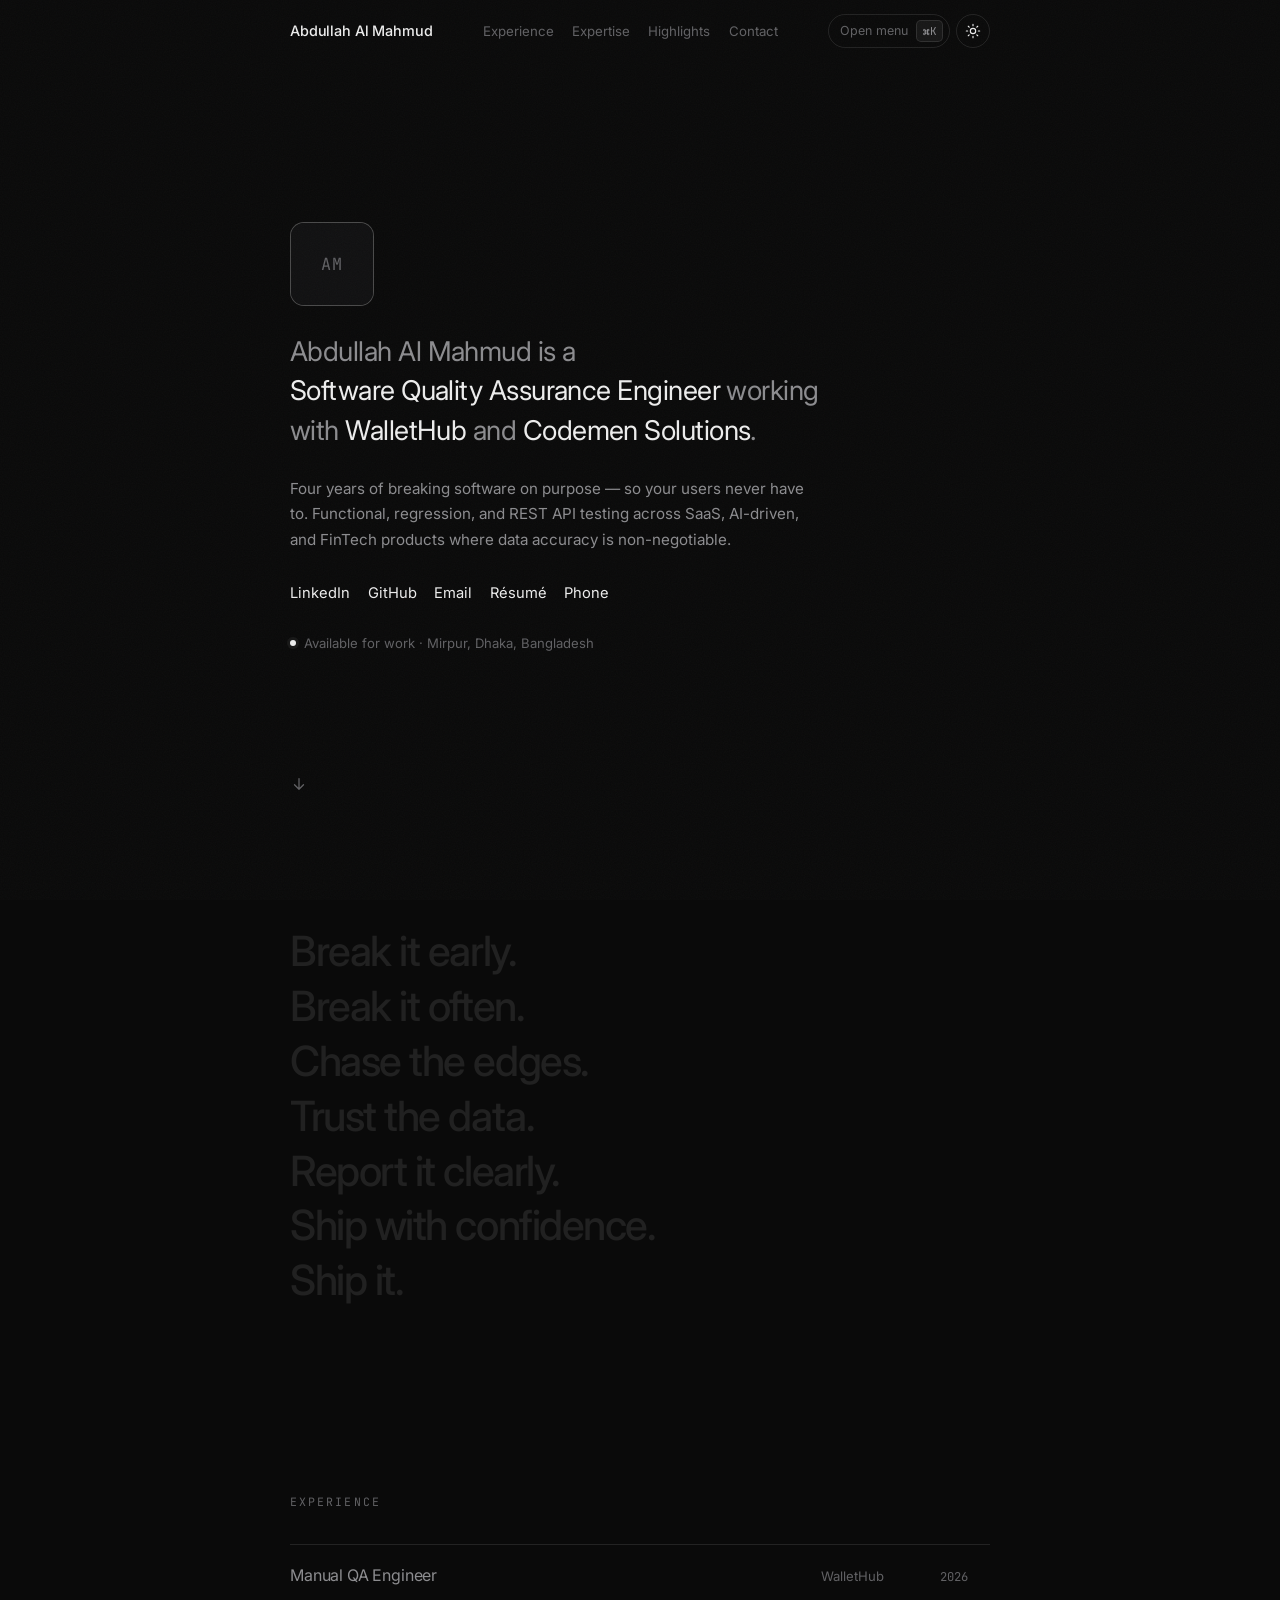
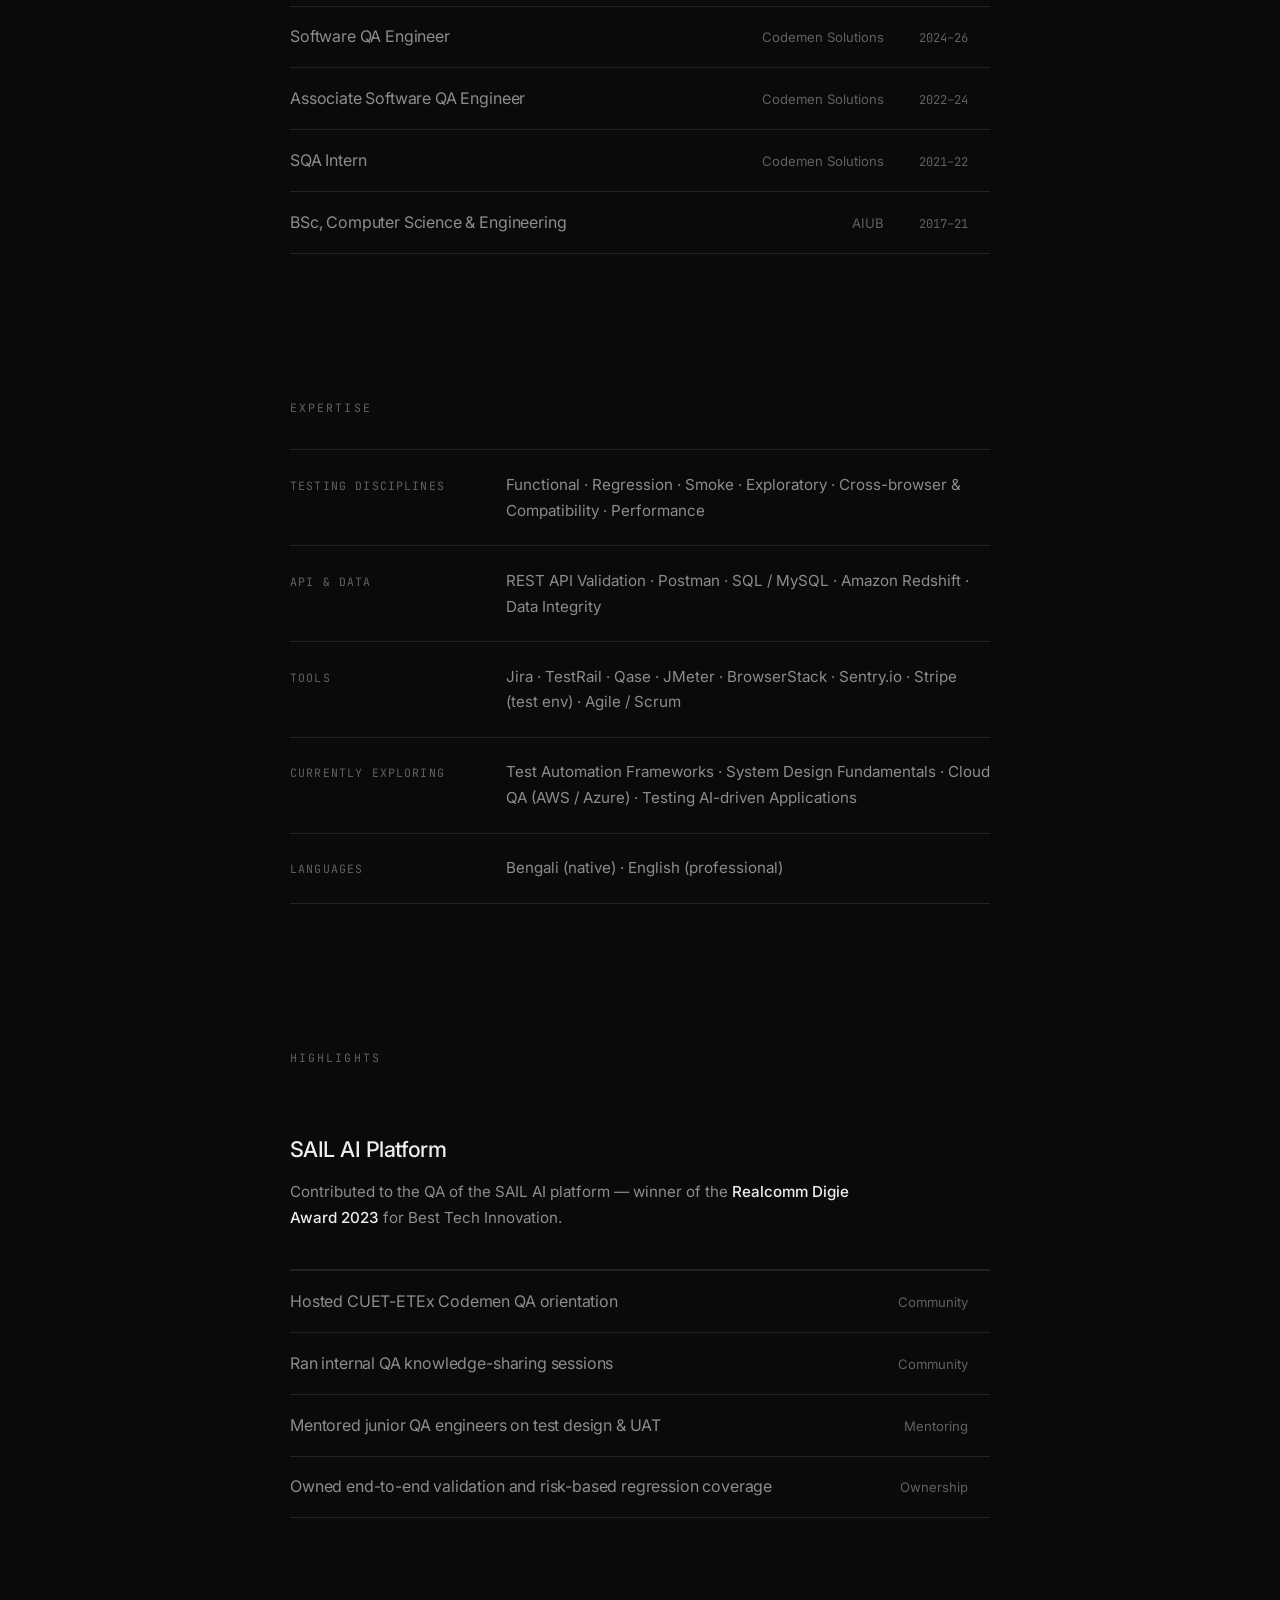
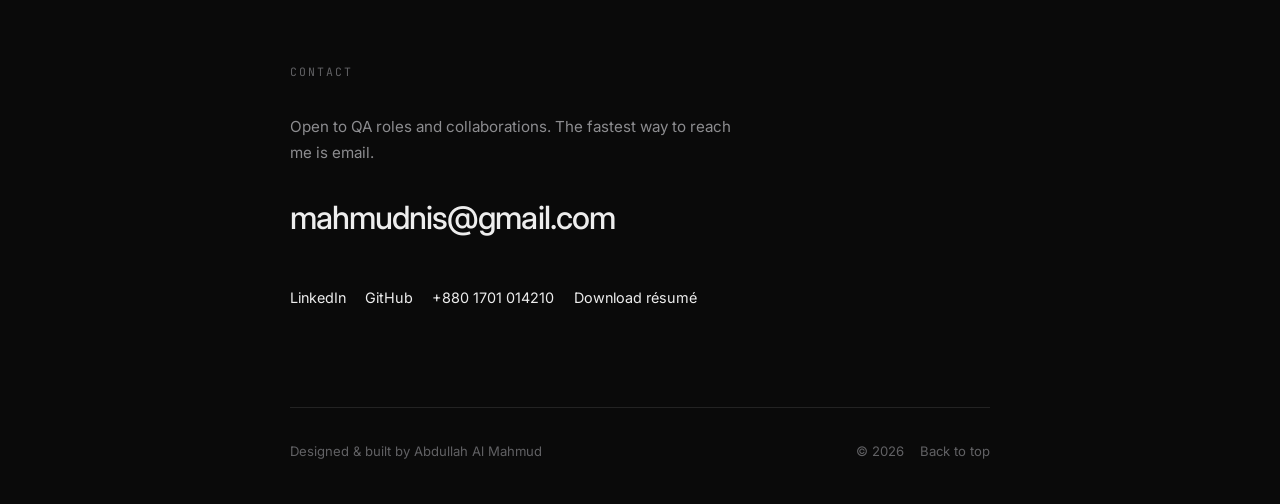
==== index.html @ 19533851 "Fix two bugs found by local testing - Photo onerror removed the img before reading parentNode, throw" ====
<!DOCTYPE html>
<html lang="en" data-theme="dark">
<head>
  <script>document.documentElement.classList.add("js");</script>
  <meta charset="UTF-8" />
  <meta name="viewport" content="width=device-width, initial-scale=1.0" />
  <meta name="description" content="Abdullah Al Mahmud is a Software Quality Assurance Engineer with 4+ years of experience across SaaS, AI, and FinTech platforms." />
  <title>Abdullah Al Mahmud — Software Quality Assurance Engineer</title>
  <link rel="canonical" href="https://mahmud9248.github.io/portfolio/" />
  <meta name="theme-color" content="#0a0a0a" />
  <meta name="author" content="Abdullah Al Mahmud" />

  <!-- Open Graph -->
  <meta property="og:type" content="website" />
  <meta property="og:site_name" content="Abdullah Al Mahmud" />
  <meta property="og:title" content="Abdullah Al Mahmud — Software Quality Assurance Engineer" />
  <meta property="og:description" content="4+ years ensuring product quality across SaaS, AI-driven, and FinTech platforms. Functional, regression, and REST API testing." />
  <meta property="og:url" content="https://mahmud9248.github.io/portfolio/" />
  <meta property="og:image" content="https://mahmud9248.github.io/portfolio/assets/og-image.png" />
  <meta property="og:image:type" content="image/png" />
  <meta property="og:image:width" content="1200" />
  <meta property="og:image:height" content="630" />
  <meta property="og:image:alt" content="Abdullah Al Mahmud — Software Quality Assurance Engineer" />
  <meta property="og:locale" content="en_US" />

  <!-- Twitter / X -->
  <meta name="twitter:card" content="summary_large_image" />
  <meta name="twitter:title" content="Abdullah Al Mahmud — Software Quality Assurance Engineer" />
  <meta name="twitter:description" content="4+ years ensuring product quality across SaaS, AI-driven, and FinTech platforms." />
  <meta name="twitter:image" content="https://mahmud9248.github.io/portfolio/assets/og-image.png" />
  <link rel="preconnect" href="https://fonts.googleapis.com" />
  <link rel="preconnect" href="https://fonts.gstatic.com" crossorigin />
  <link href="https://fonts.googleapis.com/css2?family=Inter:wght@400;500;600&family=JetBrains+Mono:wght@400;500&display=swap" rel="stylesheet" />
  <link rel="stylesheet" href="css/style.css" />
  <link rel="icon" href="data:image/svg+xml,<svg xmlns='http://www.w3.org/2000/svg' viewBox='0 0 100 100'><rect width='100' height='100' rx='22' fill='%230a0a0a'/><text x='50' y='70' font-size='54' font-family='sans-serif' font-weight='600' fill='%23ededed' text-anchor='middle'>A</text></svg>" />
</head>
<body>
  <div class="grain" aria-hidden="true"></div>
  <a class="skip-link" href="#main">Skip to content</a>

  <header class="topbar">
    <div class="topbar-inner">
      <a class="brand" href="#top">Abdullah Al Mahmud</a>

      <nav class="topnav" aria-label="Primary">
        <a href="#experience">Experience</a>
        <a href="#expertise">Expertise</a>
        <a href="#highlights">Highlights</a>
        <a href="#contact">Contact</a>
      </nav>

      <div class="topbar-actions">
        <button class="kbd-btn" id="cmdk-open" type="button" aria-label="Open command menu">
          <span class="kbd-hint">Open menu</span>
          <kbd>⌘K</kbd>
        </button>
        <button class="icon-btn" id="theme-toggle" type="button" aria-label="Toggle theme" title="Toggle theme">
          <svg class="icon-sun" viewBox="0 0 24 24" width="16" height="16" aria-hidden="true"><circle cx="12" cy="12" r="4"/><path d="M12 2v2M12 20v2M4.9 4.9l1.4 1.4M17.7 17.7l1.4 1.4M2 12h2M20 12h2M4.9 19.1l1.4-1.4M17.7 6.3l1.4-1.4"/></svg>
          <svg class="icon-moon" viewBox="0 0 24 24" width="16" height="16" aria-hidden="true"><path d="M21 12.8A9 9 0 1 1 11.2 3a7 7 0 0 0 9.8 9.8z"/></svg>
        </button>
      </div>
    </div>
  </header>

  <main id="main">
    <!-- ================= INTRO ================= -->
    <section class="intro" id="top">
      <div class="avatar" data-reveal>
        <img src="assets/portrait.jpg" alt="Portrait of Abdullah Al Mahmud"
             onerror="this.parentNode.classList.add('is-fallback'); this.remove();" />
        <span class="avatar-fallback" aria-hidden="true">AM</span>
      </div>

      <p class="intro-line" data-reveal-words>
        <span class="word">Abdullah</span> <span class="word">Al</span> <span class="word">Mahmud</span>
        <span class="word">is</span> <span class="word">a</span>
        <a class="hl" href="#experience">Software Quality Assurance Engineer</a>
        <span class="word">working</span> <span class="word">with</span>
        <a class="hl" href="#experience">WalletHub</a>
        <span class="word">and</span>
        <a class="hl" href="#experience">Codemen Solutions</a>.
      </p>

      <p class="intro-sub" data-reveal>
        Four years of breaking software on purpose — so your users never have to.
        Functional, regression, and REST API testing across SaaS, AI-driven, and
        FinTech products where data accuracy is non-negotiable.
      </p>

      <ul class="link-row" data-reveal>
        <li><a class="hl" href="https://www.linkedin.com/in/aamahmuds/" target="_blank" rel="noopener">LinkedIn</a></li>
        <li><a class="hl" href="https://github.com/Mahmud9248" target="_blank" rel="noopener">GitHub</a></li>
        <li><a class="hl" href="mailto:mahmudnis@gmail.com">Email</a></li>
        <li><a class="hl" href="assets/resume.pdf" download>Résumé</a></li>
        <li><a class="hl" href="tel:+8801701014210">Phone</a></li>
      </ul>

      <p class="availability" data-reveal>
        <span class="status-dot" aria-hidden="true"></span>
        Available for work · Mirpur, Dhaka, Bangladesh
      </p>

      <a class="scroll-cue" href="#manifesto" aria-label="Scroll down">
        <svg viewBox="0 0 24 24" width="18" height="18" aria-hidden="true"><path d="M12 5v14M6 13l6 6 6-6"/></svg>
      </a>
    </section>

    <!-- ================= EPIGRAPH ================= -->
    <section class="epigraph" id="manifesto" aria-label="Working principles">
      <p class="line" data-focus>Break it early.</p>
      <p class="line" data-focus>Break it often.</p>
      <p class="line" data-focus>Chase the edges.</p>
      <p class="line" data-focus>Trust the data.</p>
      <p class="line" data-focus>Report it clearly.</p>
      <p class="line" data-focus>Ship with confidence.</p>
      <p class="line" data-focus>Ship it.</p>
    </section>

    <!-- ================= EXPERIENCE ================= -->
    <section class="block" id="experience">
      <h2 class="eyebrow" data-reveal>Experience</h2>

      <ul class="rows" id="exp-rows">
        <li class="row-item" data-reveal>
          <button class="row" type="button" aria-expanded="false"
                  data-preview="WalletHub — Manual QA Engineer">
            <span class="row-label">Manual QA Engineer</span>
            <span class="row-meta">
              <span class="row-org">WalletHub</span>
              <span class="row-year">2026</span>
            </span>
          </button>
          <div class="row-detail" hidden>
            <p class="row-note">A product of Evolution Finance, Inc. · Jan 2026 – Sep 2026</p>
            <ul class="bullet-list">
              <li>Executed functional, regression, smoke, and exploratory testing across cross-platform web and mobile apps.</li>
              <li>Validated complex financial workflows, calculations, and data-driven features for accuracy and reliability.</li>
              <li>Performed REST API validation with Postman — authentication, response behaviour, and data integrity.</li>
              <li>Tested subscription and billing flows integrated with Stripe: upgrades, cancellations, and billing scenarios.</li>
              <li>Validated releases in Blue-Green deployments through smoke and regression testing before rollout.</li>
              <li>Investigated application errors and backend exceptions using monitoring tools to support debugging.</li>
              <li>Identified, documented, and managed defects in Jira alongside cross-functional teams.</li>
            </ul>
          </div>
        </li>

        <li class="row-item" data-reveal>
          <button class="row" type="button" aria-expanded="false"
                  data-preview="Codemen Solutions — Software QA Engineer">
            <span class="row-label">Software QA Engineer</span>
            <span class="row-meta">
              <span class="row-org">Codemen Solutions</span>
              <span class="row-year">2024–26</span>
            </span>
          </button>
          <div class="row-detail" hidden>
            <p class="row-note">Affiliated with Premise HQ SaaS Inc. · Apr 2024 – Jan 2026</p>
            <ul class="bullet-list">
              <li>Designed and executed test plans and test cases for SaaS &amp; AI-powered applications.</li>
              <li>Led API testing and debugging with Postman — authentication, authorization, and data integrity.</li>
              <li>Conducted performance testing with JMeter to evaluate scalability and response behaviour.</li>
              <li>Collaborated with developers and product managers to triage, prioritise, and resolve defects.</li>
              <li>Delivered client-facing demos and contributed QA insights for product improvements.</li>
            </ul>
          </div>
        </li>

        <li class="row-item" data-reveal>
          <button class="row" type="button" aria-expanded="false"
                  data-preview="Codemen Solutions — Associate QA">
            <span class="row-label">Associate Software QA Engineer</span>
            <span class="row-meta">
              <span class="row-org">Codemen Solutions</span>
              <span class="row-year">2022–24</span>
            </span>
          </button>
          <div class="row-detail" hidden>
            <p class="row-note">Dhaka, Bangladesh · Apr 2022 – Mar 2024</p>
            <ul class="bullet-list">
              <li>Built and maintained regression suites for SaaS &amp; AI-powered products.</li>
              <li>Mentored junior QA engineers on test design, edge-case thinking, and UAT practices.</li>
            </ul>
          </div>
        </li>

        <li class="row-item" data-reveal>
          <button class="row" type="button" aria-expanded="false"
                  data-preview="Codemen Solutions — SQA Intern">
            <span class="row-label">SQA Intern</span>
            <span class="row-meta">
              <span class="row-org">Codemen Solutions</span>
              <span class="row-year">2021–22</span>
            </span>
          </button>
          <div class="row-detail" hidden>
            <p class="row-note">Dhaka, Bangladesh · Dec 2021 – Mar 2022</p>
            <ul class="bullet-list">
              <li>Learned and applied manual testing fundamentals across live product teams.</li>
            </ul>
          </div>
        </li>

        <li class="row-item" data-reveal>
          <button class="row" type="button" aria-expanded="false"
                  data-preview="AIUB — BSc Computer Science">
            <span class="row-label">BSc, Computer Science &amp; Engineering</span>
            <span class="row-meta">
              <span class="row-org">AIUB</span>
              <span class="row-year">2017–21</span>
            </span>
          </button>
          <div class="row-detail" hidden>
            <p class="row-note">American International University-Bangladesh · CGPA 3.16 / 4.00</p>
          </div>
        </li>
      </ul>
    </section>

    <!-- ================= EXPERTISE ================= -->
    <section class="block" id="expertise">
      <h2 class="eyebrow" data-reveal>Expertise</h2>

      <dl class="spec-list">
        <div class="spec" data-reveal>
          <dt>Testing Disciplines</dt>
          <dd>Functional · Regression · Smoke · Exploratory · Cross-browser &amp; Compatibility · Performance</dd>
        </div>
        <div class="spec" data-reveal>
          <dt>API &amp; Data</dt>
          <dd>REST API Validation · Postman · SQL / MySQL · Amazon Redshift · Data Integrity</dd>
        </div>
        <div class="spec" data-reveal>
          <dt>Tools</dt>
          <dd>Jira · TestRail · Qase · JMeter · BrowserStack · Sentry.io · Stripe (test env) · Agile / Scrum</dd>
        </div>
        <div class="spec" data-reveal>
          <dt>Currently Exploring</dt>
          <dd>Test Automation Frameworks · System Design Fundamentals · Cloud QA (AWS / Azure) · Testing AI-driven Applications</dd>
        </div>
        <div class="spec" data-reveal>
          <dt>Languages</dt>
          <dd>Bengali (native) · English (professional)</dd>
        </div>
      </dl>
    </section>

    <!-- ================= HIGHLIGHTS ================= -->
    <section class="block" id="highlights">
      <h2 class="eyebrow" data-reveal>Highlights</h2>

      <div class="highlight" data-reveal>
        <h3>SAIL AI Platform</h3>
        <p>
          Contributed to the QA of the SAIL AI platform — winner of the
          <strong>Realcomm Digie Award 2023</strong> for Best Tech Innovation.
        </p>
      </div>

      <ul class="rows rows-plain">
        <li class="row-item" data-reveal>
          <div class="row row-static" data-preview="CUET-ETEx × Codemen QA orientation">
            <span class="row-label">Hosted CUET-ETEx Codemen QA orientation</span>
            <span class="row-meta"><span class="row-org">Community</span></span>
          </div>
        </li>
        <li class="row-item" data-reveal>
          <div class="row row-static" data-preview="QA knowledge-sharing sessions">
            <span class="row-label">Ran internal QA knowledge-sharing sessions</span>
            <span class="row-meta"><span class="row-org">Community</span></span>
          </div>
        </li>
        <li class="row-item" data-reveal>
          <div class="row row-static" data-preview="Mentoring junior QA engineers">
            <span class="row-label">Mentored junior QA engineers on test design &amp; UAT</span>
            <span class="row-meta"><span class="row-org">Mentoring</span></span>
          </div>
        </li>
        <li class="row-item" data-reveal>
          <div class="row row-static" data-preview="Release stability &amp; risk-based coverage">
            <span class="row-label">Owned end-to-end validation and risk-based regression coverage</span>
            <span class="row-meta"><span class="row-org">Ownership</span></span>
          </div>
        </li>
      </ul>
    </section>

    <!-- ================= CONTACT ================= -->
    <section class="block block-contact" id="contact">
      <h2 class="eyebrow" data-reveal>Contact</h2>

      <p class="contact-lede" data-reveal>
        Open to QA roles and collaborations. The fastest way to reach me is email.
      </p>

      <a class="contact-mail hl" href="mailto:mahmudnis@gmail.com" data-reveal>mahmudnis@gmail.com</a>

      <ul class="link-row link-row-contact" data-reveal>
        <li><a class="hl" href="https://www.linkedin.com/in/aamahmuds/" target="_blank" rel="noopener">LinkedIn</a></li>
        <li><a class="hl" href="https://github.com/Mahmud9248" target="_blank" rel="noopener">GitHub</a></li>
        <li><a class="hl" href="tel:+8801701014210">+880 1701 014210</a></li>
        <li><a class="hl" href="assets/resume.pdf" download>Download résumé</a></li>
      </ul>
    </section>
  </main>

  <footer class="footer">
    <p>Designed &amp; built by Abdullah Al Mahmud</p>
    <p class="footer-right">
      <span>© <span id="year"></span></span>
      <a class="hl" href="#top">Back to top</a>
    </p>
  </footer>

  <!-- Cursor-following preview -->
  <div class="cursor-preview" id="cursor-preview" aria-hidden="true"><span></span></div>

  <!-- Command menu -->
  <div class="cmdk" id="cmdk" hidden>
    <div class="cmdk-backdrop" data-cmdk-close></div>
    <div class="cmdk-panel" role="dialog" aria-modal="true" aria-label="Command menu">
      <div class="cmdk-input-wrap">
        <svg viewBox="0 0 24 24" width="16" height="16" aria-hidden="true"><circle cx="11" cy="11" r="7"/><path d="m20 20-3.5-3.5"/></svg>
        <input id="cmdk-input" type="text" placeholder="Type a command or search…" autocomplete="off" spellcheck="false" />
        <kbd>Esc</kbd>
      </div>
      <ul class="cmdk-list" id="cmdk-list" role="listbox" aria-label="Commands"></ul>
      <div class="cmdk-footer">
        <span><kbd>↑</kbd><kbd>↓</kbd> navigate</span>
        <span><kbd>↵</kbd> select</span>
      </div>
    </div>
  </div>

  <script src="js/main.js"></script>
</body>
</html>
---- css/style.css ----
/* =========================================================
   Abdullah Al Mahmud — Portfolio
   Interaction language inspired by rauno.me:
   small restrained type, hairline rules, highlight-fill links,
   cursor-following previews, smooth theme motion.
   Greyscale, dark-first.
   ========================================================= */

/* ---------- Tokens ---------- */
:root {
  --ease: cubic-bezier(0.22, 1, 0.36, 1);
  --ease-out: cubic-bezier(0.16, 1, 0.3, 1);
  --maxw: 700px;
  --radius: 9px;

  --font: "Inter", system-ui, -apple-system, "Segoe UI", Roboto, sans-serif;
  --mono: "JetBrains Mono", ui-monospace, SFMono-Regular, Consolas, monospace;
}

html[data-theme="dark"] {
  --bg: #0a0a0a;
  --elev: #111112;
  --text: #ededed;
  --muted: #8c8c8f;
  --dim: #616164;
  --line: rgba(255, 255, 255, 0.10);
  --line-strong: rgba(255, 255, 255, 0.22);
  --hover: rgba(255, 255, 255, 0.055);
  --on-fill: #0a0a0a;
  color-scheme: dark;
}

html[data-theme="light"] {
  --bg: #fafafa;
  --elev: #ffffff;
  --text: #111112;
  --muted: #5f5f63;
  --dim: #96969a;
  --line: rgba(0, 0, 0, 0.10);
  --line-strong: rgba(0, 0, 0, 0.24);
  --hover: rgba(0, 0, 0, 0.04);
  --on-fill: #ffffff;
  color-scheme: light;
}

/* ---------- Reset ---------- */
*, *::before, *::after { box-sizing: border-box; }
* { margin: 0; }

html { scroll-behavior: smooth; -webkit-text-size-adjust: 100%; }

body {
  font-family: var(--font);
  font-size: 1rem;
  line-height: 1.7;
  background: var(--bg);
  color: var(--text);
  -webkit-font-smoothing: antialiased;
  overflow-x: hidden;
  transition: background-color 0.45s var(--ease), color 0.45s var(--ease);
}

img, svg { display: block; max-width: 100%; }
a { color: inherit; text-decoration: none; }
button { font: inherit; color: inherit; background: none; border: 0; }
ul, ol, dl, dd { list-style: none; padding: 0; }

svg { fill: none; stroke: currentColor; stroke-width: 1.7; stroke-linecap: round; stroke-linejoin: round; }

::selection { background: var(--text); color: var(--bg); }
:focus-visible { outline: 2px solid var(--text); outline-offset: 3px; border-radius: 5px; }

/* ---------- Grain ---------- */
.grain {
  position: fixed; inset: 0; z-index: 10000; pointer-events: none;
  opacity: 0.032;
  background-image: url("data:image/svg+xml,%3Csvg xmlns='http://www.w3.org/2000/svg' width='140' height='140'%3E%3Cfilter id='n'%3E%3CfeTurbulence type='fractalNoise' baseFrequency='0.85' numOctaves='3' stitchTiles='stitch'/%3E%3C/filter%3E%3Crect width='140' height='140' filter='url(%23n)'/%3E%3C/svg%3E");
}
html[data-theme="light"] .grain { opacity: 0.05; }

.skip-link {
  position: absolute; left: 1rem; top: -100px; z-index: 10001;
  background: var(--text); color: var(--bg);
  padding: 0.5rem 0.9rem; border-radius: 0 var(--radius) var(--radius) 0;
  transition: top 0.2s var(--ease);
}
.skip-link:focus { top: 0; }

/* ---------- Highlight-fill link ---------- */
.hl {
  position: relative;
  display: inline-block;
  padding: 0.1em 0.3em;
  margin: -0.1em -0.3em;
  border-radius: 6px;
  isolation: isolate;
  cursor: pointer;
  transition: color 0.3s var(--ease);
}
.hl::before {
  content: "";
  position: absolute; inset: 0;
  border-radius: inherit;
  background: var(--text);
  transform: scaleX(0);
  transform-origin: left center;
  transition: transform 0.4s var(--ease);
  z-index: -1;
}
.hl:hover, .hl:focus-visible { color: var(--on-fill); }
.hl:hover::before, .hl:focus-visible::before { transform: scaleX(1); }

/* ---------- Top bar ---------- */
.topbar {
  position: fixed; inset: 0 0 auto 0; z-index: 100;
  transition: background-color 0.3s ease, border-color 0.3s ease;
  border-bottom: 1px solid transparent;
}
.topbar.scrolled {
  background: color-mix(in srgb, var(--bg) 78%, transparent);
  backdrop-filter: blur(14px);
  border-bottom-color: var(--line);
}
.topbar-inner {
  width: min(100% - 3rem, var(--maxw)); margin-inline: auto;
  min-height: 62px; display: flex; align-items: center; justify-content: space-between; gap: 1rem;
}
.brand { font-size: 0.9rem; font-weight: 500; letter-spacing: -0.01em; }

.topnav { display: flex; gap: 1.15rem; }
.topnav a {
  font-size: 0.83rem; color: var(--dim);
  transition: color 0.25s ease;
}
.topnav a:hover { color: var(--text); }

.topbar-actions { display: flex; align-items: center; gap: 0.4rem; }

.kbd-btn {
  display: inline-flex; align-items: center; gap: 0.5rem;
  padding: 0.3rem 0.35rem 0.3rem 0.7rem;
  border: 1px solid var(--line); border-radius: 999px;
  font-size: 0.78rem; color: var(--dim); cursor: pointer;
  transition: border-color 0.25s ease, color 0.25s ease, background-color 0.25s ease;
}
.kbd-btn:hover { border-color: var(--line-strong); color: var(--text); background: var(--hover); }
.kbd-btn kbd, .cmdk kbd {
  font-family: var(--mono); font-size: 0.68rem; color: var(--muted);
  background: var(--hover); border: 1px solid var(--line);
  border-radius: 5px; padding: 0.1rem 0.34rem; line-height: 1.5;
}

.icon-btn {
  display: grid; place-items: center;
  width: 34px; height: 34px; border-radius: 999px;
  border: 1px solid var(--line); cursor: pointer;
  transition: border-color 0.25s ease, background-color 0.25s ease, transform 0.2s var(--ease);
}
.icon-btn:hover { border-color: var(--line-strong); background: var(--hover); }
.icon-btn:active { transform: scale(0.93); }
/* Show the theme you'd switch TO */
html[data-theme="dark"] .icon-sun { display: block; }
html[data-theme="dark"] .icon-moon { display: none; }
html[data-theme="light"] .icon-sun { display: none; }
html[data-theme="light"] .icon-moon { display: block; }

/* ---------- Layout ---------- */
main, .footer { width: min(100% - 3rem, var(--maxw)); margin-inline: auto; }

.intro {
  min-height: 92svh;
  display: flex; flex-direction: column; justify-content: center;
  gap: 1.6rem; position: relative;
  padding: 9rem 0 6rem;
}

.block { padding: 4.5rem 0; }
.block:first-of-type { padding-top: 5.5rem; }

.eyebrow {
  font-family: var(--mono);
  font-size: 0.72rem; font-weight: 400;
  letter-spacing: 0.18em; text-transform: uppercase;
  color: var(--dim); margin-bottom: 2rem;
}

/* ---------- Intro ---------- */
.avatar {
  position: relative;
  width: 84px; height: 84px;
  border-radius: 14px; overflow: hidden;
  border: 1px solid var(--line-strong);
  background: var(--hover);
  flex: none;
}
.avatar img {
  width: 100%; height: 100%; object-fit: cover;
  filter: grayscale(1) contrast(1.05);
  transition: filter 0.5s var(--ease), transform 0.6s var(--ease);
}
.avatar:hover img { filter: grayscale(0.55) contrast(1.06); transform: scale(1.06); }
.avatar-fallback {
  position: absolute; inset: 0; display: none; place-items: center;
  font-family: var(--mono); font-size: 1.05rem; letter-spacing: 0.05em;
  color: var(--dim); background: var(--elev);
}
.avatar.is-fallback .avatar-fallback { display: grid; }

.intro-line {
  font-size: clamp(1.25rem, 3.4vw, 1.7rem);
  font-weight: 400;
  line-height: 1.45;
  letter-spacing: -0.02em;
  color: var(--muted);
  max-width: 34ch;
}
.intro-line .hl { color: var(--text); }

.intro-line .word, .intro-line .hl {
  display: inline-block;
}
html.js .intro-line .word, html.js .intro-line .hl {
  opacity: 0; transform: translateY(10px);
  transition: opacity 0.72s var(--ease-out), transform 0.72s var(--ease-out),
              color 0.3s var(--ease);
}
html.js .intro-line.in .word, html.js .intro-line.in .hl { opacity: 1; transform: none; }
.intro-line .hl:hover, .intro-line .hl:focus-visible { color: var(--on-fill); }

.intro-sub {
  max-width: 52ch; color: var(--muted); font-size: 0.95rem;
}

.link-row { display: flex; flex-wrap: wrap; gap: 0.35rem 1.1rem; align-items: center; }
.link-row a { font-size: 0.92rem; }

.availability {
  display: inline-flex; align-items: center; gap: 0.5rem;
  font-size: 0.82rem; color: var(--dim);
}
.status-dot {
  width: 6px; height: 6px; border-radius: 50%; background: var(--text);
  box-shadow: 0 0 0 3px var(--hover);
  animation: pulse 2.4s ease-in-out infinite;
}
@keyframes pulse { 0%,100%{opacity:1} 50%{opacity:0.28} }

.scroll-cue {
  position: absolute; left: 0; bottom: 2.2rem;
  color: var(--dim); display: inline-flex;
  animation: bob 2.4s var(--ease) infinite;
  transition: color 0.25s ease;
}
.scroll-cue:hover { color: var(--text); }
@keyframes bob { 0%,100%{transform:translateY(0)} 50%{transform:translateY(5px)} }

/* ---------- Epigraph ---------- */
.epigraph { padding: 6rem 0 7rem; }
.epigraph .line {
  font-size: clamp(1.6rem, 5vw, 2.6rem);
  font-weight: 500;
  letter-spacing: -0.035em;
  line-height: 1.32;
  opacity: var(--focus, 0.12);
  transition: opacity 0.45s var(--ease-out);
  will-change: opacity;
}

/* ---------- Rows (experience list) ---------- */
.rows { border-top: 1px solid var(--line); }
.row-item { border-bottom: 1px solid var(--line); }

.row {
  display: flex; align-items: baseline; justify-content: space-between;
  gap: 1.5rem; width: 100%; text-align: left;
  padding: 1.05rem 0.7rem; margin: 0 -0.7rem;
  border-radius: var(--radius);
  cursor: pointer;
  transition: background-color 0.3s var(--ease), padding-left 0.35s var(--ease);
}
.row:hover, .row-static:hover { background: var(--hover); }

.row-label {
  font-size: 1rem; letter-spacing: -0.01em;
  color: var(--muted);
  transition: color 0.3s ease, transform 0.4s var(--ease);
}
.row:hover .row-label { color: var(--text); transform: translateX(4px); }

.row-meta { display: flex; align-items: baseline; gap: 1rem; flex-shrink: 0; }
.row-org { font-size: 0.82rem; color: var(--dim); }
.row-year {
  font-family: var(--mono); font-size: 0.76rem; color: var(--dim);
  min-width: 4.2rem; text-align: right;
}

.row-static { padding: 1.05rem 0.7rem; margin: 0 -0.7rem; border-radius: var(--radius); transition: background-color 0.3s var(--ease); }
.row-static .row-label { color: var(--muted); }
.row-static:hover .row-label { color: var(--text); transform: translateX(4px); }

.row-detail {
  overflow: hidden;
  animation: expand 0.4s var(--ease-out) both;
}
@keyframes expand { from { opacity: 0; transform: translateY(-6px); } to { opacity: 1; transform: none; } }

.row-note {
  font-family: var(--mono); font-size: 0.74rem; letter-spacing: 0.04em;
  color: var(--dim); padding: 0 0.7rem 0.9rem;
}

.bullet-list { padding: 0 0.7rem 1.6rem; display: grid; gap: 0.45rem; }
.bullet-list li {
  position: relative; padding-left: 1.15rem;
  font-size: 0.9rem; color: var(--muted); max-width: 62ch;
}
.bullet-list li::before {
  content: ""; position: absolute; left: 0; top: 0.72em;
  width: 4px; height: 4px; border-radius: 50%; background: var(--dim);
}

/* ---------- Spec list (expertise) ---------- */
.spec-list { display: grid; gap: 0; border-top: 1px solid var(--line); }
.spec {
  display: grid; grid-template-columns: 12rem 1fr; gap: 1.5rem;
  padding: 1.35rem 0; border-bottom: 1px solid var(--line);
}
.spec dt {
  font-family: var(--mono); font-size: 0.72rem; letter-spacing: 0.1em;
  text-transform: uppercase; color: var(--dim); padding-top: 0.25rem;
}
.spec dd { font-size: 0.95rem; color: var(--muted); }

/* ---------- Highlights ---------- */
.highlight {
  padding: 2rem 0 2.4rem;
  border-bottom: 1px solid var(--line);
}
.highlight h3 {
  font-size: 1.35rem; font-weight: 500; letter-spacing: -0.025em;
  margin-bottom: 0.7rem;
}
.highlight p { color: var(--muted); max-width: 56ch; font-size: 0.95rem; }
.highlight strong { color: var(--text); font-weight: 500; }

/* ---------- Contact ---------- */
.block-contact { padding-bottom: 6rem; }
.contact-lede { color: var(--muted); max-width: 46ch; margin-bottom: 1.6rem; font-size: 0.95rem; }
.contact-mail {
  display: inline-block;
  font-size: clamp(1.3rem, 4vw, 2rem);
  font-weight: 500; letter-spacing: -0.03em;
  margin-bottom: 2.2rem;
}
.link-row-contact { gap: 0.35rem 1.2rem; }
.link-row-contact a { font-size: 0.9rem; }

/* ---------- Footer ---------- */
.footer {
  display: flex; flex-wrap: wrap; gap: 0.7rem;
  align-items: center; justify-content: space-between;
  padding: 2rem 0 2.6rem;
  border-top: 1px solid var(--line);
  font-size: 0.82rem; color: var(--dim);
}
.footer-right { display: inline-flex; align-items: center; gap: 1rem; }

/* ---------- Cursor preview ---------- */
.cursor-preview {
  position: fixed; top: 0; left: 0; z-index: 200;
  padding: 0.45rem 0.75rem;
  background: var(--elev);
  border: 1px solid var(--line-strong);
  border-radius: 8px;
  font-family: var(--mono); font-size: 0.72rem; color: var(--text);
  white-space: nowrap; pointer-events: none;
  opacity: 0; scale: 0.94;
  box-shadow: 0 18px 40px -18px rgba(0, 0, 0, 0.7);
  transition: opacity 0.22s var(--ease), scale 0.22s var(--ease);
  will-change: transform;
}
.cursor-preview.on { opacity: 1; scale: 1; }

/* ---------- Command menu ---------- */
.cmdk { position: fixed; inset: 0; z-index: 500; display: grid; place-items: start center; }
.cmdk[hidden] { display: none; }
.cmdk-backdrop {
  position: absolute; inset: 0;
  background: color-mix(in srgb, var(--bg) 62%, transparent);
  backdrop-filter: blur(6px);
  animation: fade 0.24s var(--ease) both;
}
@keyframes fade { from { opacity: 0 } to { opacity: 1 } }

.cmdk-panel {
  position: relative;
  width: min(100% - 2rem, 520px);
  margin-top: min(18vh, 150px);
  background: var(--elev);
  border: 1px solid var(--line-strong);
  border-radius: 14px;
  box-shadow: 0 40px 90px -30px rgba(0, 0, 0, 0.8);
  overflow: hidden;
  animation: pop 0.28s var(--ease-out) both;
}
@keyframes pop { from { opacity: 0; transform: translateY(-8px) scale(0.985) } to { opacity: 1; transform: none } }

.cmdk-input-wrap {
  display: flex; align-items: center; gap: 0.65rem;
  padding: 0.95rem 1rem;
  border-bottom: 1px solid var(--line);
  color: var(--dim);
}
.cmdk-input-wrap input {
  flex: 1; border: 0; background: none; outline: none;
  font-family: var(--font); font-size: 0.95rem; color: var(--text);
}
.cmdk-input-wrap input::placeholder { color: var(--dim); }

.cmdk-list { max-height: min(52vh, 360px); overflow-y: auto; padding: 0.4rem; }
.cmdk-item {
  display: flex; align-items: center; justify-content: space-between; gap: 1rem;
  width: 100%; text-align: left; padding: 0.7rem 0.8rem;
  border-radius: 8px; cursor: pointer; font-size: 0.92rem; color: var(--muted);
}
.cmdk-item[aria-selected="true"] { background: var(--hover); color: var(--text); }
.cmdk-item .cmdk-group {
  font-family: var(--mono); font-size: 0.68rem; color: var(--dim);
  text-transform: uppercase; letter-spacing: 0.1em;
}
.cmdk-empty { padding: 1.4rem 0.8rem; color: var(--dim); font-size: 0.9rem; text-align: center; }

.cmdk-footer {
  display: flex; gap: 1.2rem; align-items: center;
  padding: 0.6rem 1rem; border-top: 1px solid var(--line);
  font-size: 0.72rem; color: var(--dim);
}
.cmdk-footer kbd { margin-right: 0.15rem; }

/* ---------- Reveal on scroll ---------- */
/* Gated behind html.js so content is never hidden when JS is unavailable */
html.js [data-reveal] {
  opacity: 0; transform: translateY(14px);
  transition: opacity 0.7s var(--ease-out), transform 0.7s var(--ease-out);
}
html.js [data-reveal].in { opacity: 1; transform: none; }

@media (prefers-reduced-motion: reduce) {
  html { scroll-behavior: auto; }
  [data-reveal], .intro-line .word, .intro-line .hl {
    opacity: 1 !important; transform: none !important; transition: none !important;
  }
  .epigraph .line { opacity: 1; transition: none; }
  .status-dot, .scroll-cue { animation: none; }
  .row:hover .row-label, .row-static:hover .row-label { transform: none; }
}

/* ---------- Responsive ---------- */
@media (max-width: 720px) {
  .topnav { display: none; }
  .kbd-hint { display: none; }
  .kbd-btn { padding: 0.3rem; border: 0; }
  .intro { min-height: 86svh; }
  .spec { grid-template-columns: 1fr; gap: 0.4rem; }
  .spec dt { padding-top: 0; }
}

@media (max-width: 520px) {
  main, .footer, .topbar-inner { width: min(100% - 2rem, var(--maxw)); }
  .row { flex-direction: column; align-items: flex-start; gap: 0.3rem; }
  .row-meta { gap: 0.7rem; }
  .row-year { min-width: 0; text-align: left; }
  .cursor-preview { display: none; }
  .footer { flex-direction: column; align-items: flex-start; }
}
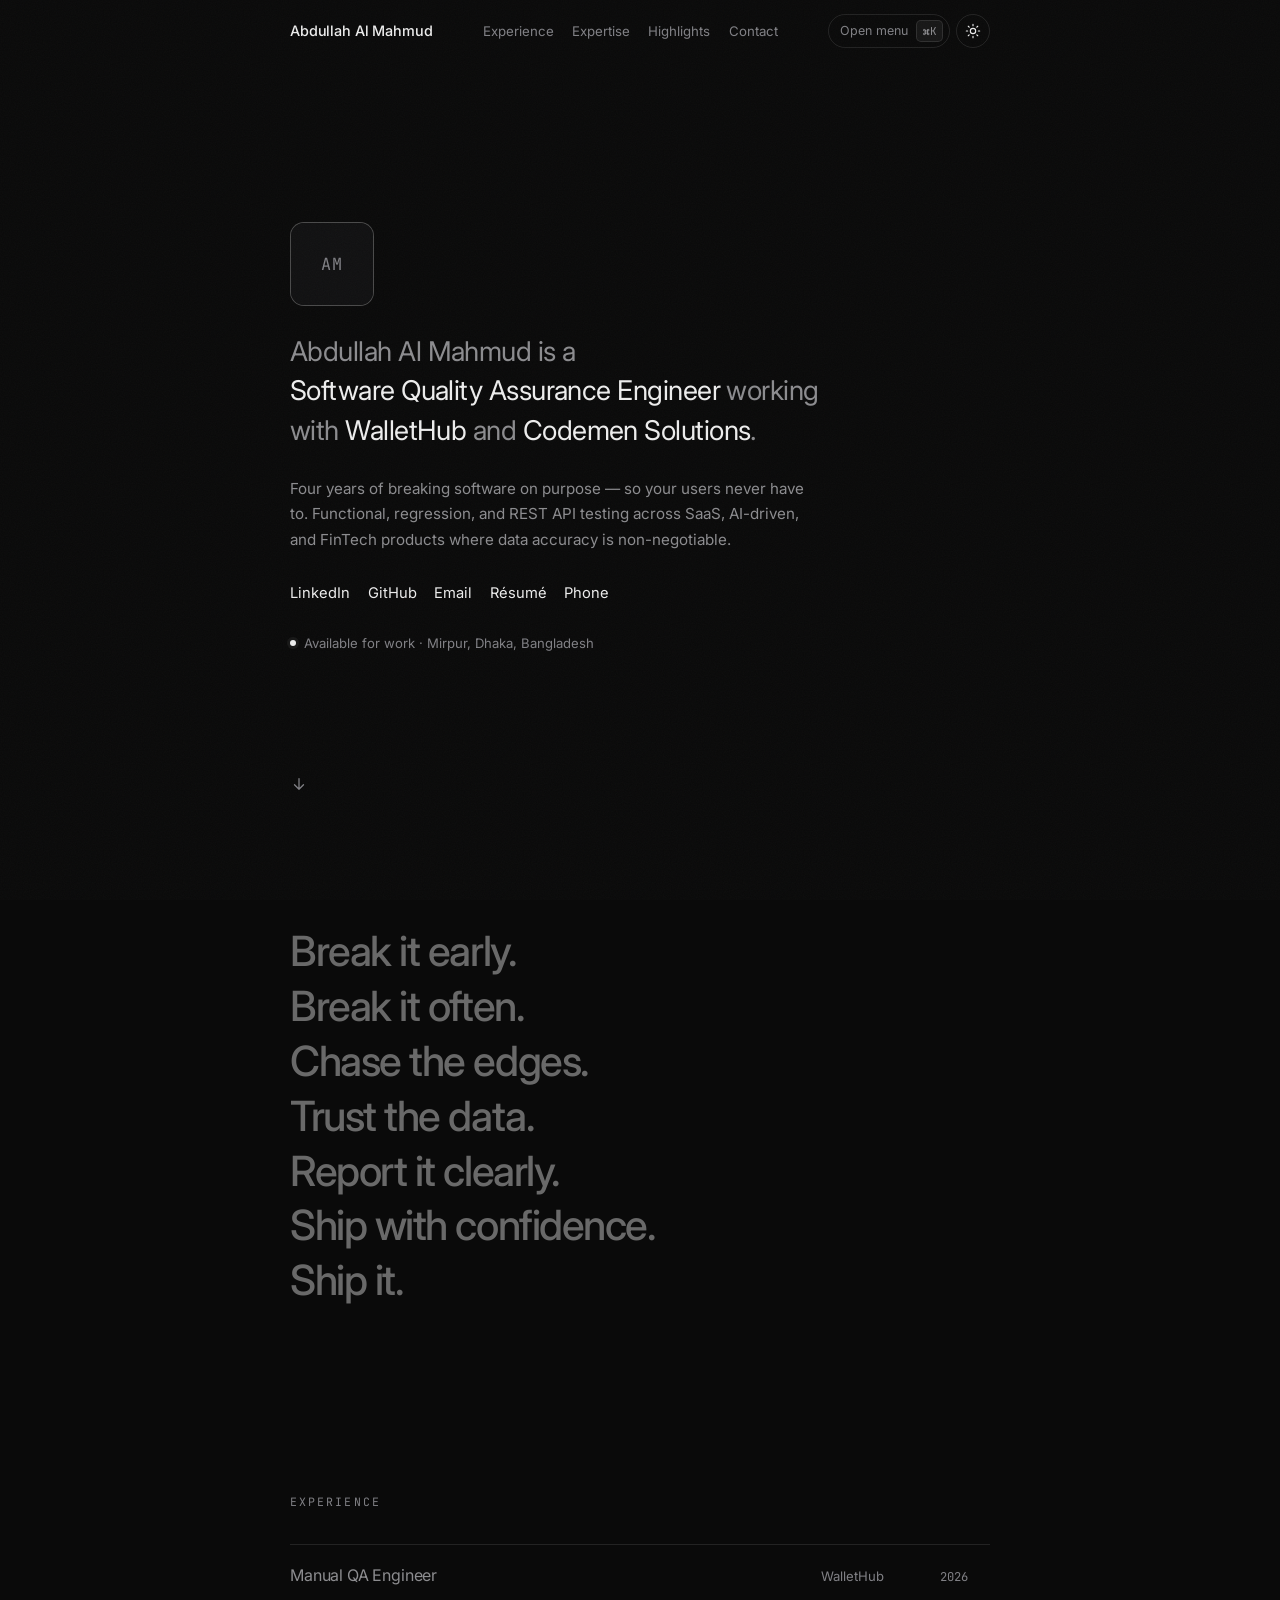
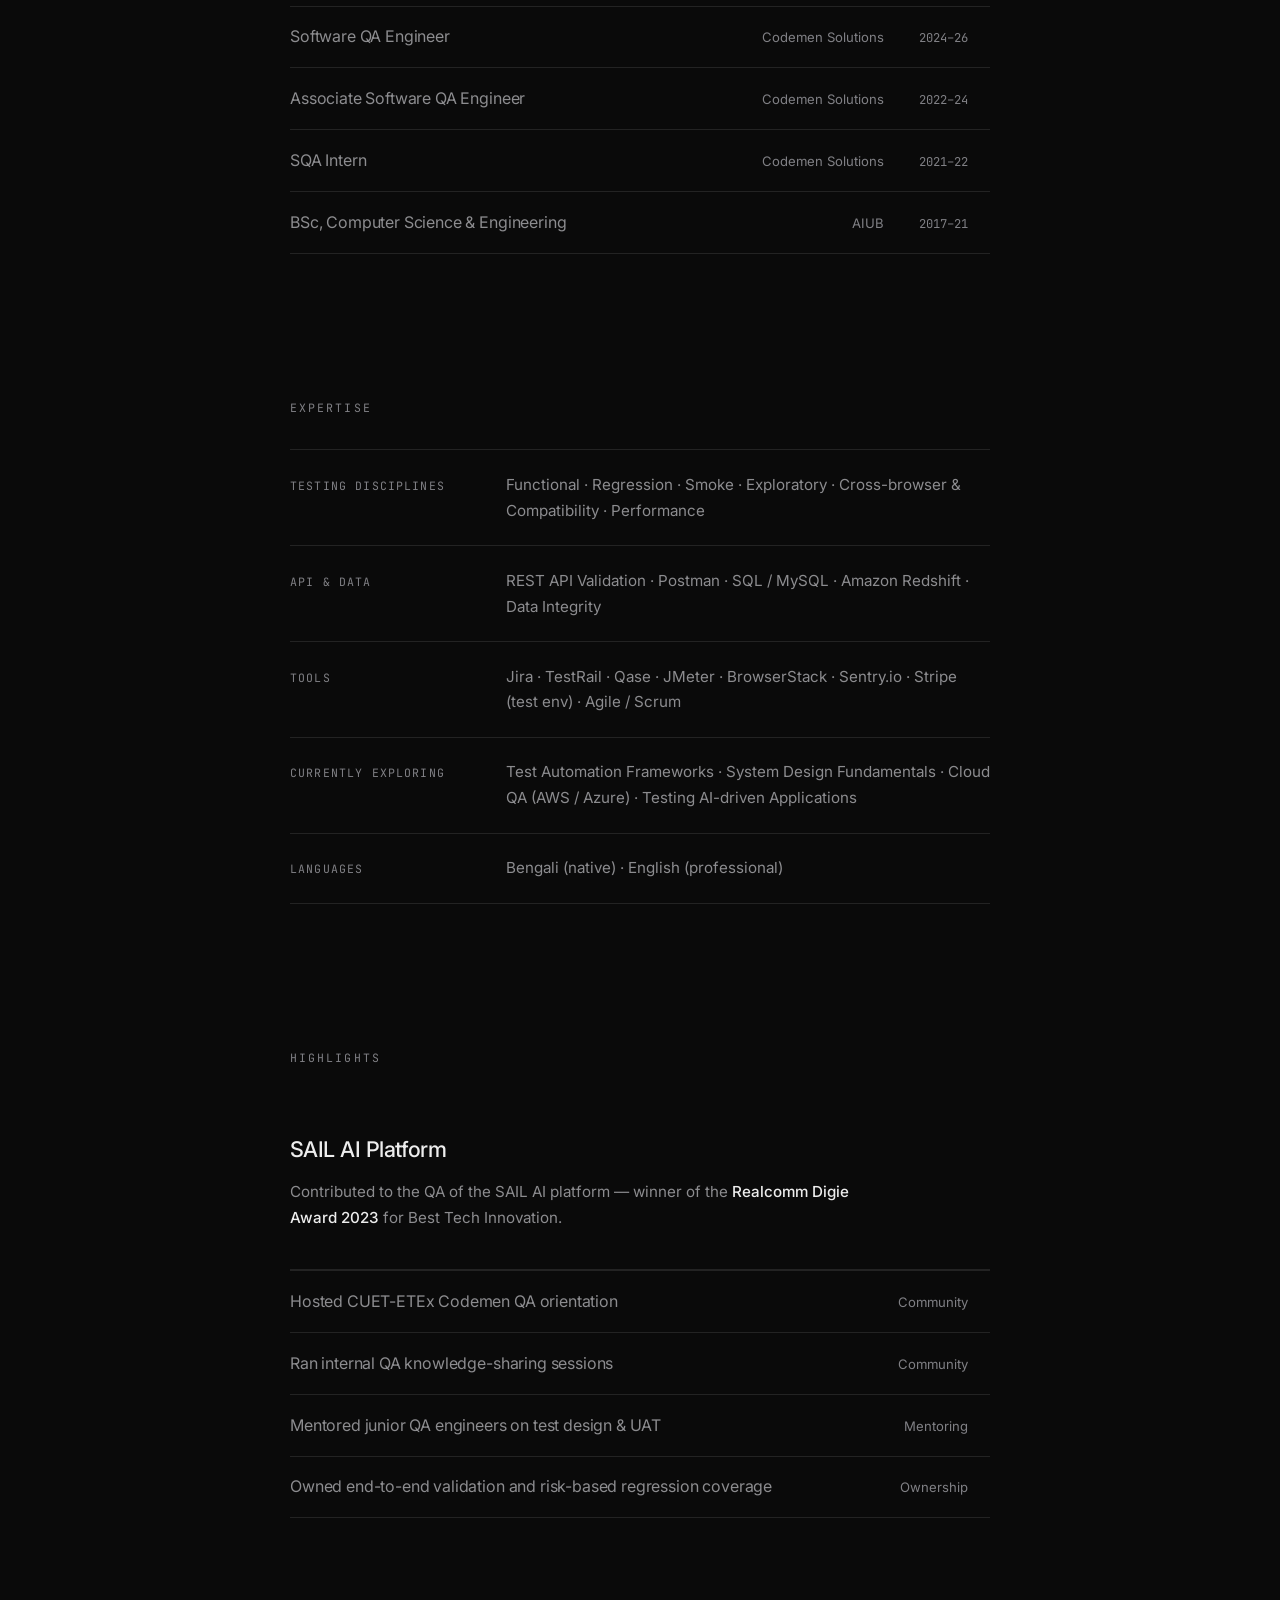
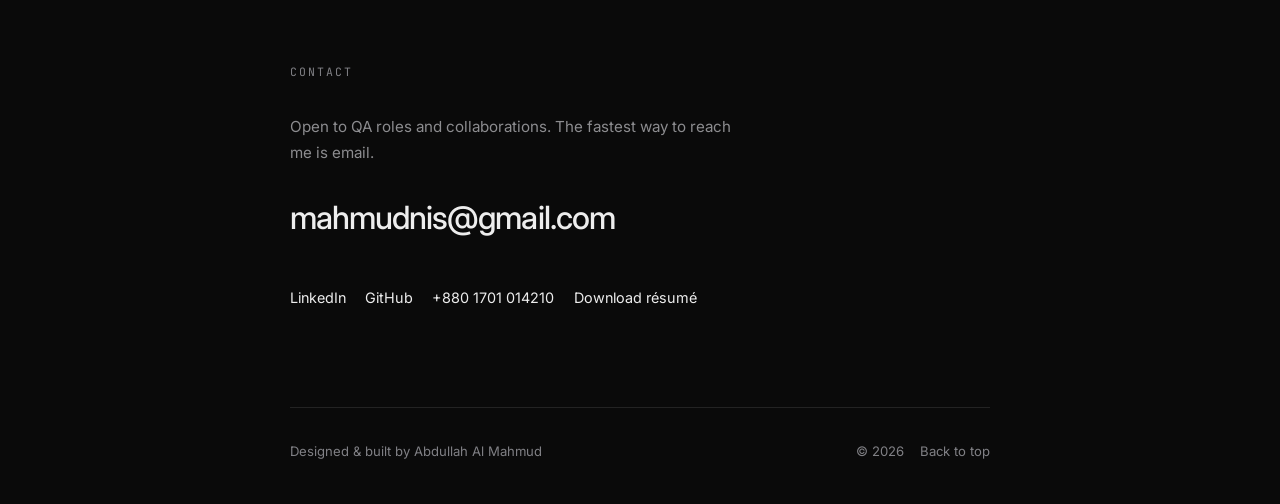
==== commit 68be2b01: "Reach 100/100/100 on Lighthouse - Lighten --dim (#616164 -> #808085 dark, #96969a -> #707076 light) " ====
--- a/index.html
+++ b/index.html
@@ -50,7 +50,7 @@
       </nav>
 
       <div class="topbar-actions">
-        <button class="kbd-btn" id="cmdk-open" type="button" aria-label="Open command menu">
+        <button class="kbd-btn" id="cmdk-open" type="button">
           <span class="kbd-hint">Open menu</span>
           <kbd>⌘K</kbd>
         </button>
--- a/css/style.css
+++ b/css/style.css
@@ -22,7 +22,7 @@
   --elev: #111112;
   --text: #ededed;
   --muted: #8c8c8f;
-  --dim: #616164;
+  --dim: #808085;
   --line: rgba(255, 255, 255, 0.10);
   --line-strong: rgba(255, 255, 255, 0.22);
   --hover: rgba(255, 255, 255, 0.055);
@@ -35,7 +35,7 @@
   --elev: #ffffff;
   --text: #111112;
   --muted: #5f5f63;
-  --dim: #96969a;
+  --dim: #707076;
   --line: rgba(0, 0, 0, 0.10);
   --line-strong: rgba(0, 0, 0, 0.24);
   --hover: rgba(0, 0, 0, 0.04);
@@ -261,7 +261,7 @@
   font-weight: 500;
   letter-spacing: -0.035em;
   line-height: 1.32;
-  opacity: var(--focus, 0.12);
+  opacity: var(--focus, 0.42);
   transition: opacity 0.45s var(--ease-out);
   will-change: opacity;
 }
@@ -458,8 +458,8 @@
 /* ---------- Responsive ---------- */
 @media (max-width: 720px) {
   .topnav { display: none; }
-  .kbd-hint { display: none; }
-  .kbd-btn { padding: 0.3rem; border: 0; }
+  .kbd-btn kbd { display: none; }
+  .kbd-btn { padding: 0.3rem 0.75rem; }
   .intro { min-height: 86svh; }
   .spec { grid-template-columns: 1fr; gap: 0.4rem; }
   .spec dt { padding-top: 0; }
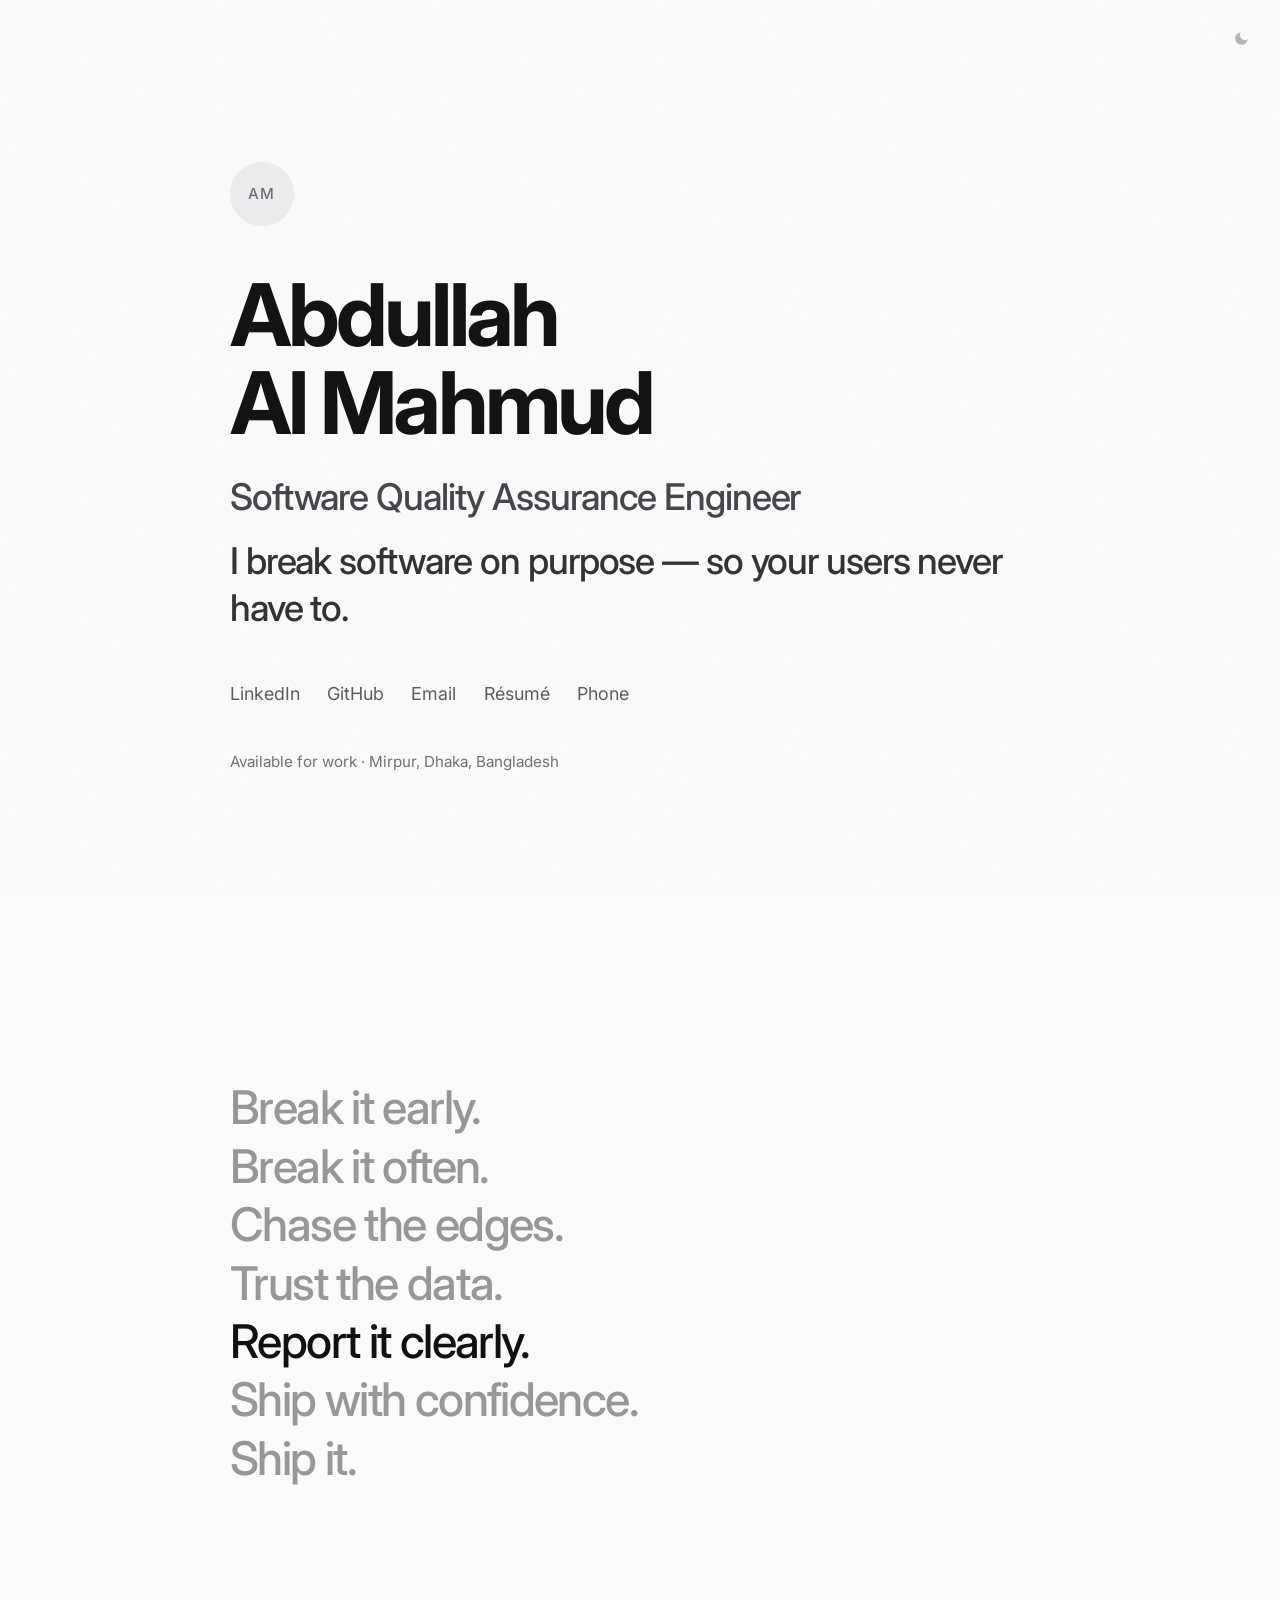
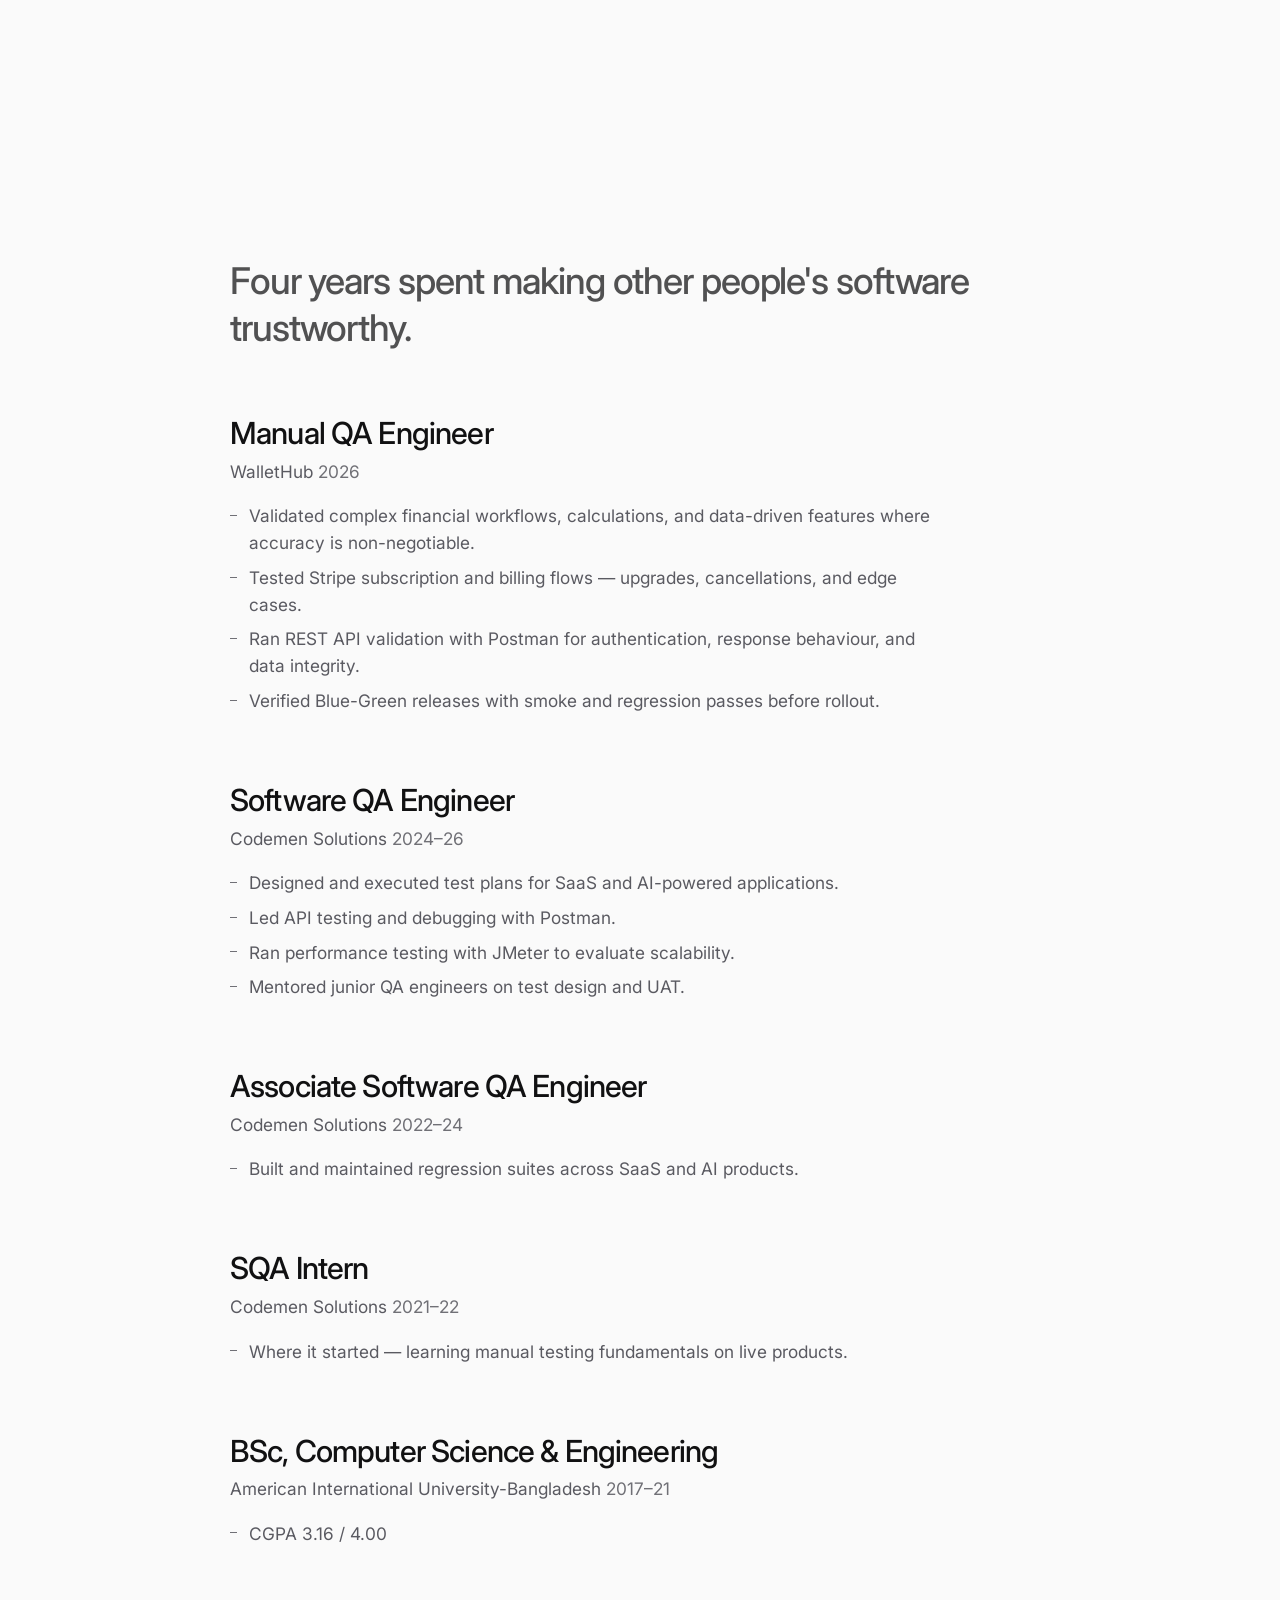
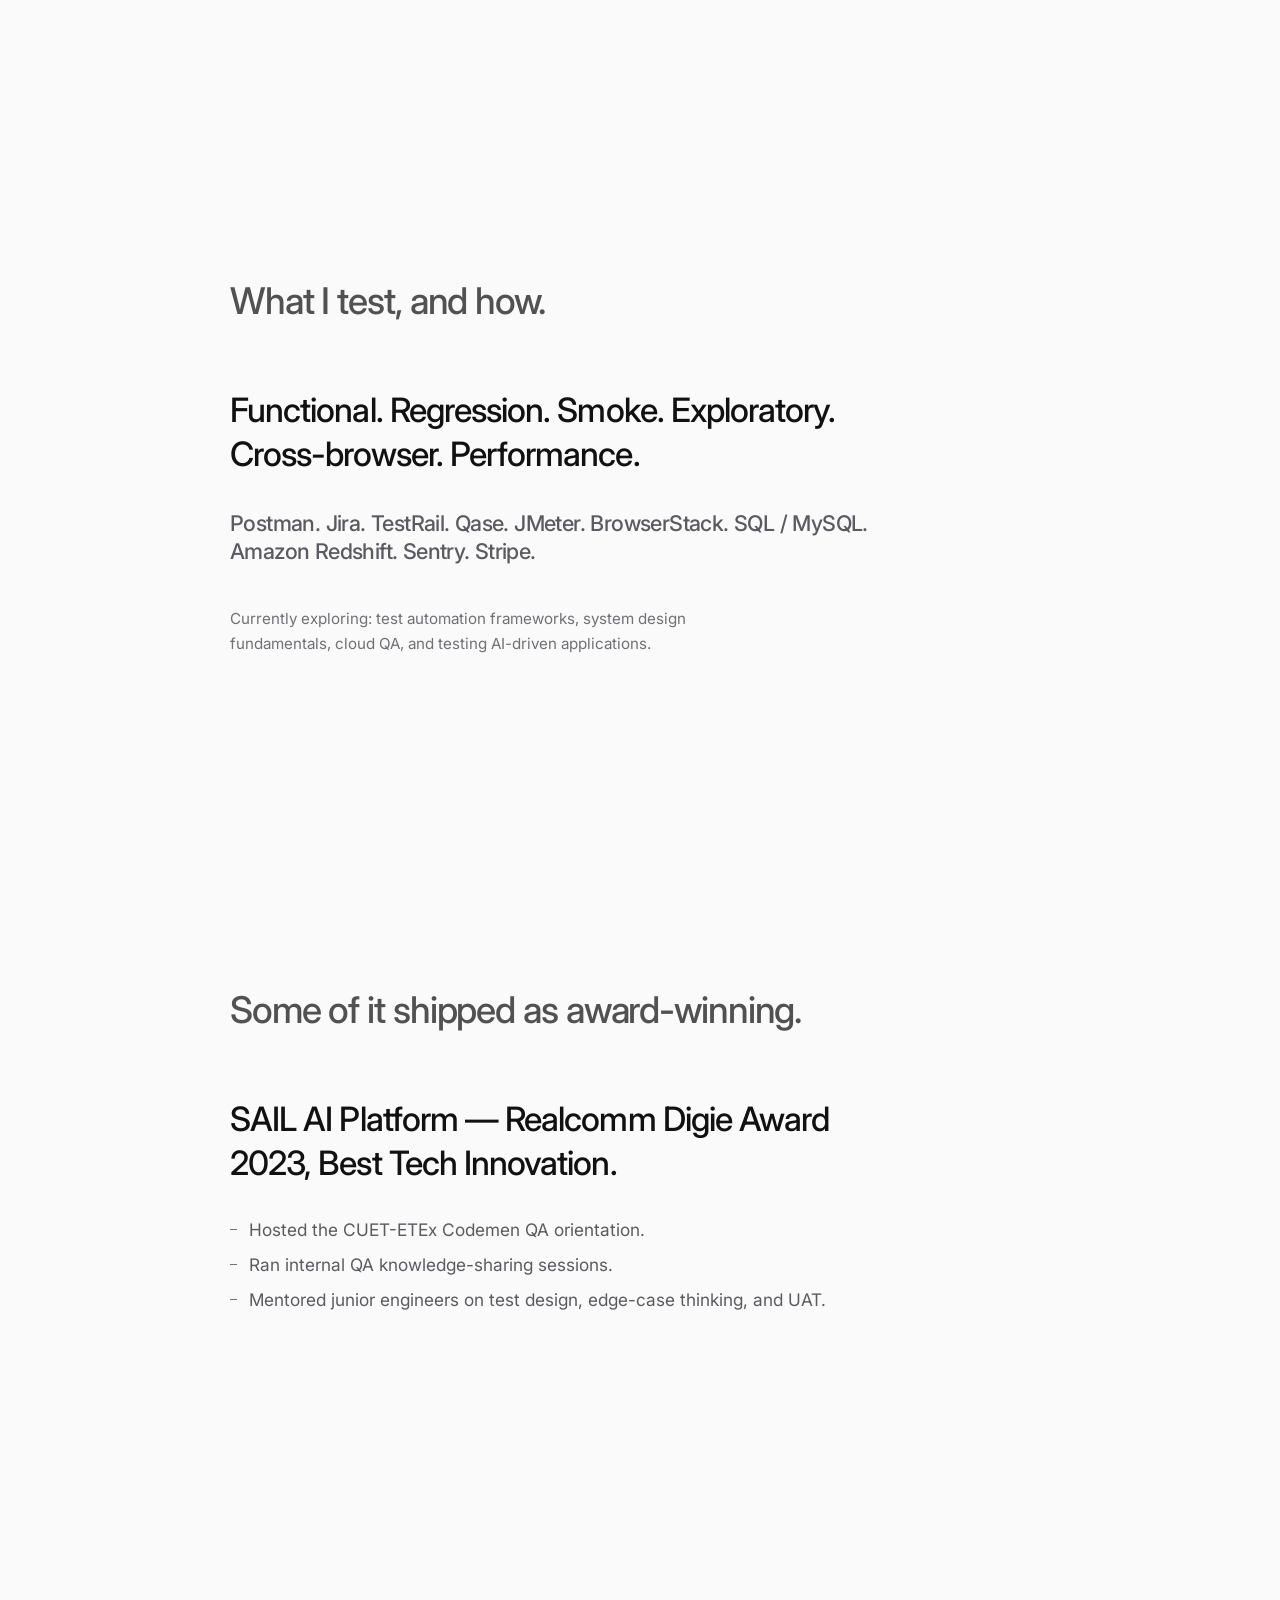
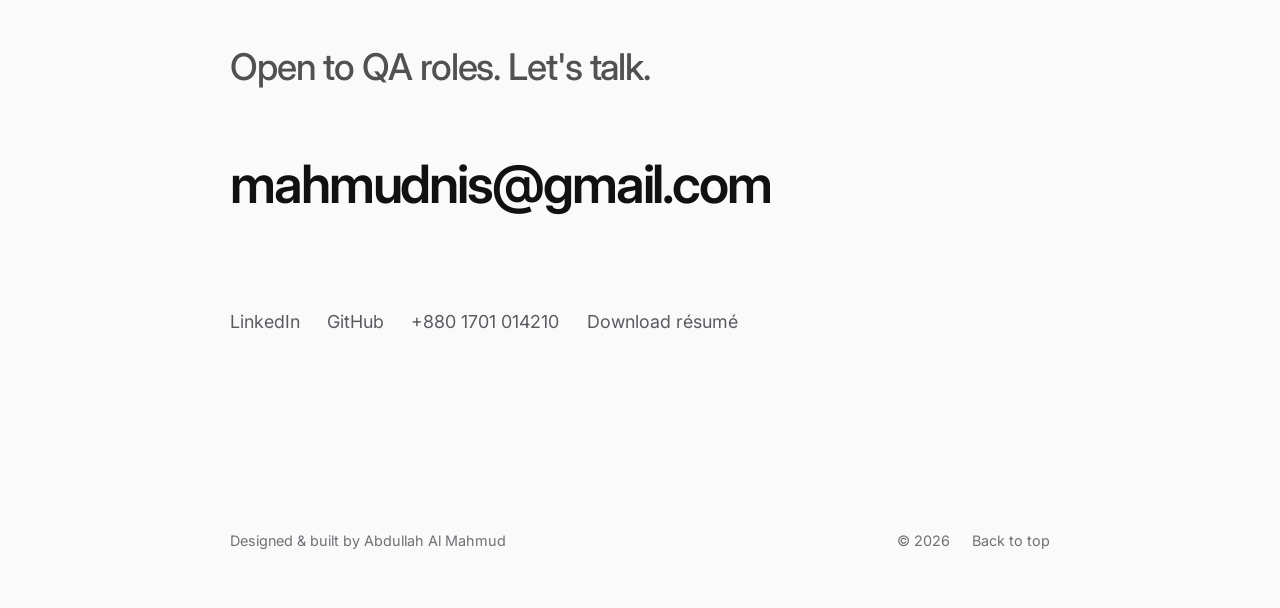
==== commit b416aa04: "Rebuild as a typographic poster The epigraph was the only part that read well, so it now defines the" ====
--- a/index.html
+++ b/index.html
@@ -1,7 +1,6 @@
 <!DOCTYPE html>
 <html lang="en" data-theme="dark">
 <head>
-  <script>document.documentElement.classList.add("js");</script>
   <meta charset="UTF-8" />
   <meta name="viewport" content="width=device-width, initial-scale=1.0" />
   <meta name="description" content="Abdullah Al Mahmud is a Software Quality Assurance Engineer with 4+ years of experience across SaaS, AI, and FinTech platforms." />
@@ -28,9 +27,10 @@
   <meta name="twitter:title" content="Abdullah Al Mahmud — Software Quality Assurance Engineer" />
   <meta name="twitter:description" content="4+ years ensuring product quality across SaaS, AI-driven, and FinTech platforms." />
   <meta name="twitter:image" content="https://mahmud9248.github.io/portfolio/assets/og-image.png" />
+
   <link rel="preconnect" href="https://fonts.googleapis.com" />
   <link rel="preconnect" href="https://fonts.gstatic.com" crossorigin />
-  <link href="https://fonts.googleapis.com/css2?family=Inter:wght@400;500;600&family=JetBrains+Mono:wght@400;500&display=swap" rel="stylesheet" />
+  <link href="https://fonts.googleapis.com/css2?family=Inter:wght@400;500;600;700&display=swap" rel="stylesheet" />
   <link rel="stylesheet" href="css/style.css" />
   <link rel="icon" href="data:image/svg+xml,<svg xmlns='http://www.w3.org/2000/svg' viewBox='0 0 100 100'><rect width='100' height='100' rx='22' fill='%230a0a0a'/><text x='50' y='70' font-size='54' font-family='sans-serif' font-weight='600' fill='%23ededed' text-anchor='middle'>A</text></svg>" />
 </head>
@@ -38,75 +38,42 @@
   <div class="grain" aria-hidden="true"></div>
   <a class="skip-link" href="#main">Skip to content</a>
 
-  <header class="topbar">
-    <div class="topbar-inner">
-      <a class="brand" href="#top">Abdullah Al Mahmud</a>
-
-      <nav class="topnav" aria-label="Primary">
-        <a href="#experience">Experience</a>
-        <a href="#expertise">Expertise</a>
-        <a href="#highlights">Highlights</a>
-        <a href="#contact">Contact</a>
-      </nav>
-
-      <div class="topbar-actions">
-        <button class="kbd-btn" id="cmdk-open" type="button">
-          <span class="kbd-hint">Open menu</span>
-          <kbd>⌘K</kbd>
-        </button>
-        <button class="icon-btn" id="theme-toggle" type="button" aria-label="Toggle theme" title="Toggle theme">
-          <svg class="icon-sun" viewBox="0 0 24 24" width="16" height="16" aria-hidden="true"><circle cx="12" cy="12" r="4"/><path d="M12 2v2M12 20v2M4.9 4.9l1.4 1.4M17.7 17.7l1.4 1.4M2 12h2M20 12h2M4.9 19.1l1.4-1.4M17.7 6.3l1.4-1.4"/></svg>
-          <svg class="icon-moon" viewBox="0 0 24 24" width="16" height="16" aria-hidden="true"><path d="M21 12.8A9 9 0 1 1 11.2 3a7 7 0 0 0 9.8 9.8z"/></svg>
-        </button>
-      </div>
-    </div>
-  </header>
+  <button class="theme-toggle" id="theme-toggle" type="button" aria-label="Toggle light and dark theme">
+    <svg class="icon-sun" viewBox="0 0 24 24" width="17" height="17" aria-hidden="true"><circle cx="12" cy="12" r="4"/><path d="M12 2v2M12 20v2M4.9 4.9l1.4 1.4M17.7 17.7l1.4 1.4M2 12h2M20 12h2M4.9 19.1l1.4-1.4M17.7 6.3l1.4-1.4"/></svg>
+    <svg class="icon-moon" viewBox="0 0 24 24" width="17" height="17" aria-hidden="true"><path d="M21 12.8A9 9 0 1 1 11.2 3a7 7 0 0 0 9.8 9.8z"/></svg>
+  </button>
 
   <main id="main">
     <!-- ================= INTRO ================= -->
     <section class="intro" id="top">
-      <div class="avatar" data-reveal>
+      <div class="avatar">
         <img src="assets/portrait.jpg" alt="Portrait of Abdullah Al Mahmud"
              onerror="this.parentNode.classList.add('is-fallback'); this.remove();" />
         <span class="avatar-fallback" aria-hidden="true">AM</span>
       </div>
 
-      <p class="intro-line" data-reveal-words>
-        <span class="word">Abdullah</span> <span class="word">Al</span> <span class="word">Mahmud</span>
-        <span class="word">is</span> <span class="word">a</span>
-        <a class="hl" href="#experience">Software Quality Assurance Engineer</a>
-        <span class="word">working</span> <span class="word">with</span>
-        <a class="hl" href="#experience">WalletHub</a>
-        <span class="word">and</span>
-        <a class="hl" href="#experience">Codemen Solutions</a>.
+      <h1 class="display">Abdullah<br>Al Mahmud</h1>
+
+      <p class="statement" data-focus="soft">Software Quality Assurance Engineer</p>
+
+      <p class="statement lead" data-focus="soft">
+        I break software on purpose — so your users never have to.
       </p>
 
-      <p class="intro-sub" data-reveal>
-        Four years of breaking software on purpose — so your users never have to.
-        Functional, regression, and REST API testing across SaaS, AI-driven, and
-        FinTech products where data accuracy is non-negotiable.
-      </p>
-
-      <ul class="link-row" data-reveal>
-        <li><a class="hl" href="https://www.linkedin.com/in/aamahmuds/" target="_blank" rel="noopener">LinkedIn</a></li>
-        <li><a class="hl" href="https://github.com/Mahmud9248" target="_blank" rel="noopener">GitHub</a></li>
-        <li><a class="hl" href="mailto:mahmudnis@gmail.com">Email</a></li>
-        <li><a class="hl" href="assets/resume.pdf" download>Résumé</a></li>
-        <li><a class="hl" href="tel:+8801701014210">Phone</a></li>
+      <ul class="links">
+        <li><a href="https://www.linkedin.com/in/aamahmuds/" target="_blank" rel="noopener">LinkedIn</a></li>
+        <li><a href="https://github.com/Mahmud9248" target="_blank" rel="noopener">GitHub</a></li>
+        <li><a href="mailto:mahmudnis@gmail.com">Email</a></li>
+        <li><a href="assets/resume.pdf" download>Résumé</a></li>
+        <li><a href="tel:+8801701014210">Phone</a></li>
       </ul>
 
-      <p class="availability" data-reveal>
-        <span class="status-dot" aria-hidden="true"></span>
-        Available for work · Mirpur, Dhaka, Bangladesh
-      </p>
-
-      <a class="scroll-cue" href="#manifesto" aria-label="Scroll down">
-        <svg viewBox="0 0 24 24" width="18" height="18" aria-hidden="true"><path d="M12 5v14M6 13l6 6 6-6"/></svg>
-      </a>
+      <p class="meta-line">Available for work · Mirpur, Dhaka, Bangladesh</p>
     </section>
 
-    <!-- ================= EPIGRAPH ================= -->
-    <section class="epigraph" id="manifesto" aria-label="Working principles">
+    <!-- ================= PRINCIPLES ================= -->
+    <section class="principles" aria-label="Working principles">
+      <h2 class="sr-only">Working principles</h2>
       <p class="line" data-focus>Break it early.</p>
       <p class="line" data-focus>Break it often.</p>
       <p class="line" data-focus>Chase the edges.</p>
@@ -117,188 +84,102 @@
     </section>
 
     <!-- ================= EXPERIENCE ================= -->
-    <section class="block" id="experience">
-      <h2 class="eyebrow" data-reveal>Experience</h2>
+    <section class="chapter" id="experience">
+      <h2 class="statement chapter-statement" data-focus="soft">
+        Four years spent making other people's software trustworthy.
+      </h2>
 
-      <ul class="rows" id="exp-rows">
-        <li class="row-item" data-reveal>
-          <button class="row" type="button" aria-expanded="false"
-                  data-preview="WalletHub — Manual QA Engineer">
-            <span class="row-label">Manual QA Engineer</span>
-            <span class="row-meta">
-              <span class="row-org">WalletHub</span>
-              <span class="row-year">2026</span>
-            </span>
-          </button>
-          <div class="row-detail" hidden>
-            <p class="row-note">A product of Evolution Finance, Inc. · Jan 2026 – Sep 2026</p>
-            <ul class="bullet-list">
-              <li>Executed functional, regression, smoke, and exploratory testing across cross-platform web and mobile apps.</li>
-              <li>Validated complex financial workflows, calculations, and data-driven features for accuracy and reliability.</li>
-              <li>Performed REST API validation with Postman — authentication, response behaviour, and data integrity.</li>
-              <li>Tested subscription and billing flows integrated with Stripe: upgrades, cancellations, and billing scenarios.</li>
-              <li>Validated releases in Blue-Green deployments through smoke and regression testing before rollout.</li>
-              <li>Investigated application errors and backend exceptions using monitoring tools to support debugging.</li>
-              <li>Identified, documented, and managed defects in Jira alongside cross-functional teams.</li>
-            </ul>
-          </div>
+      <ol class="entries">
+        <li class="entry">
+          <p class="entry-role">Manual QA Engineer</p>
+          <p class="entry-org">WalletHub <span class="entry-year">2026</span></p>
+          <ul class="entry-points">
+            <li>Validated complex financial workflows, calculations, and data-driven features where accuracy is non-negotiable.</li>
+            <li>Tested Stripe subscription and billing flows — upgrades, cancellations, and edge cases.</li>
+            <li>Ran REST API validation with Postman for authentication, response behaviour, and data integrity.</li>
+            <li>Verified Blue-Green releases with smoke and regression passes before rollout.</li>
+          </ul>
         </li>
 
-        <li class="row-item" data-reveal>
-          <button class="row" type="button" aria-expanded="false"
-                  data-preview="Codemen Solutions — Software QA Engineer">
-            <span class="row-label">Software QA Engineer</span>
-            <span class="row-meta">
-              <span class="row-org">Codemen Solutions</span>
-              <span class="row-year">2024–26</span>
-            </span>
-          </button>
-          <div class="row-detail" hidden>
-            <p class="row-note">Affiliated with Premise HQ SaaS Inc. · Apr 2024 – Jan 2026</p>
-            <ul class="bullet-list">
-              <li>Designed and executed test plans and test cases for SaaS &amp; AI-powered applications.</li>
-              <li>Led API testing and debugging with Postman — authentication, authorization, and data integrity.</li>
-              <li>Conducted performance testing with JMeter to evaluate scalability and response behaviour.</li>
-              <li>Collaborated with developers and product managers to triage, prioritise, and resolve defects.</li>
-              <li>Delivered client-facing demos and contributed QA insights for product improvements.</li>
-            </ul>
-          </div>
+        <li class="entry">
+          <p class="entry-role">Software QA Engineer</p>
+          <p class="entry-org">Codemen Solutions <span class="entry-year">2024–26</span></p>
+          <ul class="entry-points">
+            <li>Designed and executed test plans for SaaS and AI-powered applications.</li>
+            <li>Led API testing and debugging with Postman.</li>
+            <li>Ran performance testing with JMeter to evaluate scalability.</li>
+            <li>Mentored junior QA engineers on test design and UAT.</li>
+          </ul>
         </li>
 
-        <li class="row-item" data-reveal>
-          <button class="row" type="button" aria-expanded="false"
-                  data-preview="Codemen Solutions — Associate QA">
-            <span class="row-label">Associate Software QA Engineer</span>
-            <span class="row-meta">
-              <span class="row-org">Codemen Solutions</span>
-              <span class="row-year">2022–24</span>
-            </span>
-          </button>
-          <div class="row-detail" hidden>
-            <p class="row-note">Dhaka, Bangladesh · Apr 2022 – Mar 2024</p>
-            <ul class="bullet-list">
-              <li>Built and maintained regression suites for SaaS &amp; AI-powered products.</li>
-              <li>Mentored junior QA engineers on test design, edge-case thinking, and UAT practices.</li>
-            </ul>
-          </div>
+        <li class="entry">
+          <p class="entry-role">Associate Software QA Engineer</p>
+          <p class="entry-org">Codemen Solutions <span class="entry-year">2022–24</span></p>
+          <ul class="entry-points">
+            <li>Built and maintained regression suites across SaaS and AI products.</li>
+          </ul>
         </li>
 
-        <li class="row-item" data-reveal>
-          <button class="row" type="button" aria-expanded="false"
-                  data-preview="Codemen Solutions — SQA Intern">
-            <span class="row-label">SQA Intern</span>
-            <span class="row-meta">
-              <span class="row-org">Codemen Solutions</span>
-              <span class="row-year">2021–22</span>
-            </span>
-          </button>
-          <div class="row-detail" hidden>
-            <p class="row-note">Dhaka, Bangladesh · Dec 2021 – Mar 2022</p>
-            <ul class="bullet-list">
-              <li>Learned and applied manual testing fundamentals across live product teams.</li>
-            </ul>
-          </div>
+        <li class="entry">
+          <p class="entry-role">SQA Intern</p>
+          <p class="entry-org">Codemen Solutions <span class="entry-year">2021–22</span></p>
+          <ul class="entry-points">
+            <li>Where it started — learning manual testing fundamentals on live products.</li>
+          </ul>
         </li>
 
-        <li class="row-item" data-reveal>
-          <button class="row" type="button" aria-expanded="false"
-                  data-preview="AIUB — BSc Computer Science">
-            <span class="row-label">BSc, Computer Science &amp; Engineering</span>
-            <span class="row-meta">
-              <span class="row-org">AIUB</span>
-              <span class="row-year">2017–21</span>
-            </span>
-          </button>
-          <div class="row-detail" hidden>
-            <p class="row-note">American International University-Bangladesh · CGPA 3.16 / 4.00</p>
-          </div>
+        <li class="entry">
+          <p class="entry-role">BSc, Computer Science &amp; Engineering</p>
+          <p class="entry-org">American International University-Bangladesh <span class="entry-year">2017–21</span></p>
+          <ul class="entry-points">
+            <li>CGPA 3.16 / 4.00</li>
+          </ul>
         </li>
-      </ul>
+      </ol>
     </section>
 
     <!-- ================= EXPERTISE ================= -->
-    <section class="block" id="expertise">
-      <h2 class="eyebrow" data-reveal>Expertise</h2>
+    <section class="chapter" id="expertise">
+      <h2 class="statement chapter-statement" data-focus="soft">What I test, and how.</h2>
 
-      <dl class="spec-list">
-        <div class="spec" data-reveal>
-          <dt>Testing Disciplines</dt>
-          <dd>Functional · Regression · Smoke · Exploratory · Cross-browser &amp; Compatibility · Performance</dd>
-        </div>
-        <div class="spec" data-reveal>
-          <dt>API &amp; Data</dt>
-          <dd>REST API Validation · Postman · SQL / MySQL · Amazon Redshift · Data Integrity</dd>
-        </div>
-        <div class="spec" data-reveal>
-          <dt>Tools</dt>
-          <dd>Jira · TestRail · Qase · JMeter · BrowserStack · Sentry.io · Stripe (test env) · Agile / Scrum</dd>
-        </div>
-        <div class="spec" data-reveal>
-          <dt>Currently Exploring</dt>
-          <dd>Test Automation Frameworks · System Design Fundamentals · Cloud QA (AWS / Azure) · Testing AI-driven Applications</dd>
-        </div>
-        <div class="spec" data-reveal>
-          <dt>Languages</dt>
-          <dd>Bengali (native) · English (professional)</dd>
-        </div>
-      </dl>
+      <p class="big-words">Functional. Regression. Smoke. Exploratory. Cross-browser. Performance.</p>
+
+      <p class="big-words quiet">
+        Postman. Jira. TestRail. Qase. JMeter. BrowserStack. SQL / MySQL. Amazon Redshift. Sentry. Stripe.
+      </p>
+
+      <p class="meta-line">
+        Currently exploring: test automation frameworks, system design fundamentals,
+        cloud QA, and testing AI-driven applications.
+      </p>
     </section>
 
     <!-- ================= HIGHLIGHTS ================= -->
-    <section class="block" id="highlights">
-      <h2 class="eyebrow" data-reveal>Highlights</h2>
+    <section class="chapter" id="highlights">
+      <h2 class="statement chapter-statement" data-focus="soft">Some of it shipped as award-winning.</h2>
 
-      <div class="highlight" data-reveal>
-        <h3>SAIL AI Platform</h3>
-        <p>
-          Contributed to the QA of the SAIL AI platform — winner of the
-          <strong>Realcomm Digie Award 2023</strong> for Best Tech Innovation.
-        </p>
-      </div>
+      <p class="big-words">
+        SAIL AI Platform — Realcomm Digie Award 2023, Best Tech Innovation.
+      </p>
 
-      <ul class="rows rows-plain">
-        <li class="row-item" data-reveal>
-          <div class="row row-static" data-preview="CUET-ETEx × Codemen QA orientation">
-            <span class="row-label">Hosted CUET-ETEx Codemen QA orientation</span>
-            <span class="row-meta"><span class="row-org">Community</span></span>
-          </div>
-        </li>
-        <li class="row-item" data-reveal>
-          <div class="row row-static" data-preview="QA knowledge-sharing sessions">
-            <span class="row-label">Ran internal QA knowledge-sharing sessions</span>
-            <span class="row-meta"><span class="row-org">Community</span></span>
-          </div>
-        </li>
-        <li class="row-item" data-reveal>
-          <div class="row row-static" data-preview="Mentoring junior QA engineers">
-            <span class="row-label">Mentored junior QA engineers on test design &amp; UAT</span>
-            <span class="row-meta"><span class="row-org">Mentoring</span></span>
-          </div>
-        </li>
-        <li class="row-item" data-reveal>
-          <div class="row row-static" data-preview="Release stability &amp; risk-based coverage">
-            <span class="row-label">Owned end-to-end validation and risk-based regression coverage</span>
-            <span class="row-meta"><span class="row-org">Ownership</span></span>
-          </div>
-        </li>
+      <ul class="entry-points highlights-list">
+        <li>Hosted the CUET-ETEx Codemen QA orientation.</li>
+        <li>Ran internal QA knowledge-sharing sessions.</li>
+        <li>Mentored junior engineers on test design, edge-case thinking, and UAT.</li>
       </ul>
     </section>
 
     <!-- ================= CONTACT ================= -->
-    <section class="block block-contact" id="contact">
-      <h2 class="eyebrow" data-reveal>Contact</h2>
+    <section class="chapter contact" id="contact">
+      <h2 class="statement chapter-statement" data-focus="soft">Open to QA roles. Let's talk.</h2>
 
-      <p class="contact-lede" data-reveal>
-        Open to QA roles and collaborations. The fastest way to reach me is email.
-      </p>
+      <a class="mega-link" href="mailto:mahmudnis@gmail.com">mahmudnis@gmail.com</a>
 
-      <a class="contact-mail hl" href="mailto:mahmudnis@gmail.com" data-reveal>mahmudnis@gmail.com</a>
-
-      <ul class="link-row link-row-contact" data-reveal>
-        <li><a class="hl" href="https://www.linkedin.com/in/aamahmuds/" target="_blank" rel="noopener">LinkedIn</a></li>
-        <li><a class="hl" href="https://github.com/Mahmud9248" target="_blank" rel="noopener">GitHub</a></li>
-        <li><a class="hl" href="tel:+8801701014210">+880 1701 014210</a></li>
-        <li><a class="hl" href="assets/resume.pdf" download>Download résumé</a></li>
+      <ul class="links">
+        <li><a href="https://www.linkedin.com/in/aamahmuds/" target="_blank" rel="noopener">LinkedIn</a></li>
+        <li><a href="https://github.com/Mahmud9248" target="_blank" rel="noopener">GitHub</a></li>
+        <li><a href="tel:+8801701014210">+880 1701 014210</a></li>
+        <li><a href="assets/resume.pdf" download>Download résumé</a></li>
       </ul>
     </section>
   </main>
@@ -307,29 +188,9 @@
     <p>Designed &amp; built by Abdullah Al Mahmud</p>
     <p class="footer-right">
       <span>© <span id="year"></span></span>
-      <a class="hl" href="#top">Back to top</a>
+      <a href="#top">Back to top</a>
     </p>
   </footer>
-
-  <!-- Cursor-following preview -->
-  <div class="cursor-preview" id="cursor-preview" aria-hidden="true"><span></span></div>
-
-  <!-- Command menu -->
-  <div class="cmdk" id="cmdk" hidden>
-    <div class="cmdk-backdrop" data-cmdk-close></div>
-    <div class="cmdk-panel" role="dialog" aria-modal="true" aria-label="Command menu">
-      <div class="cmdk-input-wrap">
-        <svg viewBox="0 0 24 24" width="16" height="16" aria-hidden="true"><circle cx="11" cy="11" r="7"/><path d="m20 20-3.5-3.5"/></svg>
-        <input id="cmdk-input" type="text" placeholder="Type a command or search…" autocomplete="off" spellcheck="false" />
-        <kbd>Esc</kbd>
-      </div>
-      <ul class="cmdk-list" id="cmdk-list" role="listbox" aria-label="Commands"></ul>
-      <div class="cmdk-footer">
-        <span><kbd>↑</kbd><kbd>↓</kbd> navigate</span>
-        <span><kbd>↵</kbd> select</span>
-      </div>
-    </div>
-  </div>
 
   <script src="js/main.js"></script>
 </body>
--- a/css/style.css
+++ b/css/style.css
@@ -1,475 +1,456 @@
 /* =========================================================
-   Abdullah Al Mahmud — Portfolio
-   Interaction language inspired by rauno.me:
-   small restrained type, hairline rules, highlight-fill links,
-   cursor-following previews, smooth theme motion.
-   Greyscale, dark-first.
+   Abdullah Al Mahmud — portfolio
+   Typographic poster. Greyscale. Hierarchy from brightness.
    ========================================================= */
 
-/* ---------- Tokens ---------- */
 :root {
+  --maxw: 820px;
+
+  --bg: #0a0a0a;
+  --elev: #141416;
+  --line: #26262a;
+  --text: #ededed;
+  --tone-2: #c2c2c8;
+  --tone-3: #9a9aa1;
+  --dim: #808085;
+
   --ease: cubic-bezier(0.22, 1, 0.36, 1);
   --ease-out: cubic-bezier(0.16, 1, 0.3, 1);
-  --maxw: 700px;
-  --radius: 9px;
-
-  --font: "Inter", system-ui, -apple-system, "Segoe UI", Roboto, sans-serif;
-  --mono: "JetBrains Mono", ui-monospace, SFMono-Regular, Consolas, monospace;
-}
-
-html[data-theme="dark"] {
-  --bg: #0a0a0a;
-  --elev: #111112;
-  --text: #ededed;
-  --muted: #8c8c8f;
-  --dim: #808085;
-  --line: rgba(255, 255, 255, 0.10);
-  --line-strong: rgba(255, 255, 255, 0.22);
-  --hover: rgba(255, 255, 255, 0.055);
-  --on-fill: #0a0a0a;
+
   color-scheme: dark;
 }
 
 html[data-theme="light"] {
   --bg: #fafafa;
-  --elev: #ffffff;
+  --elev: #ececee;
+  --line: #e2e2e5;
   --text: #111112;
-  --muted: #5f5f63;
+  --tone-2: #3a3a40;
+  --tone-3: #5a5a61;
   --dim: #707076;
-  --line: rgba(0, 0, 0, 0.10);
-  --line-strong: rgba(0, 0, 0, 0.24);
-  --hover: rgba(0, 0, 0, 0.04);
-  --on-fill: #ffffff;
+
   color-scheme: light;
 }
 
-/* ---------- Reset ---------- */
-*, *::before, *::after { box-sizing: border-box; }
-* { margin: 0; }
-
-html { scroll-behavior: smooth; -webkit-text-size-adjust: 100%; }
+*,
+*::before,
+*::after {
+  box-sizing: border-box;
+}
+
+html {
+  -webkit-text-size-adjust: 100%;
+}
+
+@media (prefers-reduced-motion: no-preference) {
+  html {
+    scroll-behavior: smooth;
+  }
+}
 
 body {
-  font-family: var(--font);
-  font-size: 1rem;
-  line-height: 1.7;
-  background: var(--bg);
-  color: var(--text);
+  margin: 0;
+  background-color: var(--bg);
+  color: var(--text);
+  font-family: "Inter", system-ui, -apple-system, "Segoe UI", sans-serif;
+  font-size: 16px;
+  line-height: 1.6;
   -webkit-font-smoothing: antialiased;
+  -moz-osx-font-smoothing: grayscale;
   overflow-x: hidden;
-  transition: background-color 0.45s var(--ease), color 0.45s var(--ease);
-}
-
-img, svg { display: block; max-width: 100%; }
-a { color: inherit; text-decoration: none; }
-button { font: inherit; color: inherit; background: none; border: 0; }
-ul, ol, dl, dd { list-style: none; padding: 0; }
-
-svg { fill: none; stroke: currentColor; stroke-width: 1.7; stroke-linecap: round; stroke-linejoin: round; }
-
-::selection { background: var(--text); color: var(--bg); }
-:focus-visible { outline: 2px solid var(--text); outline-offset: 3px; border-radius: 5px; }
-
-/* ---------- Grain ---------- */
+  transition: background-color 0.5s var(--ease), color 0.5s var(--ease);
+}
+
+::selection {
+  background: var(--text);
+  color: var(--bg);
+}
+
+:focus-visible {
+  outline: 2px solid var(--text);
+  outline-offset: 3px;
+  border-radius: 2px;
+}
+
+::-webkit-scrollbar {
+  width: 10px;
+  height: 10px;
+}
+::-webkit-scrollbar-track {
+  background: transparent;
+}
+::-webkit-scrollbar-thumb {
+  background: var(--line);
+  border-radius: 999px;
+  border: 3px solid var(--bg);
+}
+
+/* ---------- Utilities ---------- */
+
+.sr-only {
+  position: absolute;
+  width: 1px;
+  height: 1px;
+  padding: 0;
+  margin: -1px;
+  overflow: hidden;
+  clip: rect(0 0 0 0);
+  clip-path: inset(50%);
+  white-space: nowrap;
+  border: 0;
+}
+
+.skip-link {
+  position: fixed;
+  top: -100px;
+  left: 1rem;
+  z-index: 10000;
+  padding: 0.6rem 1rem;
+  background: var(--text);
+  color: var(--bg);
+  font-size: 0.9rem;
+  text-decoration: none;
+  border-radius: 0.4rem;
+  transition: top 0.2s var(--ease);
+}
+.skip-link:focus {
+  top: 1rem;
+}
+
+/* ---------- Film grain ---------- */
+
 .grain {
-  position: fixed; inset: 0; z-index: 10000; pointer-events: none;
-  opacity: 0.032;
-  background-image: url("data:image/svg+xml,%3Csvg xmlns='http://www.w3.org/2000/svg' width='140' height='140'%3E%3Cfilter id='n'%3E%3CfeTurbulence type='fractalNoise' baseFrequency='0.85' numOctaves='3' stitchTiles='stitch'/%3E%3C/filter%3E%3Crect width='140' height='140' filter='url(%23n)'/%3E%3C/svg%3E");
-}
-html[data-theme="light"] .grain { opacity: 0.05; }
-
-.skip-link {
-  position: absolute; left: 1rem; top: -100px; z-index: 10001;
-  background: var(--text); color: var(--bg);
-  padding: 0.5rem 0.9rem; border-radius: 0 var(--radius) var(--radius) 0;
-  transition: top 0.2s var(--ease);
-}
-.skip-link:focus { top: 0; }
-
-/* ---------- Highlight-fill link ---------- */
-.hl {
-  position: relative;
-  display: inline-block;
-  padding: 0.1em 0.3em;
-  margin: -0.1em -0.3em;
-  border-radius: 6px;
-  isolation: isolate;
+  position: fixed;
+  inset: 0;
+  z-index: 9998;
+  pointer-events: none;
+  opacity: 0.035;
+  background-image: url("data:image/svg+xml,%3Csvg xmlns='http://www.w3.org/2000/svg' width='220' height='220'%3E%3Cfilter id='n'%3E%3CfeTurbulence type='fractalNoise' baseFrequency='0.82' numOctaves='4' stitchTiles='stitch'/%3E%3C/filter%3E%3Crect width='220' height='220' filter='url(%23n)'/%3E%3C/svg%3E");
+}
+
+/* ---------- Theme toggle ---------- */
+
+.theme-toggle {
+  position: fixed;
+  top: 1.15rem;
+  right: 1.15rem;
+  z-index: 10000;
+  display: grid;
+  place-items: center;
+  width: 40px;
+  height: 40px;
+  padding: 0;
+  border: 0;
+  border-radius: 999px;
+  background: transparent;
+  color: var(--dim);
+  opacity: 0.5;
   cursor: pointer;
-  transition: color 0.3s var(--ease);
-}
-.hl::before {
-  content: "";
-  position: absolute; inset: 0;
-  border-radius: inherit;
-  background: var(--text);
-  transform: scaleX(0);
-  transform-origin: left center;
-  transition: transform 0.4s var(--ease);
-  z-index: -1;
-}
-.hl:hover, .hl:focus-visible { color: var(--on-fill); }
-.hl:hover::before, .hl:focus-visible::before { transform: scaleX(1); }
-
-/* ---------- Top bar ---------- */
-.topbar {
-  position: fixed; inset: 0 0 auto 0; z-index: 100;
-  transition: background-color 0.3s ease, border-color 0.3s ease;
-  border-bottom: 1px solid transparent;
-}
-.topbar.scrolled {
-  background: color-mix(in srgb, var(--bg) 78%, transparent);
-  backdrop-filter: blur(14px);
-  border-bottom-color: var(--line);
-}
-.topbar-inner {
-  width: min(100% - 3rem, var(--maxw)); margin-inline: auto;
-  min-height: 62px; display: flex; align-items: center; justify-content: space-between; gap: 1rem;
-}
-.brand { font-size: 0.9rem; font-weight: 500; letter-spacing: -0.01em; }
-
-.topnav { display: flex; gap: 1.15rem; }
-.topnav a {
-  font-size: 0.83rem; color: var(--dim);
-  transition: color 0.25s ease;
-}
-.topnav a:hover { color: var(--text); }
-
-.topbar-actions { display: flex; align-items: center; gap: 0.4rem; }
-
-.kbd-btn {
-  display: inline-flex; align-items: center; gap: 0.5rem;
-  padding: 0.3rem 0.35rem 0.3rem 0.7rem;
-  border: 1px solid var(--line); border-radius: 999px;
-  font-size: 0.78rem; color: var(--dim); cursor: pointer;
-  transition: border-color 0.25s ease, color 0.25s ease, background-color 0.25s ease;
-}
-.kbd-btn:hover { border-color: var(--line-strong); color: var(--text); background: var(--hover); }
-.kbd-btn kbd, .cmdk kbd {
-  font-family: var(--mono); font-size: 0.68rem; color: var(--muted);
-  background: var(--hover); border: 1px solid var(--line);
-  border-radius: 5px; padding: 0.1rem 0.34rem; line-height: 1.5;
-}
-
-.icon-btn {
-  display: grid; place-items: center;
-  width: 34px; height: 34px; border-radius: 999px;
-  border: 1px solid var(--line); cursor: pointer;
-  transition: border-color 0.25s ease, background-color 0.25s ease, transform 0.2s var(--ease);
-}
-.icon-btn:hover { border-color: var(--line-strong); background: var(--hover); }
-.icon-btn:active { transform: scale(0.93); }
-/* Show the theme you'd switch TO */
-html[data-theme="dark"] .icon-sun { display: block; }
-html[data-theme="dark"] .icon-moon { display: none; }
-html[data-theme="light"] .icon-sun { display: none; }
-html[data-theme="light"] .icon-moon { display: block; }
+  transition: opacity 0.25s var(--ease), color 0.25s var(--ease);
+}
+.theme-toggle:hover,
+.theme-toggle:focus-visible {
+  opacity: 1;
+  color: var(--text);
+}
+.theme-toggle svg {
+  grid-area: 1 / 1;
+  fill: none;
+  stroke: currentColor;
+  stroke-width: 1.7;
+  stroke-linecap: round;
+  stroke-linejoin: round;
+}
+.theme-toggle .icon-moon {
+  fill: currentColor;
+  stroke: none;
+}
+html[data-theme="dark"] .icon-moon {
+  display: none;
+}
+html[data-theme="light"] .icon-sun {
+  display: none;
+}
 
 /* ---------- Layout ---------- */
-main, .footer { width: min(100% - 3rem, var(--maxw)); margin-inline: auto; }
+
+main > section,
+.footer {
+  width: min(calc(100% - 2.5rem), var(--maxw));
+  margin-inline: auto;
+}
+
+main > section {
+  padding-block: clamp(4.5rem, 12vw, 9.5rem);
+}
+
+/* ---------- Intro ---------- */
 
 .intro {
   min-height: 92svh;
-  display: flex; flex-direction: column; justify-content: center;
-  gap: 1.6rem; position: relative;
-  padding: 9rem 0 6rem;
-}
-
-.block { padding: 4.5rem 0; }
-.block:first-of-type { padding-top: 5.5rem; }
-
-.eyebrow {
-  font-family: var(--mono);
-  font-size: 0.72rem; font-weight: 400;
-  letter-spacing: 0.18em; text-transform: uppercase;
-  color: var(--dim); margin-bottom: 2rem;
-}
-
-/* ---------- Intro ---------- */
+  padding-top: clamp(5rem, 18vh, 11rem) !important;
+  padding-bottom: clamp(4rem, 10vw, 7rem) !important;
+}
+
 .avatar {
   position: relative;
-  width: 84px; height: 84px;
-  border-radius: 14px; overflow: hidden;
-  border: 1px solid var(--line-strong);
-  background: var(--hover);
-  flex: none;
+  display: grid;
+  place-items: center;
+  width: 64px;
+  height: 64px;
+  margin-bottom: clamp(1.7rem, 4vw, 2.8rem);
+  border-radius: 50%;
+  overflow: hidden;
+  background: var(--elev);
 }
 .avatar img {
-  width: 100%; height: 100%; object-fit: cover;
+  display: block;
+  width: 100%;
+  height: 100%;
+  object-fit: cover;
   filter: grayscale(1) contrast(1.05);
-  transition: filter 0.5s var(--ease), transform 0.6s var(--ease);
-}
-.avatar:hover img { filter: grayscale(0.55) contrast(1.06); transform: scale(1.06); }
+}
 .avatar-fallback {
-  position: absolute; inset: 0; display: none; place-items: center;
-  font-family: var(--mono); font-size: 1.05rem; letter-spacing: 0.05em;
-  color: var(--dim); background: var(--elev);
-}
-.avatar.is-fallback .avatar-fallback { display: grid; }
-
-.intro-line {
-  font-size: clamp(1.25rem, 3.4vw, 1.7rem);
-  font-weight: 400;
-  line-height: 1.45;
-  letter-spacing: -0.02em;
-  color: var(--muted);
-  max-width: 34ch;
-}
-.intro-line .hl { color: var(--text); }
-
-.intro-line .word, .intro-line .hl {
+  display: none;
+  font-size: 0.95rem;
+  font-weight: 500;
+  letter-spacing: 0.08em;
+  color: var(--dim);
+  user-select: none;
+}
+.avatar.is-fallback .avatar-fallback {
+  display: block;
+}
+
+.display {
+  margin: 0;
+  font-size: clamp(2.6rem, 9.5vw, 5.4rem);
+  font-weight: 700;
+  line-height: 1.02;
+  letter-spacing: -0.045em;
+  color: var(--text);
+}
+
+.statement {
+  margin: clamp(1rem, 2.6vw, 1.6rem) 0 0;
+  font-size: clamp(1.35rem, 4.2vw, 2.3rem);
+  font-weight: 500;
+  line-height: 1.28;
+  letter-spacing: -0.03em;
+  color: var(--tone-2);
+}
+.statement.lead {
+  margin-top: clamp(0.7rem, 2vw, 1.1rem);
+  color: var(--text);
+}
+
+.links {
+  display: flex;
+  flex-wrap: wrap;
+  gap: 0.5rem 1.7rem;
+  margin: clamp(1.9rem, 4.5vw, 3rem) 0 0;
+  padding: 0;
+  list-style: none;
+}
+.links a {
+  font-size: clamp(1rem, 2.1vw, 1.12rem);
+  color: var(--tone-3);
+  text-decoration: underline;
+  text-decoration-color: transparent;
+  text-decoration-thickness: 1px;
+  text-underline-offset: 0.26em;
+  transition: color 0.25s var(--ease), text-decoration-color 0.25s var(--ease);
+}
+.links a:hover,
+.links a:focus-visible {
+  color: var(--text);
+  text-decoration-color: currentColor;
+}
+
+.meta-line {
+  max-width: 54ch;
+  margin: clamp(1.7rem, 3.8vw, 2.6rem) 0 0;
+  font-size: 0.95rem;
+  line-height: 1.6;
+  color: var(--dim);
+}
+
+/* ---------- Principles (the epigraph) ---------- */
+
+.principles {
+  padding-block: clamp(5rem, 15vw, 12rem) !important;
+}
+
+.line {
+  margin: 0;
+  font-size: clamp(1.6rem, 5.4vw, 2.9rem);
+  font-weight: 500;
+  line-height: 1.26;
+  letter-spacing: -0.035em;
+  color: var(--text);
+}
+
+/* ---------- Focus effect ----------
+   Scroll-driven brightness. JS sets --focus per element, so hierarchy
+   comes from tone rather than labels, borders, or colour. Falls back to
+   full opacity when JS is unavailable. */
+
+[data-focus] {
+  opacity: var(--focus, 1);
+  transition: opacity 0.35s var(--ease-out);
+}
+[data-focus="soft"] {
+  opacity: var(--focus, 1);
+}
+
+/* ---------- Chapters ---------- */
+
+.chapter-statement {
+  margin-bottom: clamp(2.4rem, 5.5vw, 4rem);
+  color: var(--text);
+}
+
+/* ---------- Experience ---------- */
+
+.entries {
+  display: flex;
+  flex-direction: column;
+  gap: clamp(2.6rem, 6vw, 4.2rem);
+  margin: 0;
+  padding: 0;
+  list-style: none;
+}
+
+.entry-role {
+  margin: 0;
+  font-size: clamp(1.3rem, 3.6vw, 1.9rem);
+  font-weight: 500;
+  line-height: 1.2;
+  letter-spacing: -0.028em;
+  color: var(--text);
+}
+
+.entry-org {
+  margin: 0.4rem 0 0;
+  font-size: clamp(0.98rem, 2vw, 1.08rem);
+  color: var(--tone-3);
+}
+
+.entry-year {
+  color: var(--dim);
+}
+
+.entry-points {
+  display: flex;
+  flex-direction: column;
+  gap: 0.5rem;
+  margin: 1.1rem 0 0;
+  padding: 0;
+  list-style: none;
+}
+.entry-points li {
+  position: relative;
+  max-width: 64ch;
+  padding-left: 1.2rem;
+  font-size: clamp(0.98rem, 2vw, 1.08rem);
+  line-height: 1.55;
+  color: var(--tone-3);
+}
+.entry-points li::before {
+  content: "";
+  position: absolute;
+  left: 0;
+  top: 0.68em;
+  width: 7px;
+  height: 1px;
+  background: var(--dim);
+}
+
+/* ---------- Expertise ---------- */
+
+.big-words {
+  max-width: 32ch;
+  margin: 0 0 clamp(1.3rem, 3vw, 2rem);
+  font-size: clamp(1.35rem, 4vw, 2.1rem);
+  font-weight: 500;
+  line-height: 1.32;
+  letter-spacing: -0.028em;
+  color: var(--text);
+}
+.big-words.quiet {
+  max-width: 46ch;
+  margin-bottom: clamp(1.7rem, 4vw, 2.6rem);
+  font-size: clamp(1.05rem, 2.6vw, 1.35rem);
+  color: var(--tone-3);
+}
+
+.highlights-list {
+  margin-top: clamp(1.4rem, 3.4vw, 2rem);
+}
+
+/* ---------- Contact ---------- */
+
+.mega-link {
   display: inline-block;
-}
-html.js .intro-line .word, html.js .intro-line .hl {
-  opacity: 0; transform: translateY(10px);
-  transition: opacity 0.72s var(--ease-out), transform 0.72s var(--ease-out),
-              color 0.3s var(--ease);
-}
-html.js .intro-line.in .word, html.js .intro-line.in .hl { opacity: 1; transform: none; }
-.intro-line .hl:hover, .intro-line .hl:focus-visible { color: var(--on-fill); }
-
-.intro-sub {
-  max-width: 52ch; color: var(--muted); font-size: 0.95rem;
-}
-
-.link-row { display: flex; flex-wrap: wrap; gap: 0.35rem 1.1rem; align-items: center; }
-.link-row a { font-size: 0.92rem; }
-
-.availability {
-  display: inline-flex; align-items: center; gap: 0.5rem;
-  font-size: 0.82rem; color: var(--dim);
-}
-.status-dot {
-  width: 6px; height: 6px; border-radius: 50%; background: var(--text);
-  box-shadow: 0 0 0 3px var(--hover);
-  animation: pulse 2.4s ease-in-out infinite;
-}
-@keyframes pulse { 0%,100%{opacity:1} 50%{opacity:0.28} }
-
-.scroll-cue {
-  position: absolute; left: 0; bottom: 2.2rem;
-  color: var(--dim); display: inline-flex;
-  animation: bob 2.4s var(--ease) infinite;
-  transition: color 0.25s ease;
-}
-.scroll-cue:hover { color: var(--text); }
-@keyframes bob { 0%,100%{transform:translateY(0)} 50%{transform:translateY(5px)} }
-
-/* ---------- Epigraph ---------- */
-.epigraph { padding: 6rem 0 7rem; }
-.epigraph .line {
-  font-size: clamp(1.6rem, 5vw, 2.6rem);
-  font-weight: 500;
-  letter-spacing: -0.035em;
-  line-height: 1.32;
-  opacity: var(--focus, 0.42);
-  transition: opacity 0.45s var(--ease-out);
-  will-change: opacity;
-}
-
-/* ---------- Rows (experience list) ---------- */
-.rows { border-top: 1px solid var(--line); }
-.row-item { border-bottom: 1px solid var(--line); }
-
-.row {
-  display: flex; align-items: baseline; justify-content: space-between;
-  gap: 1.5rem; width: 100%; text-align: left;
-  padding: 1.05rem 0.7rem; margin: 0 -0.7rem;
-  border-radius: var(--radius);
-  cursor: pointer;
-  transition: background-color 0.3s var(--ease), padding-left 0.35s var(--ease);
-}
-.row:hover, .row-static:hover { background: var(--hover); }
-
-.row-label {
-  font-size: 1rem; letter-spacing: -0.01em;
-  color: var(--muted);
-  transition: color 0.3s ease, transform 0.4s var(--ease);
-}
-.row:hover .row-label { color: var(--text); transform: translateX(4px); }
-
-.row-meta { display: flex; align-items: baseline; gap: 1rem; flex-shrink: 0; }
-.row-org { font-size: 0.82rem; color: var(--dim); }
-.row-year {
-  font-family: var(--mono); font-size: 0.76rem; color: var(--dim);
-  min-width: 4.2rem; text-align: right;
-}
-
-.row-static { padding: 1.05rem 0.7rem; margin: 0 -0.7rem; border-radius: var(--radius); transition: background-color 0.3s var(--ease); }
-.row-static .row-label { color: var(--muted); }
-.row-static:hover .row-label { color: var(--text); transform: translateX(4px); }
-
-.row-detail {
-  overflow: hidden;
-  animation: expand 0.4s var(--ease-out) both;
-}
-@keyframes expand { from { opacity: 0; transform: translateY(-6px); } to { opacity: 1; transform: none; } }
-
-.row-note {
-  font-family: var(--mono); font-size: 0.74rem; letter-spacing: 0.04em;
-  color: var(--dim); padding: 0 0.7rem 0.9rem;
-}
-
-.bullet-list { padding: 0 0.7rem 1.6rem; display: grid; gap: 0.45rem; }
-.bullet-list li {
-  position: relative; padding-left: 1.15rem;
-  font-size: 0.9rem; color: var(--muted); max-width: 62ch;
-}
-.bullet-list li::before {
-  content: ""; position: absolute; left: 0; top: 0.72em;
-  width: 4px; height: 4px; border-radius: 50%; background: var(--dim);
-}
-
-/* ---------- Spec list (expertise) ---------- */
-.spec-list { display: grid; gap: 0; border-top: 1px solid var(--line); }
-.spec {
-  display: grid; grid-template-columns: 12rem 1fr; gap: 1.5rem;
-  padding: 1.35rem 0; border-bottom: 1px solid var(--line);
-}
-.spec dt {
-  font-family: var(--mono); font-size: 0.72rem; letter-spacing: 0.1em;
-  text-transform: uppercase; color: var(--dim); padding-top: 0.25rem;
-}
-.spec dd { font-size: 0.95rem; color: var(--muted); }
-
-/* ---------- Highlights ---------- */
-.highlight {
-  padding: 2rem 0 2.4rem;
-  border-bottom: 1px solid var(--line);
-}
-.highlight h3 {
-  font-size: 1.35rem; font-weight: 500; letter-spacing: -0.025em;
-  margin-bottom: 0.7rem;
-}
-.highlight p { color: var(--muted); max-width: 56ch; font-size: 0.95rem; }
-.highlight strong { color: var(--text); font-weight: 500; }
-
-/* ---------- Contact ---------- */
-.block-contact { padding-bottom: 6rem; }
-.contact-lede { color: var(--muted); max-width: 46ch; margin-bottom: 1.6rem; font-size: 0.95rem; }
-.contact-mail {
-  display: inline-block;
-  font-size: clamp(1.3rem, 4vw, 2rem);
-  font-weight: 500; letter-spacing: -0.03em;
-  margin-bottom: 2.2rem;
-}
-.link-row-contact { gap: 0.35rem 1.2rem; }
-.link-row-contact a { font-size: 0.9rem; }
+  max-width: 100%;
+  margin: 0 0 clamp(1.9rem, 4.5vw, 2.8rem);
+  font-size: clamp(1.45rem, 6vw, 3.3rem);
+  font-weight: 600;
+  line-height: 1.15;
+  letter-spacing: -0.04em;
+  color: var(--text);
+  text-decoration: underline;
+  text-decoration-color: transparent;
+  text-decoration-thickness: 2px;
+  text-underline-offset: 0.14em;
+  overflow-wrap: anywhere;
+  transition: text-decoration-color 0.25s var(--ease);
+}
+.mega-link:hover,
+.mega-link:focus-visible {
+  text-decoration-color: currentColor;
+}
 
 /* ---------- Footer ---------- */
+
 .footer {
-  display: flex; flex-wrap: wrap; gap: 0.7rem;
-  align-items: center; justify-content: space-between;
-  padding: 2rem 0 2.6rem;
-  border-top: 1px solid var(--line);
-  font-size: 0.82rem; color: var(--dim);
-}
-.footer-right { display: inline-flex; align-items: center; gap: 1rem; }
-
-/* ---------- Cursor preview ---------- */
-.cursor-preview {
-  position: fixed; top: 0; left: 0; z-index: 200;
-  padding: 0.45rem 0.75rem;
-  background: var(--elev);
-  border: 1px solid var(--line-strong);
-  border-radius: 8px;
-  font-family: var(--mono); font-size: 0.72rem; color: var(--text);
-  white-space: nowrap; pointer-events: none;
-  opacity: 0; scale: 0.94;
-  box-shadow: 0 18px 40px -18px rgba(0, 0, 0, 0.7);
-  transition: opacity 0.22s var(--ease), scale 0.22s var(--ease);
-  will-change: transform;
-}
-.cursor-preview.on { opacity: 1; scale: 1; }
-
-/* ---------- Command menu ---------- */
-.cmdk { position: fixed; inset: 0; z-index: 500; display: grid; place-items: start center; }
-.cmdk[hidden] { display: none; }
-.cmdk-backdrop {
-  position: absolute; inset: 0;
-  background: color-mix(in srgb, var(--bg) 62%, transparent);
-  backdrop-filter: blur(6px);
-  animation: fade 0.24s var(--ease) both;
-}
-@keyframes fade { from { opacity: 0 } to { opacity: 1 } }
-
-.cmdk-panel {
-  position: relative;
-  width: min(100% - 2rem, 520px);
-  margin-top: min(18vh, 150px);
-  background: var(--elev);
-  border: 1px solid var(--line-strong);
-  border-radius: 14px;
-  box-shadow: 0 40px 90px -30px rgba(0, 0, 0, 0.8);
-  overflow: hidden;
-  animation: pop 0.28s var(--ease-out) both;
-}
-@keyframes pop { from { opacity: 0; transform: translateY(-8px) scale(0.985) } to { opacity: 1; transform: none } }
-
-.cmdk-input-wrap {
-  display: flex; align-items: center; gap: 0.65rem;
-  padding: 0.95rem 1rem;
-  border-bottom: 1px solid var(--line);
-  color: var(--dim);
-}
-.cmdk-input-wrap input {
-  flex: 1; border: 0; background: none; outline: none;
-  font-family: var(--font); font-size: 0.95rem; color: var(--text);
-}
-.cmdk-input-wrap input::placeholder { color: var(--dim); }
-
-.cmdk-list { max-height: min(52vh, 360px); overflow-y: auto; padding: 0.4rem; }
-.cmdk-item {
-  display: flex; align-items: center; justify-content: space-between; gap: 1rem;
-  width: 100%; text-align: left; padding: 0.7rem 0.8rem;
-  border-radius: 8px; cursor: pointer; font-size: 0.92rem; color: var(--muted);
-}
-.cmdk-item[aria-selected="true"] { background: var(--hover); color: var(--text); }
-.cmdk-item .cmdk-group {
-  font-family: var(--mono); font-size: 0.68rem; color: var(--dim);
-  text-transform: uppercase; letter-spacing: 0.1em;
-}
-.cmdk-empty { padding: 1.4rem 0.8rem; color: var(--dim); font-size: 0.9rem; text-align: center; }
-
-.cmdk-footer {
-  display: flex; gap: 1.2rem; align-items: center;
-  padding: 0.6rem 1rem; border-top: 1px solid var(--line);
-  font-size: 0.72rem; color: var(--dim);
-}
-.cmdk-footer kbd { margin-right: 0.15rem; }
-
-/* ---------- Reveal on scroll ---------- */
-/* Gated behind html.js so content is never hidden when JS is unavailable */
-html.js [data-reveal] {
-  opacity: 0; transform: translateY(14px);
-  transition: opacity 0.7s var(--ease-out), transform 0.7s var(--ease-out);
-}
-html.js [data-reveal].in { opacity: 1; transform: none; }
+  display: flex;
+  flex-wrap: wrap;
+  align-items: baseline;
+  justify-content: space-between;
+  gap: 0.5rem 1.6rem;
+  padding-block: 2.5rem 3.5rem;
+  font-size: 0.9rem;
+  color: var(--dim);
+}
+.footer p {
+  margin: 0;
+}
+.footer a {
+  color: var(--dim);
+  text-decoration: none;
+  transition: color 0.25s var(--ease);
+}
+.footer a:hover,
+.footer a:focus-visible {
+  color: var(--text);
+}
+.footer-right {
+  display: flex;
+  gap: 1.4rem;
+}
+
+/* ---------- Reduced motion ---------- */
 
 @media (prefers-reduced-motion: reduce) {
-  html { scroll-behavior: auto; }
-  [data-reveal], .intro-line .word, .intro-line .hl {
-    opacity: 1 !important; transform: none !important; transition: none !important;
+  *,
+  *::before,
+  *::after {
+    animation-duration: 0.01ms !important;
+    animation-iteration-count: 1 !important;
+    transition-duration: 0.01ms !important;
   }
-  .epigraph .line { opacity: 1; transition: none; }
-  .status-dot, .scroll-cue { animation: none; }
-  .row:hover .row-label, .row-static:hover .row-label { transform: none; }
-}
-
-/* ---------- Responsive ---------- */
-@media (max-width: 720px) {
-  .topnav { display: none; }
-  .kbd-btn kbd { display: none; }
-  .kbd-btn { padding: 0.3rem 0.75rem; }
-  .intro { min-height: 86svh; }
-  .spec { grid-template-columns: 1fr; gap: 0.4rem; }
-  .spec dt { padding-top: 0; }
-}
-
-@media (max-width: 520px) {
-  main, .footer, .topbar-inner { width: min(100% - 2rem, var(--maxw)); }
-  .row { flex-direction: column; align-items: flex-start; gap: 0.3rem; }
-  .row-meta { gap: 0.7rem; }
-  .row-year { min-width: 0; text-align: left; }
-  .cursor-preview { display: none; }
-  .footer { flex-direction: column; align-items: flex-start; }
-}
+  [data-focus] {
+    opacity: 1 !important;
+  }
+}
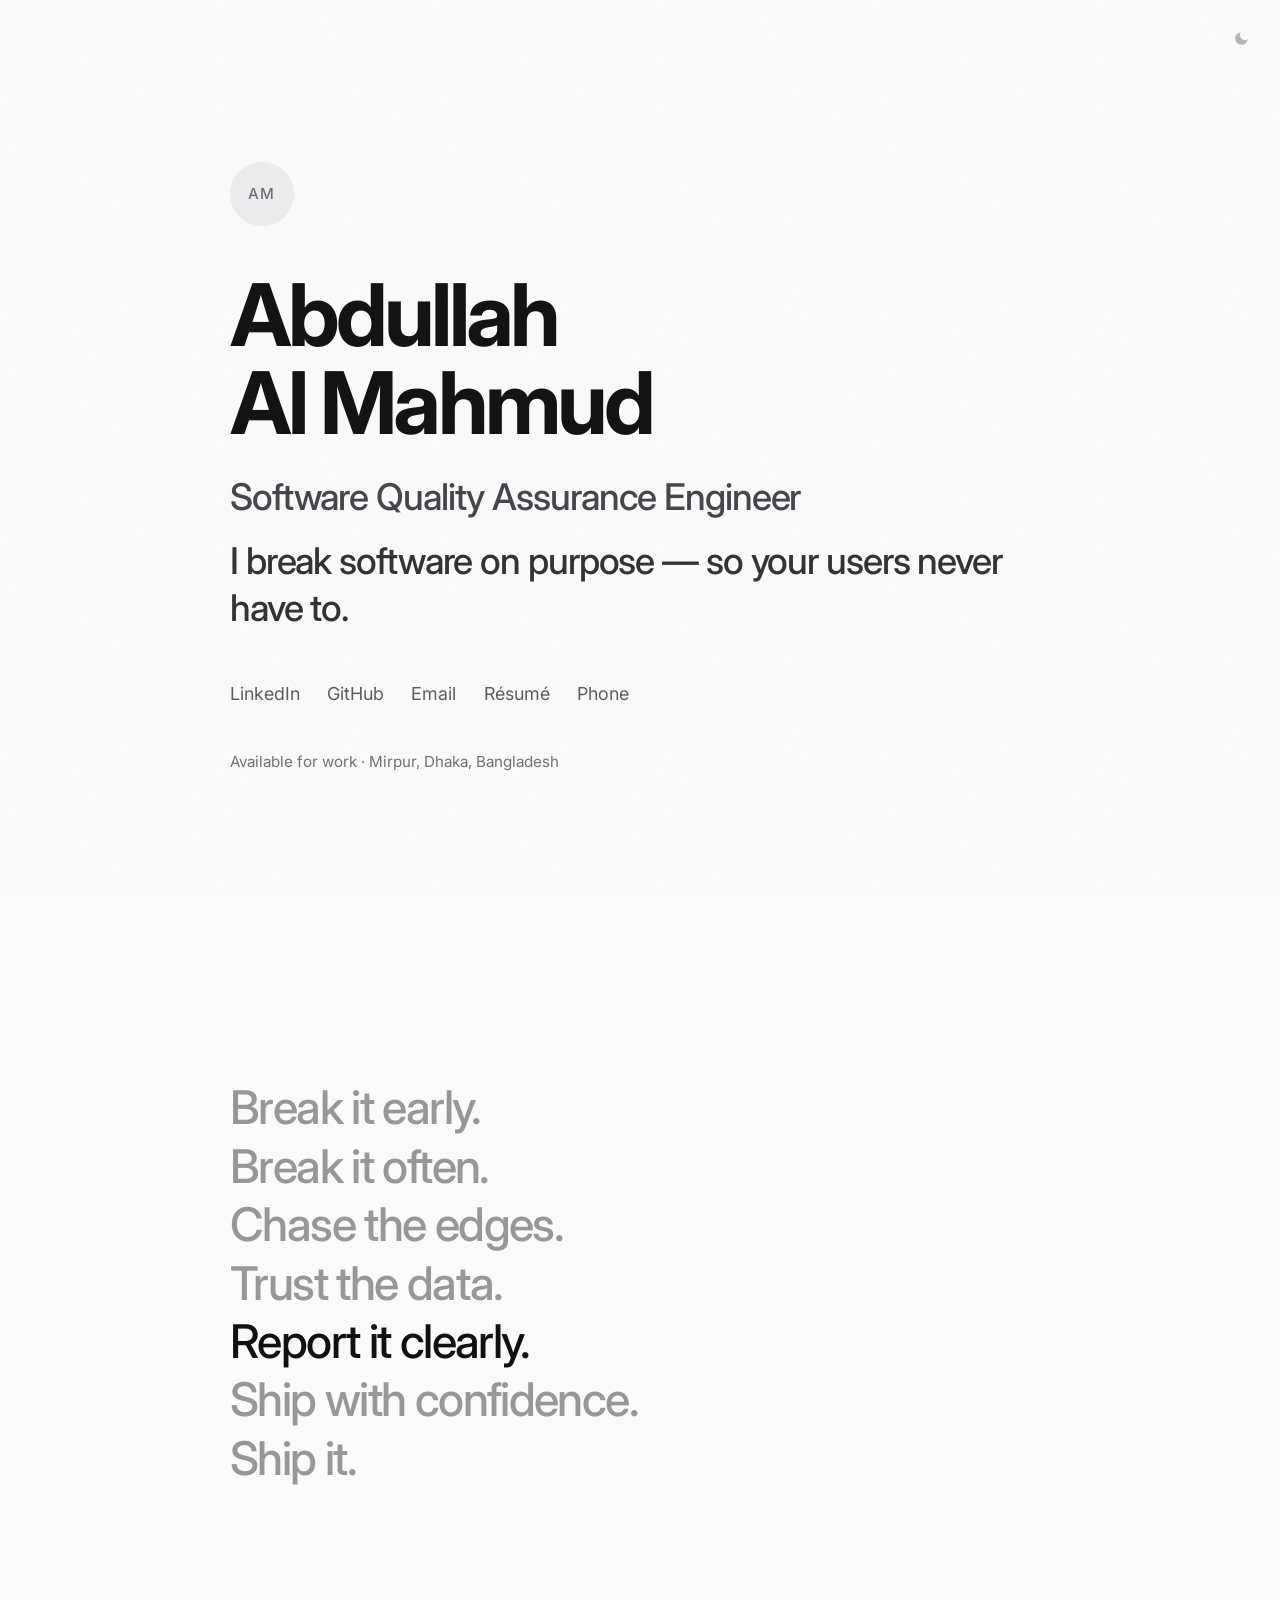
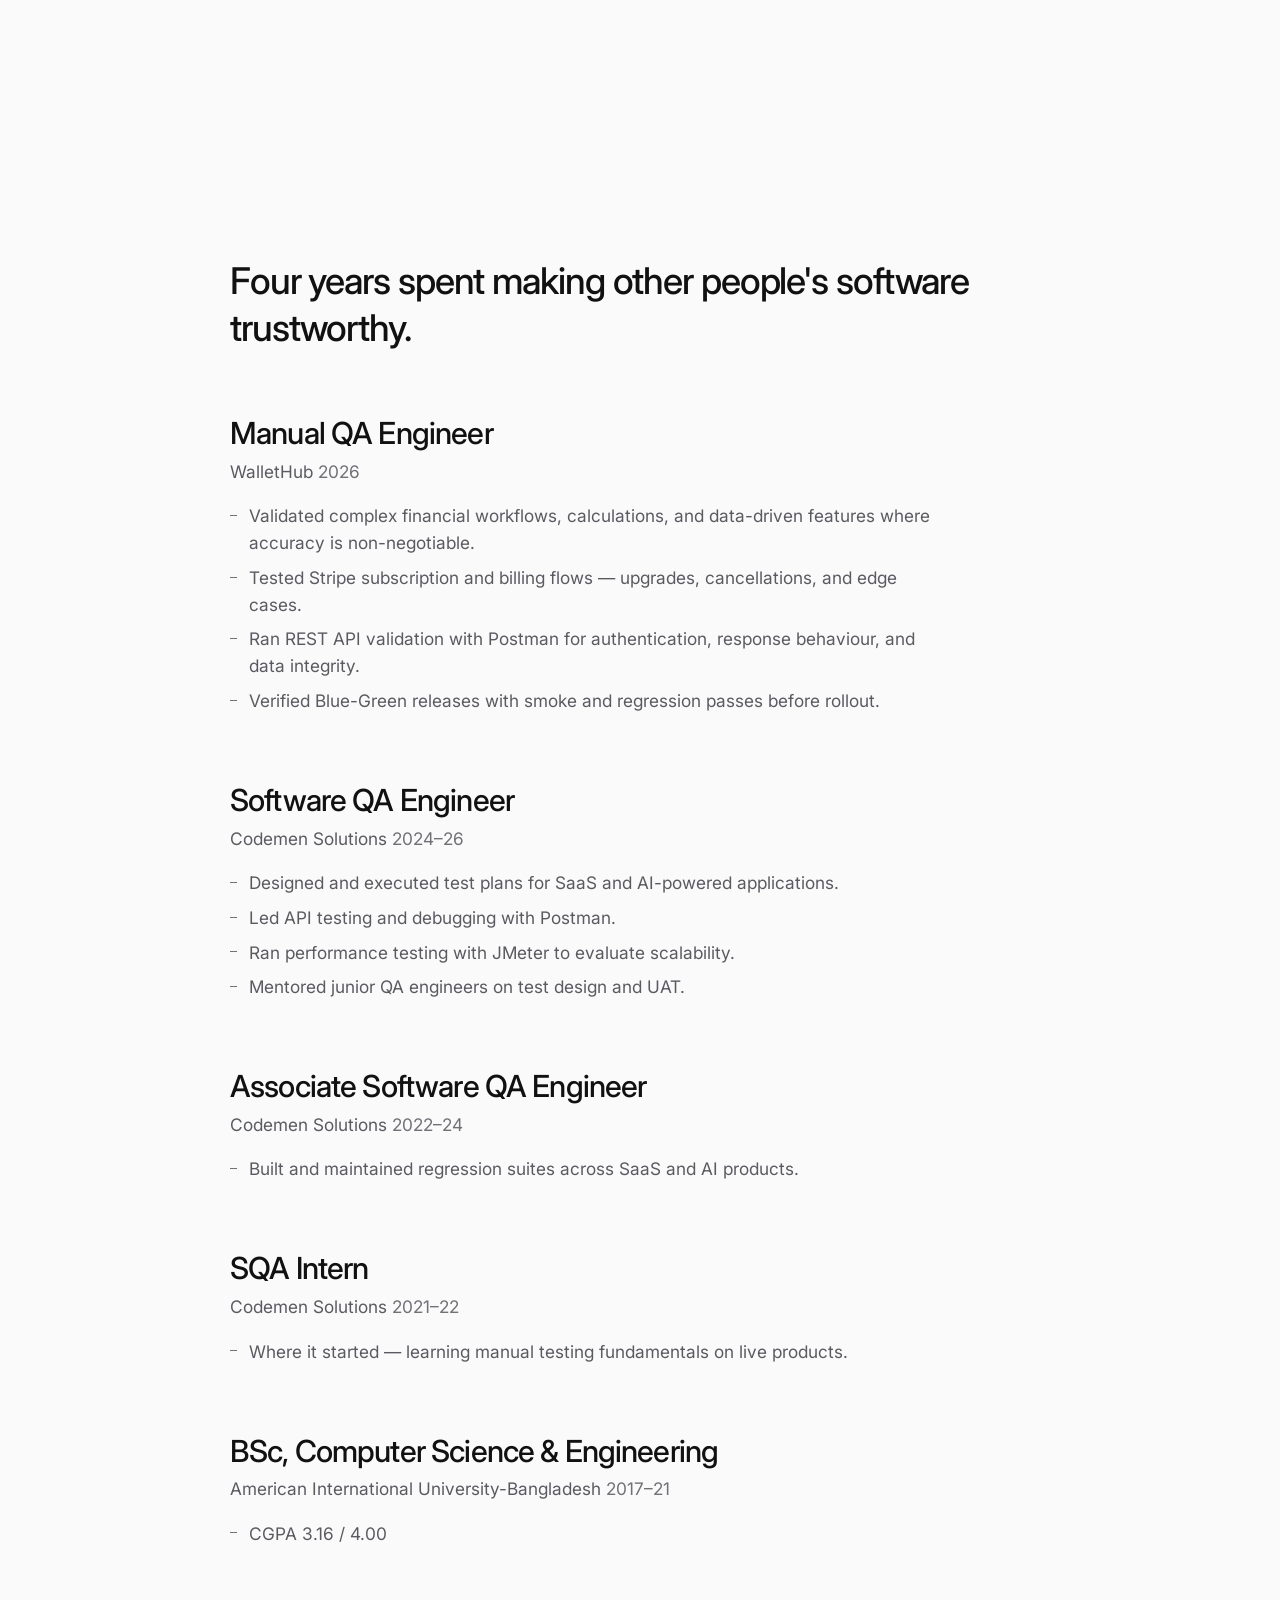
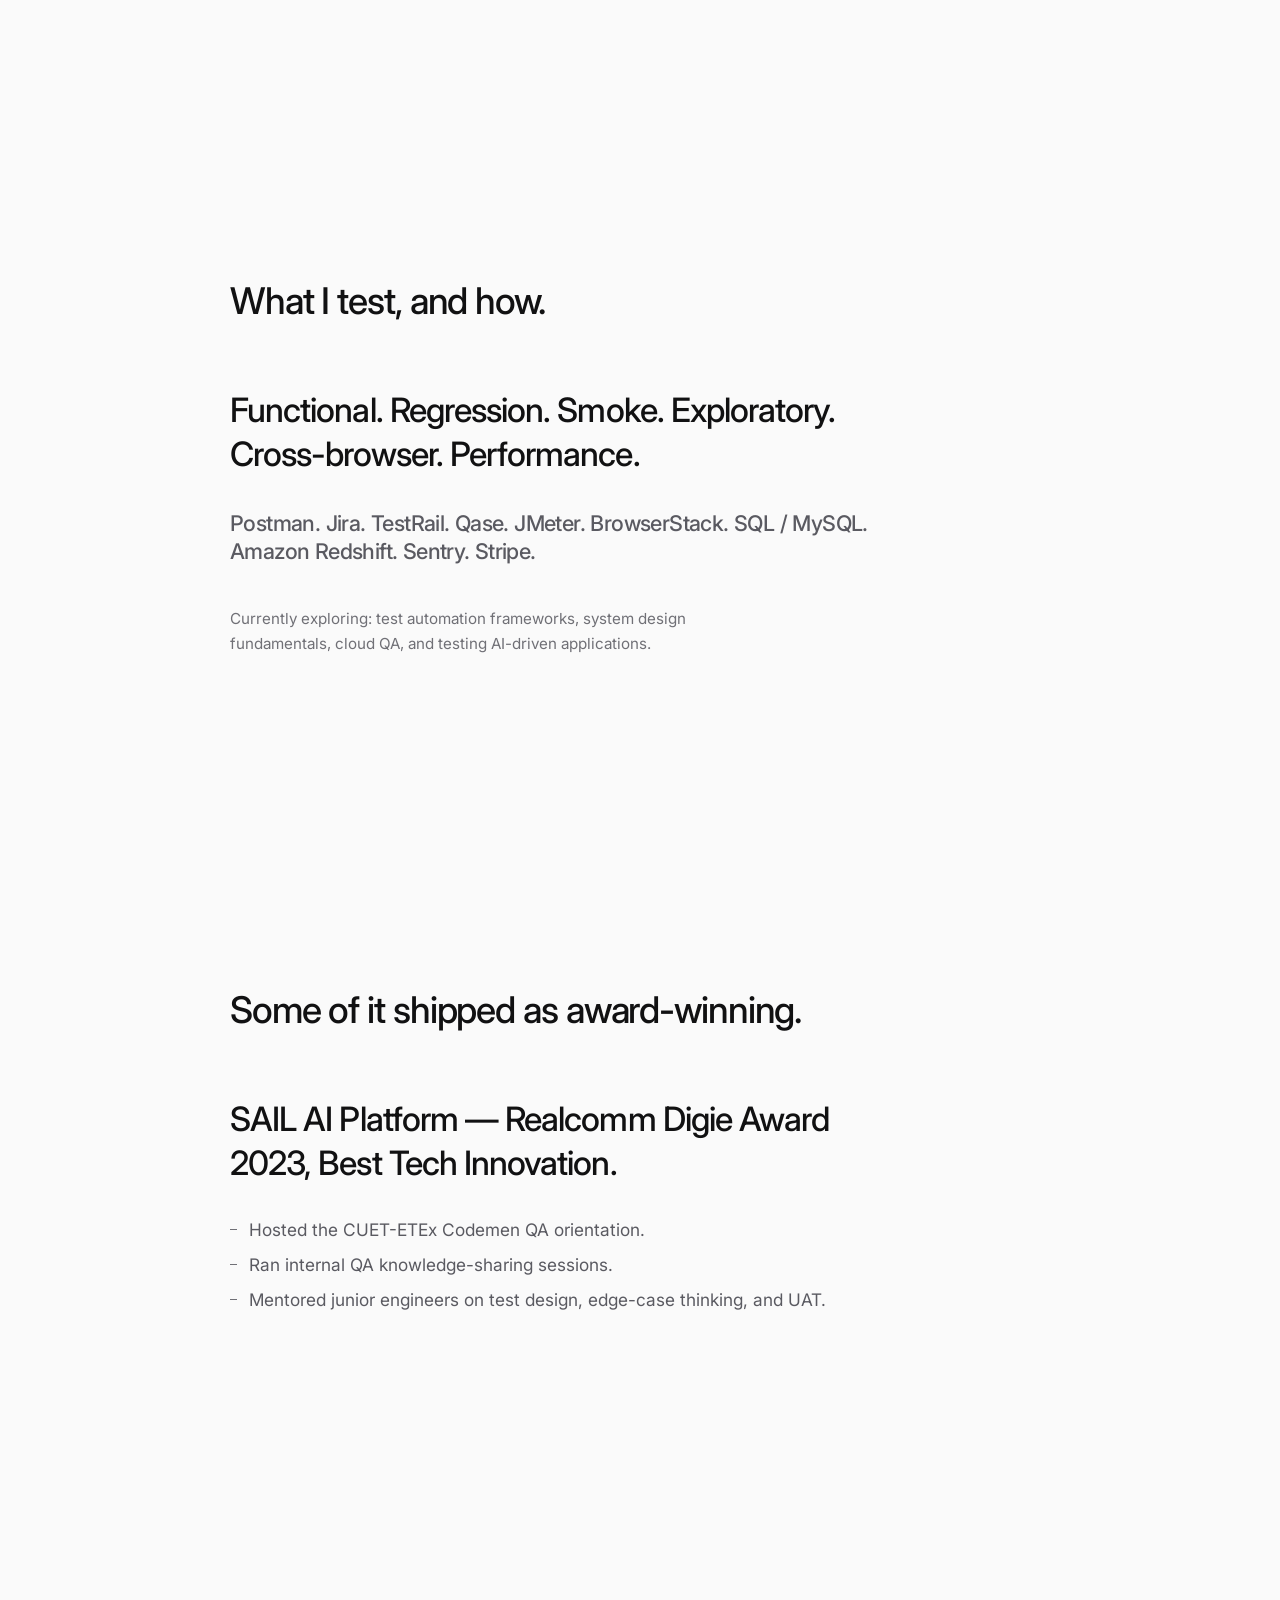
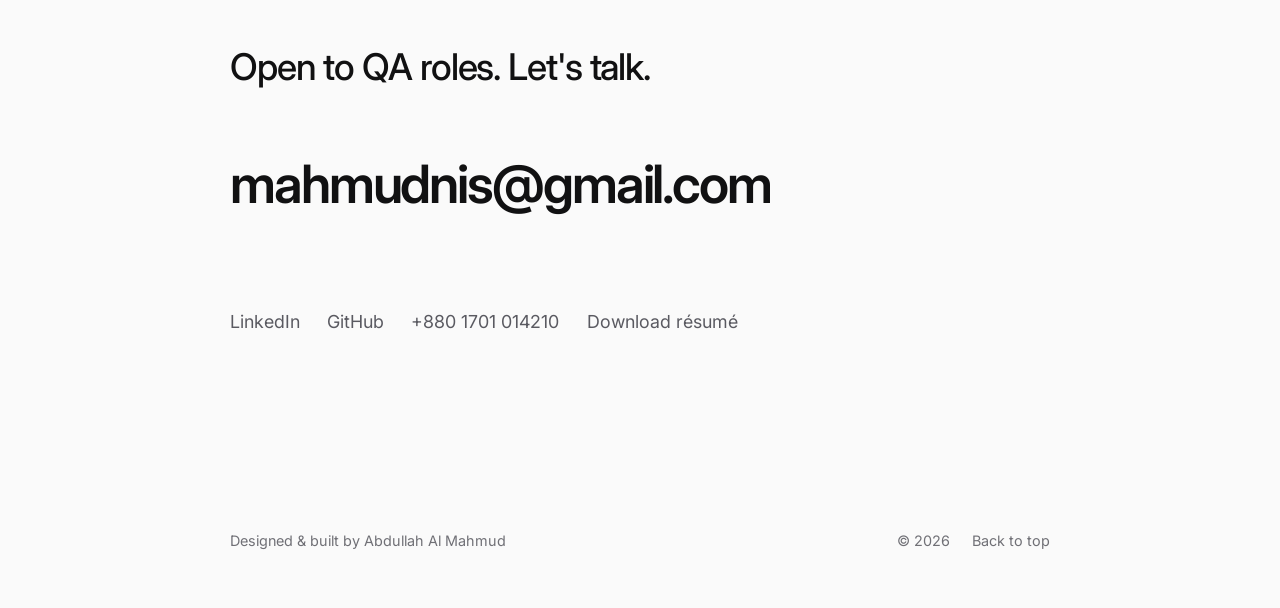
==== commit 3e61a469: "Keep the focus effect on the epigraph, not section headings A heading sits at the top of the viewpor" ====
--- a/index.html
+++ b/index.html
@@ -85,7 +85,7 @@
 
     <!-- ================= EXPERIENCE ================= -->
     <section class="chapter" id="experience">
-      <h2 class="statement chapter-statement" data-focus="soft">
+      <h2 class="statement chapter-statement">
         Four years spent making other people's software trustworthy.
       </h2>
 
@@ -140,7 +140,7 @@
 
     <!-- ================= EXPERTISE ================= -->
     <section class="chapter" id="expertise">
-      <h2 class="statement chapter-statement" data-focus="soft">What I test, and how.</h2>
+      <h2 class="statement chapter-statement">What I test, and how.</h2>
 
       <p class="big-words">Functional. Regression. Smoke. Exploratory. Cross-browser. Performance.</p>
 
@@ -156,7 +156,7 @@
 
     <!-- ================= HIGHLIGHTS ================= -->
     <section class="chapter" id="highlights">
-      <h2 class="statement chapter-statement" data-focus="soft">Some of it shipped as award-winning.</h2>
+      <h2 class="statement chapter-statement">Some of it shipped as award-winning.</h2>
 
       <p class="big-words">
         SAIL AI Platform — Realcomm Digie Award 2023, Best Tech Innovation.
@@ -171,7 +171,7 @@
 
     <!-- ================= CONTACT ================= -->
     <section class="chapter contact" id="contact">
-      <h2 class="statement chapter-statement" data-focus="soft">Open to QA roles. Let's talk.</h2>
+      <h2 class="statement chapter-statement">Open to QA roles. Let's talk.</h2>
 
       <a class="mega-link" href="mailto:mahmudnis@gmail.com">mahmudnis@gmail.com</a>
 
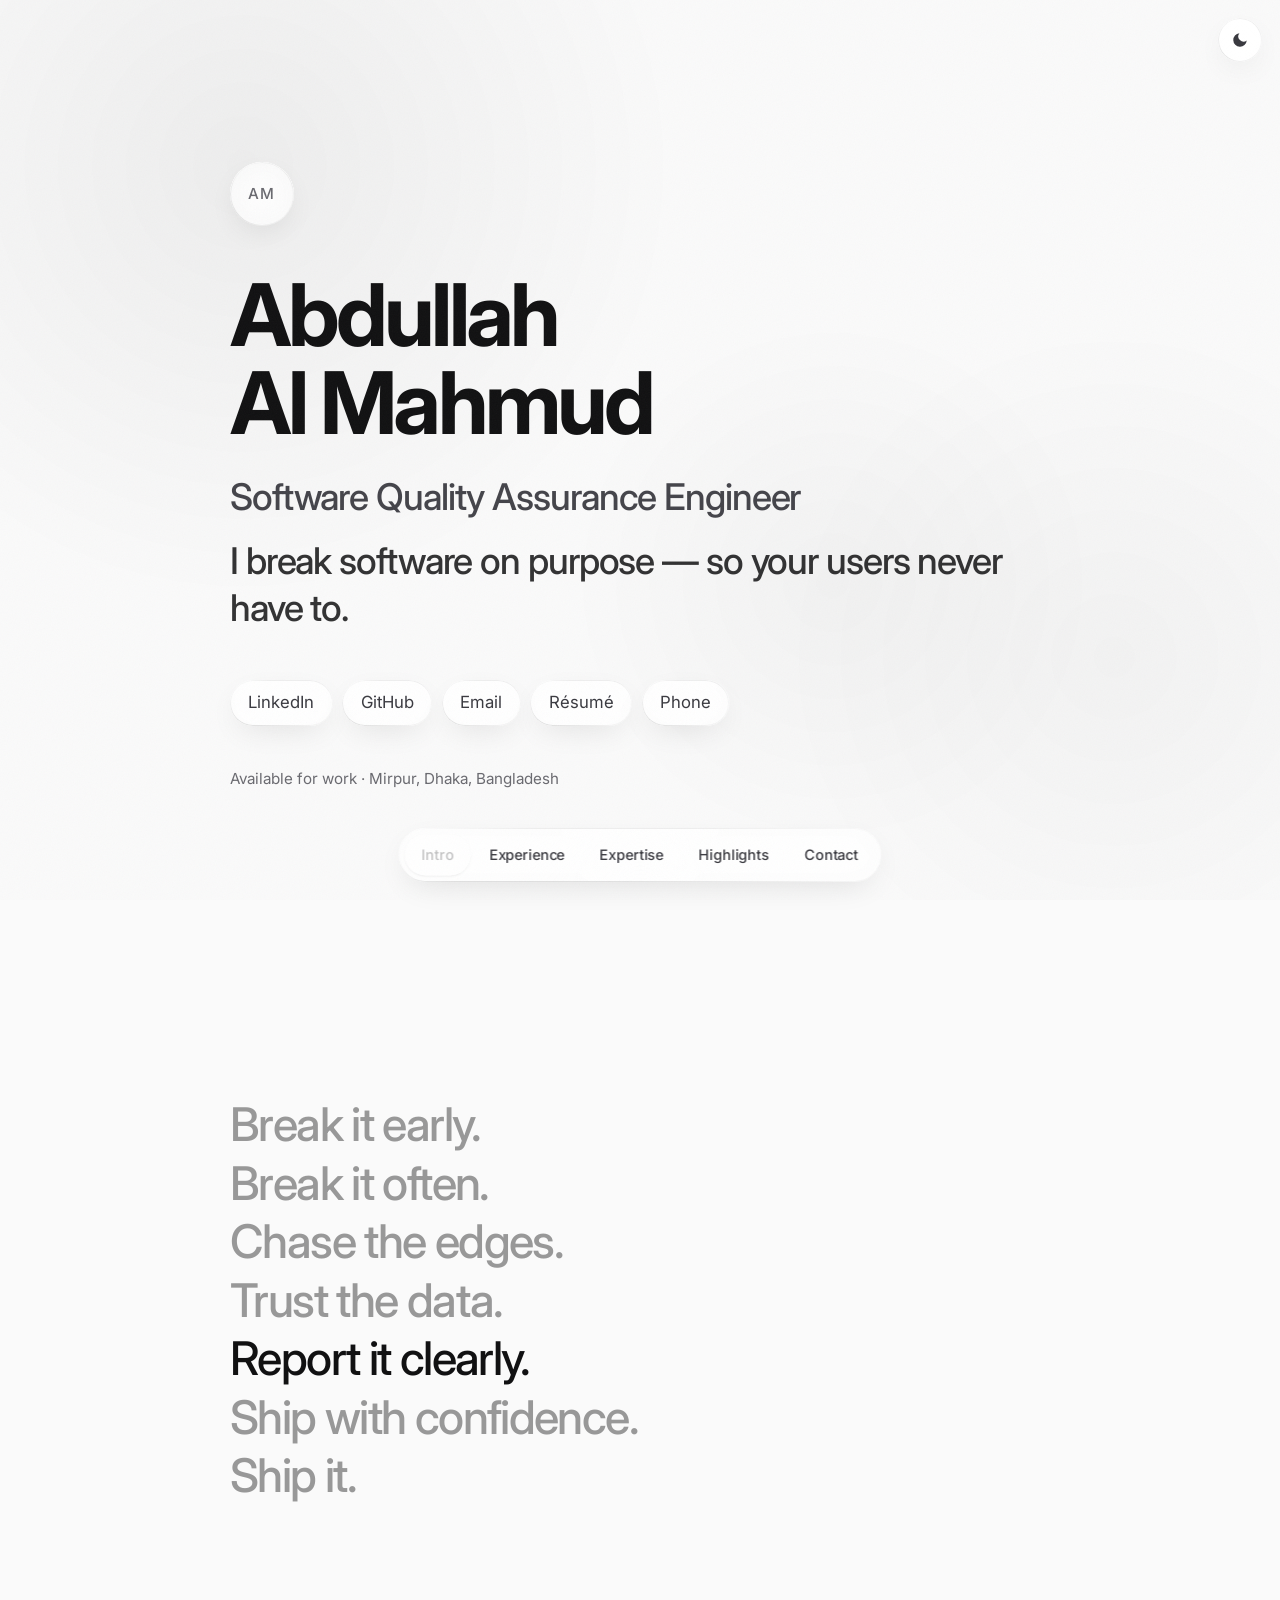
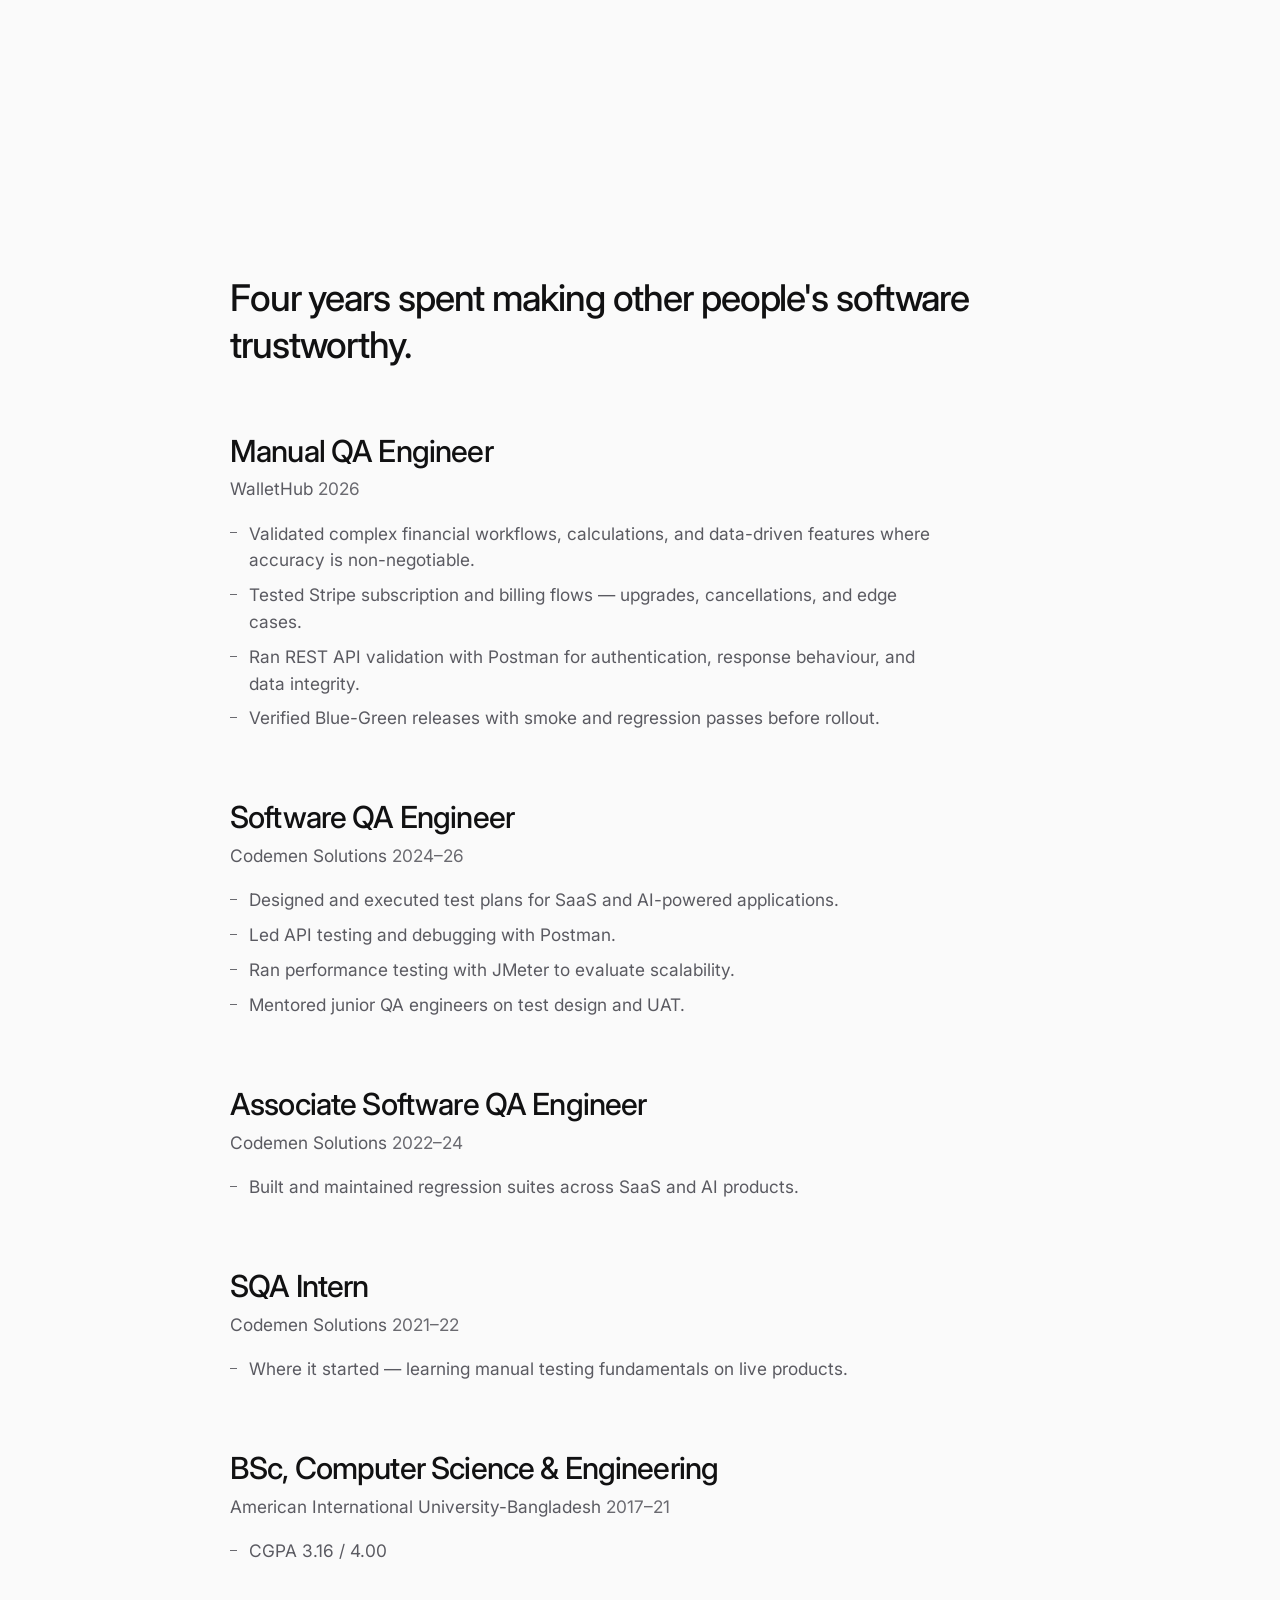
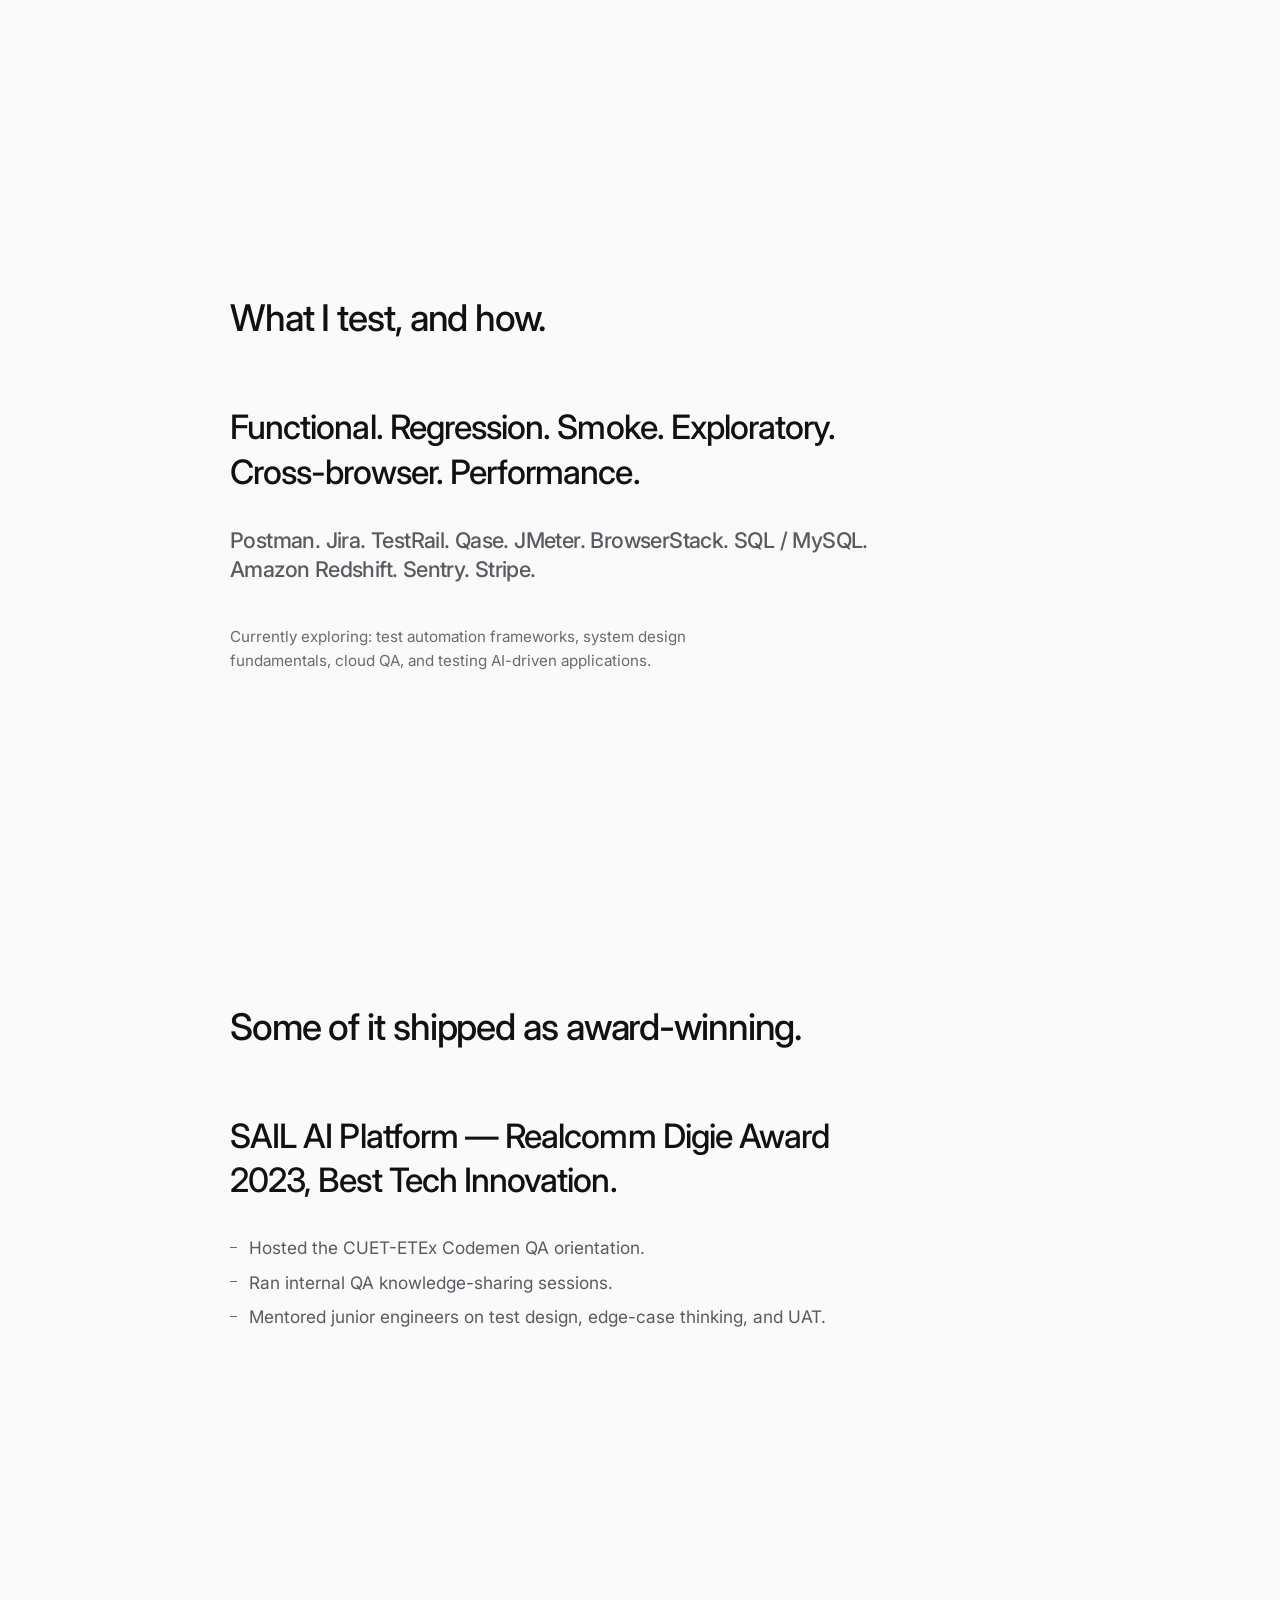
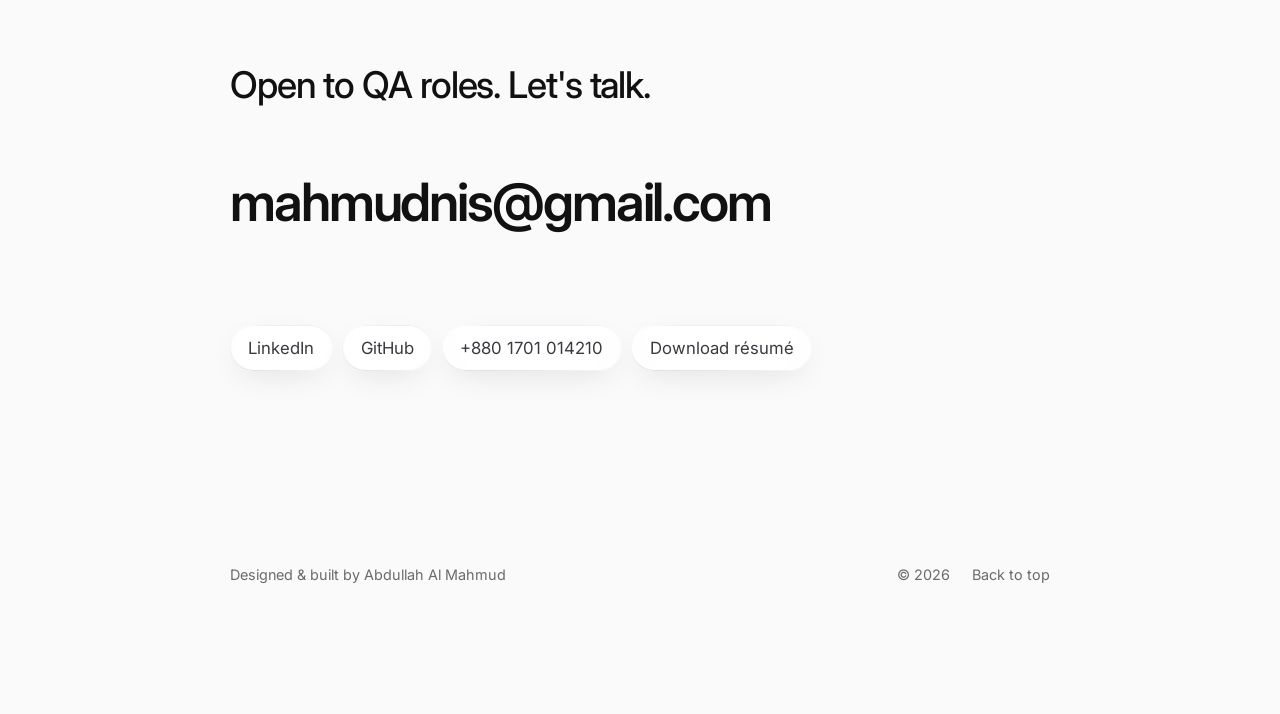
==== commit a09ecfc4: "Add a Liquid Glass layer over the poster Glass needs chrome to sit on and light behind it to refract" ====
--- a/index.html
+++ b/index.html
@@ -35,18 +35,24 @@
   <link rel="icon" href="data:image/svg+xml,<svg xmlns='http://www.w3.org/2000/svg' viewBox='0 0 100 100'><rect width='100' height='100' rx='22' fill='%230a0a0a'/><text x='50' y='70' font-size='54' font-family='sans-serif' font-weight='600' fill='%23ededed' text-anchor='middle'>A</text></svg>" />
 </head>
 <body>
+  <!-- Ambient light field. Glass has nothing to refract without it. -->
+  <div class="ambient" aria-hidden="true">
+    <span class="orb orb-a"></span>
+    <span class="orb orb-b"></span>
+    <span class="orb orb-c"></span>
+  </div>
   <div class="grain" aria-hidden="true"></div>
   <a class="skip-link" href="#main">Skip to content</a>
 
-  <button class="theme-toggle" id="theme-toggle" type="button" aria-label="Toggle light and dark theme">
-    <svg class="icon-sun" viewBox="0 0 24 24" width="17" height="17" aria-hidden="true"><circle cx="12" cy="12" r="4"/><path d="M12 2v2M12 20v2M4.9 4.9l1.4 1.4M17.7 17.7l1.4 1.4M2 12h2M20 12h2M4.9 19.1l1.4-1.4M17.7 6.3l1.4-1.4"/></svg>
-    <svg class="icon-moon" viewBox="0 0 24 24" width="17" height="17" aria-hidden="true"><path d="M21 12.8A9 9 0 1 1 11.2 3a7 7 0 0 0 9.8 9.8z"/></svg>
+  <button class="theme-toggle glass" id="theme-toggle" type="button" aria-label="Toggle light and dark theme">
+    <svg class="icon-sun" viewBox="0 0 24 24" width="18" height="18" aria-hidden="true"><circle cx="12" cy="12" r="4"/><path d="M12 2v2M12 20v2M4.9 4.9l1.4 1.4M17.7 17.7l1.4 1.4M2 12h2M20 12h2M4.9 19.1l1.4-1.4M17.7 6.3l1.4-1.4"/></svg>
+    <svg class="icon-moon" viewBox="0 0 24 24" width="18" height="18" aria-hidden="true"><path d="M21 12.8A9 9 0 1 1 11.2 3a7 7 0 0 0 9.8 9.8z"/></svg>
   </button>
 
   <main id="main">
     <!-- ================= INTRO ================= -->
     <section class="intro" id="top">
-      <div class="avatar">
+      <div class="avatar glass">
         <img src="assets/portrait.jpg" alt="Portrait of Abdullah Al Mahmud"
              onerror="this.parentNode.classList.add('is-fallback'); this.remove();" />
         <span class="avatar-fallback" aria-hidden="true">AM</span>
@@ -61,11 +67,11 @@
       </p>
 
       <ul class="links">
-        <li><a href="https://www.linkedin.com/in/aamahmuds/" target="_blank" rel="noopener">LinkedIn</a></li>
-        <li><a href="https://github.com/Mahmud9248" target="_blank" rel="noopener">GitHub</a></li>
-        <li><a href="mailto:mahmudnis@gmail.com">Email</a></li>
-        <li><a href="assets/resume.pdf" download>Résumé</a></li>
-        <li><a href="tel:+8801701014210">Phone</a></li>
+        <li><a class="glass" href="https://www.linkedin.com/in/aamahmuds/" target="_blank" rel="noopener">LinkedIn</a></li>
+        <li><a class="glass" href="https://github.com/Mahmud9248" target="_blank" rel="noopener">GitHub</a></li>
+        <li><a class="glass" href="mailto:mahmudnis@gmail.com">Email</a></li>
+        <li><a class="glass" href="assets/resume.pdf" download>Résumé</a></li>
+        <li><a class="glass" href="tel:+8801701014210">Phone</a></li>
       </ul>
 
       <p class="meta-line">Available for work · Mirpur, Dhaka, Bangladesh</p>
@@ -176,13 +182,24 @@
       <a class="mega-link" href="mailto:mahmudnis@gmail.com">mahmudnis@gmail.com</a>
 
       <ul class="links">
-        <li><a href="https://www.linkedin.com/in/aamahmuds/" target="_blank" rel="noopener">LinkedIn</a></li>
-        <li><a href="https://github.com/Mahmud9248" target="_blank" rel="noopener">GitHub</a></li>
-        <li><a href="tel:+8801701014210">+880 1701 014210</a></li>
-        <li><a href="assets/resume.pdf" download>Download résumé</a></li>
+        <li><a class="glass" href="https://www.linkedin.com/in/aamahmuds/" target="_blank" rel="noopener">LinkedIn</a></li>
+        <li><a class="glass" href="https://github.com/Mahmud9248" target="_blank" rel="noopener">GitHub</a></li>
+        <li><a class="glass" href="tel:+8801701014210">+880 1701 014210</a></li>
+        <li><a class="glass" href="assets/resume.pdf" download>Download résumé</a></li>
       </ul>
     </section>
   </main>
+
+  <nav class="dock glass" id="dock" aria-label="Sections">
+    <span class="dock-pill" aria-hidden="true"></span>
+    <ul>
+      <li><a href="#top" data-target="top">Intro</a></li>
+      <li><a href="#experience" data-target="experience">Experience</a></li>
+      <li><a href="#expertise" data-target="expertise">Expertise</a></li>
+      <li><a href="#highlights" data-target="highlights">Highlights</a></li>
+      <li><a href="#contact" data-target="contact">Contact</a></li>
+    </ul>
+  </nav>
 
   <footer class="footer">
     <p>Designed &amp; built by Abdullah Al Mahmud</p>
--- a/css/style.css
+++ b/css/style.css
@@ -1,6 +1,7 @@
 /* =========================================================
    Abdullah Al Mahmud — portfolio
-   Typographic poster. Greyscale. Hierarchy from brightness.
+   Typographic poster behind a Liquid Glass layer.
+   Greyscale. Hierarchy from brightness and light, not labels.
    ========================================================= */
 
 :root {
@@ -12,10 +13,29 @@
   --text: #ededed;
   --tone-2: #c2c2c8;
   --tone-3: #9a9aa1;
-  --dim: #808085;
+  --dim: #87878d;
+
+  /* Ambient light field */
+  --orb: rgba(255, 255, 255, 0.075);
+  --orb-soft: rgba(255, 255, 255, 0.045);
+
+  /* Glass material */
+  --glass-bg: rgba(255, 255, 255, 0.055);
+  --glass-blur: 18px;
+  --glass-sat: 150%;
+  --glass-bright: 1.06;
+  --glass-sheen: rgba(255, 255, 255, 0.14);
+  --glass-drop: rgba(0, 0, 0, 0.5);
+  --glass-inset-hi: rgba(255, 255, 255, 0.16);
+  --glass-inset-lo: rgba(255, 255, 255, 0.04);
+  --glass-rim-a: rgba(255, 255, 255, 0.62);
+  --glass-rim-b: rgba(255, 255, 255, 0.06);
+  --glass-rim-c: rgba(255, 255, 255, 0.38);
+  --glass-fill: rgba(255, 255, 255, 0.13);
 
   --ease: cubic-bezier(0.22, 1, 0.36, 1);
   --ease-out: cubic-bezier(0.16, 1, 0.3, 1);
+  --spring: cubic-bezier(0.34, 1.4, 0.5, 1);
 
   color-scheme: dark;
 }
@@ -27,7 +47,20 @@
   --text: #111112;
   --tone-2: #3a3a40;
   --tone-3: #5a5a61;
-  --dim: #707076;
+  --dim: #6a6a70;
+
+  --orb: rgba(0, 0, 0, 0.05);
+  --orb-soft: rgba(0, 0, 0, 0.03);
+
+  --glass-bg: rgba(255, 255, 255, 0.5);
+  --glass-sheen: rgba(255, 255, 255, 0.8);
+  --glass-drop: rgba(17, 17, 18, 0.12);
+  --glass-inset-hi: rgba(255, 255, 255, 0.95);
+  --glass-inset-lo: rgba(17, 17, 18, 0.05);
+  --glass-rim-a: rgba(255, 255, 255, 0.95);
+  --glass-rim-b: rgba(17, 17, 18, 0.07);
+  --glass-rim-c: rgba(255, 255, 255, 0.6);
+  --glass-fill: rgba(255, 255, 255, 0.75);
 
   color-scheme: light;
 }
@@ -69,7 +102,7 @@
 :focus-visible {
   outline: 2px solid var(--text);
   outline-offset: 3px;
-  border-radius: 2px;
+  border-radius: 4px;
 }
 
 ::-webkit-scrollbar {
@@ -104,17 +137,75 @@
   position: fixed;
   top: -100px;
   left: 1rem;
-  z-index: 10000;
+  z-index: 10050;
   padding: 0.6rem 1rem;
   background: var(--text);
   color: var(--bg);
   font-size: 0.9rem;
   text-decoration: none;
-  border-radius: 0.4rem;
+  border-radius: 999px;
   transition: top 0.2s var(--ease);
 }
 .skip-link:focus {
   top: 1rem;
+}
+
+/* =========================================================
+   Ambient light field
+   Drifting greyscale light. Gives the glass something to
+   refract — without it, backdrop-filter has nothing to read.
+   ========================================================= */
+
+.ambient {
+  position: fixed;
+  inset: 0;
+  z-index: 0;
+  overflow: hidden;
+  pointer-events: none;
+}
+
+.orb {
+  position: absolute;
+  border-radius: 50%;
+  will-change: transform;
+}
+
+.orb-a {
+  width: 78vmax;
+  height: 78vmax;
+  top: -26vmax;
+  left: -20vmax;
+  background: radial-gradient(circle, var(--orb), transparent 62%);
+  animation: drift-a 44s ease-in-out infinite;
+}
+.orb-b {
+  width: 62vmax;
+  height: 62vmax;
+  right: -18vmax;
+  bottom: -12vmax;
+  background: radial-gradient(circle, var(--orb-soft), transparent 60%);
+  animation: drift-b 58s ease-in-out infinite;
+}
+.orb-c {
+  width: 46vmax;
+  height: 46vmax;
+  top: 32%;
+  left: 42%;
+  background: radial-gradient(circle, var(--orb-soft), transparent 64%);
+  animation: drift-c 71s ease-in-out infinite;
+}
+
+@keyframes drift-a {
+  0%, 100% { transform: translate3d(0, 0, 0) scale(1); }
+  50%      { transform: translate3d(9vmax, 7vmax, 0) scale(1.14); }
+}
+@keyframes drift-b {
+  0%, 100% { transform: translate3d(0, 0, 0) scale(1.06); }
+  50%      { transform: translate3d(-11vmax, -6vmax, 0) scale(1); }
+}
+@keyframes drift-c {
+  0%, 100% { transform: translate3d(0, 0, 0) scale(1); }
+  50%      { transform: translate3d(-7vmax, 9vmax, 0) scale(1.18); }
 }
 
 /* ---------- Film grain ---------- */
@@ -122,10 +213,63 @@
 .grain {
   position: fixed;
   inset: 0;
-  z-index: 9998;
+  z-index: 10000;
   pointer-events: none;
   opacity: 0.035;
   background-image: url("data:image/svg+xml,%3Csvg xmlns='http://www.w3.org/2000/svg' width='220' height='220'%3E%3Cfilter id='n'%3E%3CfeTurbulence type='fractalNoise' baseFrequency='0.82' numOctaves='4' stitchTiles='stitch'/%3E%3C/filter%3E%3Crect width='220' height='220' filter='url(%23n)'/%3E%3C/svg%3E");
+}
+
+/* =========================================================
+   Glass material
+   Three layers: a translucent fill, a pointer-tracked
+   specular sheen, and a masked gradient rim on the edge.
+   ========================================================= */
+
+.glass {
+  position: relative;
+  background-color: var(--glass-bg);
+  background-image: radial-gradient(
+    200px 200px at var(--mx, 50%) var(--my, -10%),
+    var(--glass-sheen),
+    transparent 68%
+  );
+  box-shadow:
+    0 10px 32px -10px var(--glass-drop),
+    inset 0 1px 0.5px var(--glass-inset-hi),
+    inset 0 -1px 0.5px var(--glass-inset-lo);
+  -webkit-backdrop-filter: blur(var(--glass-blur)) saturate(var(--glass-sat))
+    brightness(var(--glass-bright));
+  backdrop-filter: blur(var(--glass-blur)) saturate(var(--glass-sat))
+    brightness(var(--glass-bright));
+}
+
+/* The specular rim: a 1px gradient hairline, brightest top-left
+   and bottom-right, near-invisible through the middle. */
+.glass::after {
+  content: "";
+  position: absolute;
+  inset: 0;
+  border-radius: inherit;
+  padding: 1px;
+  background: linear-gradient(
+    145deg,
+    var(--glass-rim-a) 0%,
+    var(--glass-rim-b) 24%,
+    var(--glass-rim-b) 52%,
+    var(--glass-rim-c) 100%
+  );
+  -webkit-mask: linear-gradient(#000 0 0) content-box, linear-gradient(#000 0 0);
+  -webkit-mask-composite: xor;
+  mask: linear-gradient(#000 0 0) content-box, linear-gradient(#000 0 0);
+  mask-composite: exclude;
+  pointer-events: none;
+}
+
+/* Browsers without backdrop-filter get a solid, still-legible panel. */
+@supports not ((backdrop-filter: blur(1px)) or (-webkit-backdrop-filter: blur(1px))) {
+  .glass {
+    background-color: var(--elev);
+  }
 }
 
 /* ---------- Theme toggle ---------- */
@@ -134,24 +278,25 @@
   position: fixed;
   top: 1.15rem;
   right: 1.15rem;
-  z-index: 10000;
+  z-index: 10001;
   display: grid;
   place-items: center;
-  width: 40px;
-  height: 40px;
+  width: 44px;
+  height: 44px;
   padding: 0;
   border: 0;
   border-radius: 999px;
-  background: transparent;
-  color: var(--dim);
-  opacity: 0.5;
+  color: var(--tone-2);
   cursor: pointer;
-  transition: opacity 0.25s var(--ease), color 0.25s var(--ease);
-}
-.theme-toggle:hover,
-.theme-toggle:focus-visible {
-  opacity: 1;
-  color: var(--text);
+  transition: color 0.25s var(--ease), transform 0.25s var(--spring),
+    background-color 0.4s var(--ease), box-shadow 0.4s var(--ease);
+}
+.theme-toggle:hover {
+  color: var(--text);
+  transform: scale(1.06);
+}
+.theme-toggle:active {
+  transform: scale(0.94);
 }
 .theme-toggle svg {
   grid-area: 1 / 1;
@@ -176,6 +321,8 @@
 
 main > section,
 .footer {
+  position: relative;
+  z-index: 1;
   width: min(calc(100% - 2.5rem), var(--maxw));
   margin-inline: auto;
 }
@@ -193,7 +340,6 @@
 }
 
 .avatar {
-  position: relative;
   display: grid;
   place-items: center;
   width: 64px;
@@ -201,7 +347,8 @@
   margin-bottom: clamp(1.7rem, 4vw, 2.8rem);
   border-radius: 50%;
   overflow: hidden;
-  background: var(--elev);
+  background-color: var(--elev);
+  background-image: none;
 }
 .avatar img {
   display: block;
@@ -218,6 +365,9 @@
   color: var(--dim);
   user-select: none;
 }
+.avatar.is-fallback {
+  background-color: var(--glass-bg);
+}
 .avatar.is-fallback .avatar-fallback {
   display: block;
 }
@@ -244,27 +394,33 @@
   color: var(--text);
 }
 
+/* ---------- Link capsules ---------- */
+
 .links {
   display: flex;
   flex-wrap: wrap;
-  gap: 0.5rem 1.7rem;
+  gap: 0.6rem;
   margin: clamp(1.9rem, 4.5vw, 3rem) 0 0;
   padding: 0;
   list-style: none;
 }
+
 .links a {
-  font-size: clamp(1rem, 2.1vw, 1.12rem);
-  color: var(--tone-3);
-  text-decoration: underline;
-  text-decoration-color: transparent;
-  text-decoration-thickness: 1px;
-  text-underline-offset: 0.26em;
-  transition: color 0.25s var(--ease), text-decoration-color 0.25s var(--ease);
-}
-.links a:hover,
-.links a:focus-visible {
-  color: var(--text);
-  text-decoration-color: currentColor;
+  display: inline-block;
+  padding: 0.6rem 1.15rem;
+  border-radius: 999px;
+  font-size: clamp(0.95rem, 1.9vw, 1.05rem);
+  color: var(--tone-2);
+  text-decoration: none;
+  transition: color 0.25s var(--ease), transform 0.25s var(--spring),
+    background-color 0.4s var(--ease), box-shadow 0.4s var(--ease);
+}
+.links a:hover {
+  color: var(--text);
+  transform: translateY(-2px);
+}
+.links a:active {
+  transform: translateY(0) scale(0.97);
 }
 
 .meta-line {
@@ -411,6 +567,66 @@
   text-decoration-color: currentColor;
 }
 
+/* =========================================================
+   Glass dock (iOS 26 tab bar)
+   ========================================================= */
+
+.dock {
+  position: fixed;
+  left: 50%;
+  bottom: max(1.15rem, env(safe-area-inset-bottom));
+  z-index: 9000;
+  display: flex;
+  padding: 0.4rem;
+  border-radius: 999px;
+  transform: translateX(-50%);
+  background-color: var(--glass-bg);
+}
+
+.dock-pill {
+  position: absolute;
+  top: 0;
+  left: 0;
+  width: 0;
+  height: 0;
+  border-radius: 999px;
+  background-color: var(--glass-fill);
+  box-shadow:
+    inset 0 1px 0.5px var(--glass-inset-hi),
+    0 1px 3px -1px var(--glass-drop);
+  pointer-events: none;
+  transition: transform 0.5s var(--spring), width 0.5s var(--spring),
+    height 0.5s var(--spring), opacity 0.3s var(--ease);
+}
+
+.dock ul {
+  display: flex;
+  align-items: center;
+  gap: 0.1rem;
+  margin: 0;
+  padding: 0;
+  list-style: none;
+}
+
+.dock a {
+  display: block;
+  padding: 0.55rem 1.05rem;
+  border-radius: 999px;
+  font-size: 0.9rem;
+  font-weight: 500;
+  letter-spacing: -0.01em;
+  white-space: nowrap;
+  color: var(--tone-2);
+  text-decoration: none;
+  transition: color 0.3s var(--ease);
+}
+.dock a:hover {
+  color: var(--text);
+}
+.dock a.is-active {
+  color: var(--text);
+}
+
 /* ---------- Footer ---------- */
 
 .footer {
@@ -419,7 +635,7 @@
   align-items: baseline;
   justify-content: space-between;
   gap: 0.5rem 1.6rem;
-  padding-block: 2.5rem 3.5rem;
+  padding-block: 2.5rem 8rem;
   font-size: 0.9rem;
   color: var(--dim);
 }
@@ -440,7 +656,45 @@
   gap: 1.4rem;
 }
 
-/* ---------- Reduced motion ---------- */
+/* ---------- Narrow screens ---------- */
+
+@media (max-width: 620px) {
+  .dock {
+    bottom: max(0.85rem, env(safe-area-inset-bottom));
+    padding: 0.3rem;
+    max-width: calc(100% - 1.5rem);
+  }
+  .dock ul {
+    gap: 0;
+    overflow-x: auto;
+    scrollbar-width: none;
+    -ms-overflow-style: none;
+    overscroll-behavior-x: contain;
+  }
+  .dock ul::-webkit-scrollbar {
+    display: none;
+  }
+  .dock a {
+    padding: 0.5rem 0.66rem;
+    font-size: 0.8rem;
+  }
+}
+
+@media (max-width: 400px) {
+  .dock a {
+    padding: 0.5rem 0.5rem;
+    font-size: 0.76rem;
+  }
+}
+
+@media (max-width: 380px) {
+  .dock a {
+    padding: 0.5rem 0.42rem;
+    font-size: 0.72rem;
+  }
+}
+
+/* ---------- Preference fallbacks ---------- */
 
 @media (prefers-reduced-motion: reduce) {
   *,
@@ -453,4 +707,18 @@
   [data-focus] {
     opacity: 1 !important;
   }
-}
+  .orb {
+    animation: none;
+  }
+}
+
+@media (prefers-reduced-transparency: reduce) {
+  .glass {
+    -webkit-backdrop-filter: none;
+    backdrop-filter: none;
+    background-color: var(--elev);
+  }
+  .ambient {
+    display: none;
+  }
+}
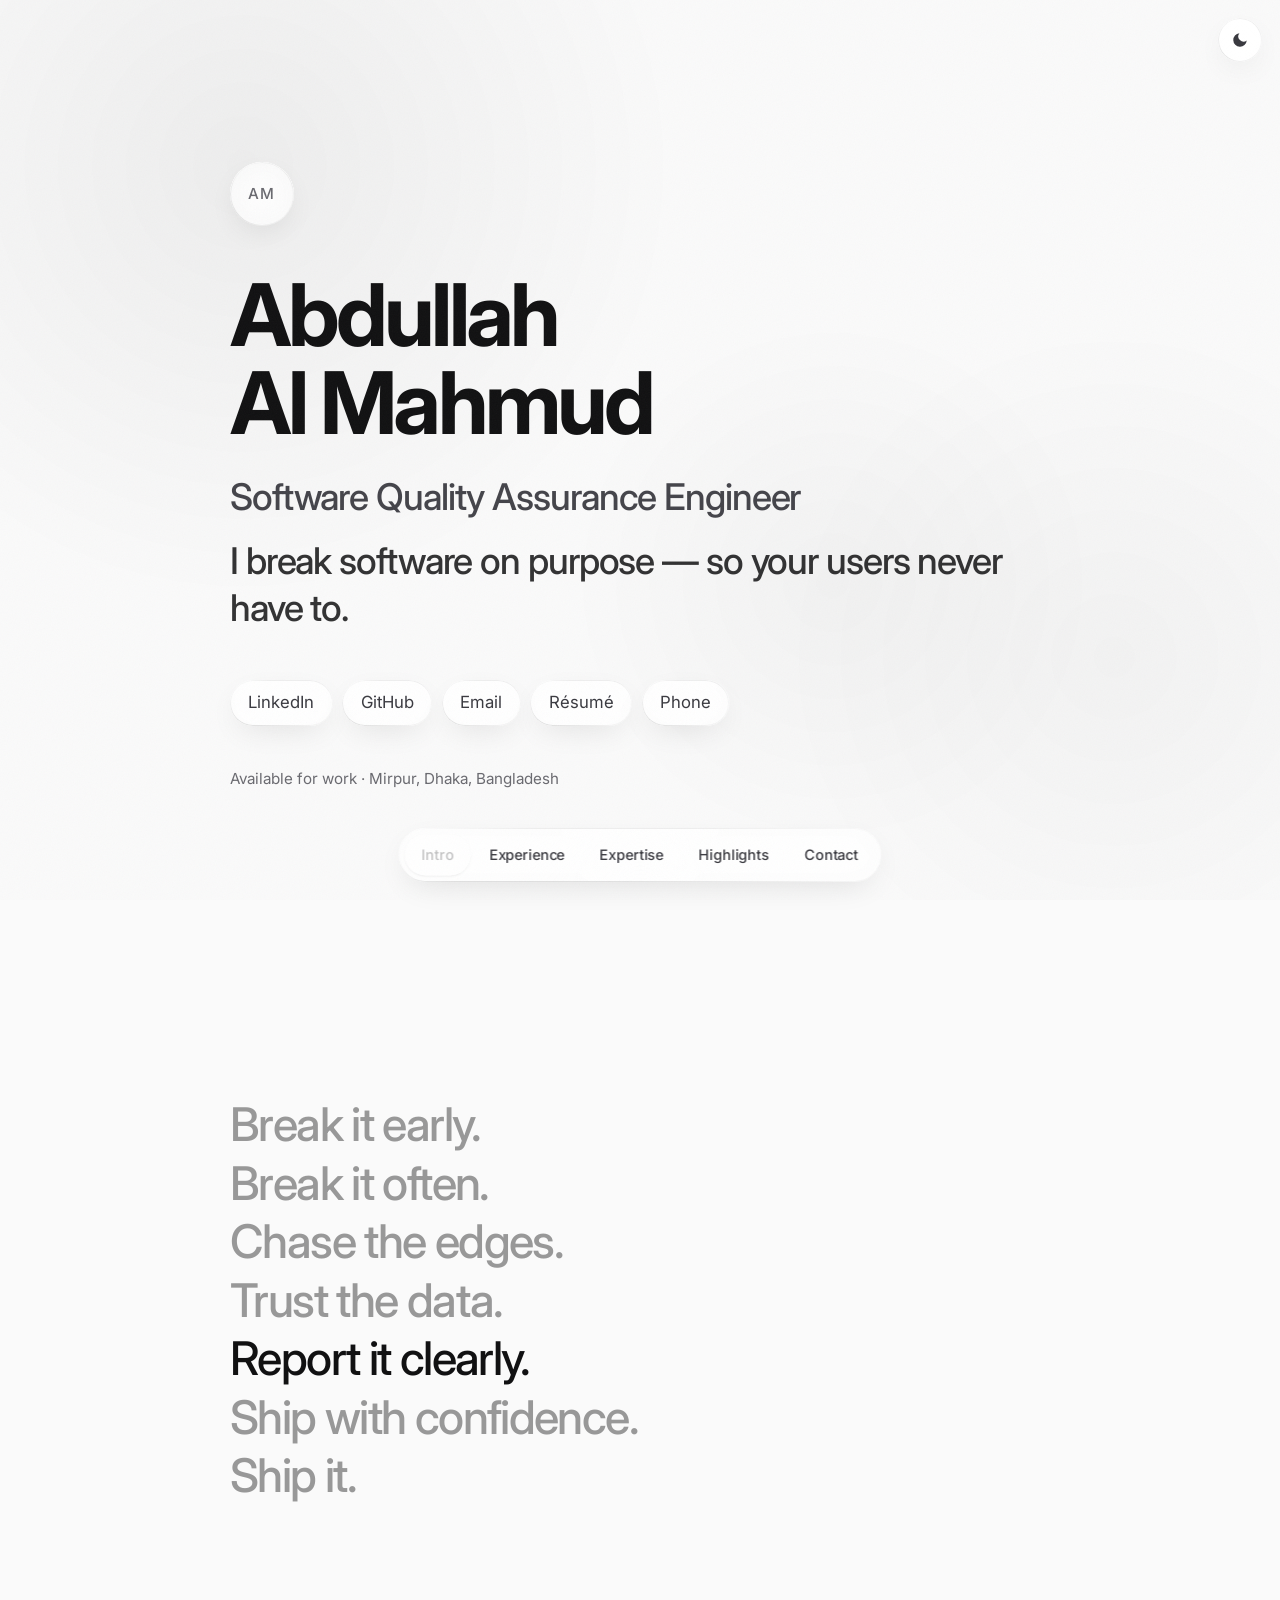
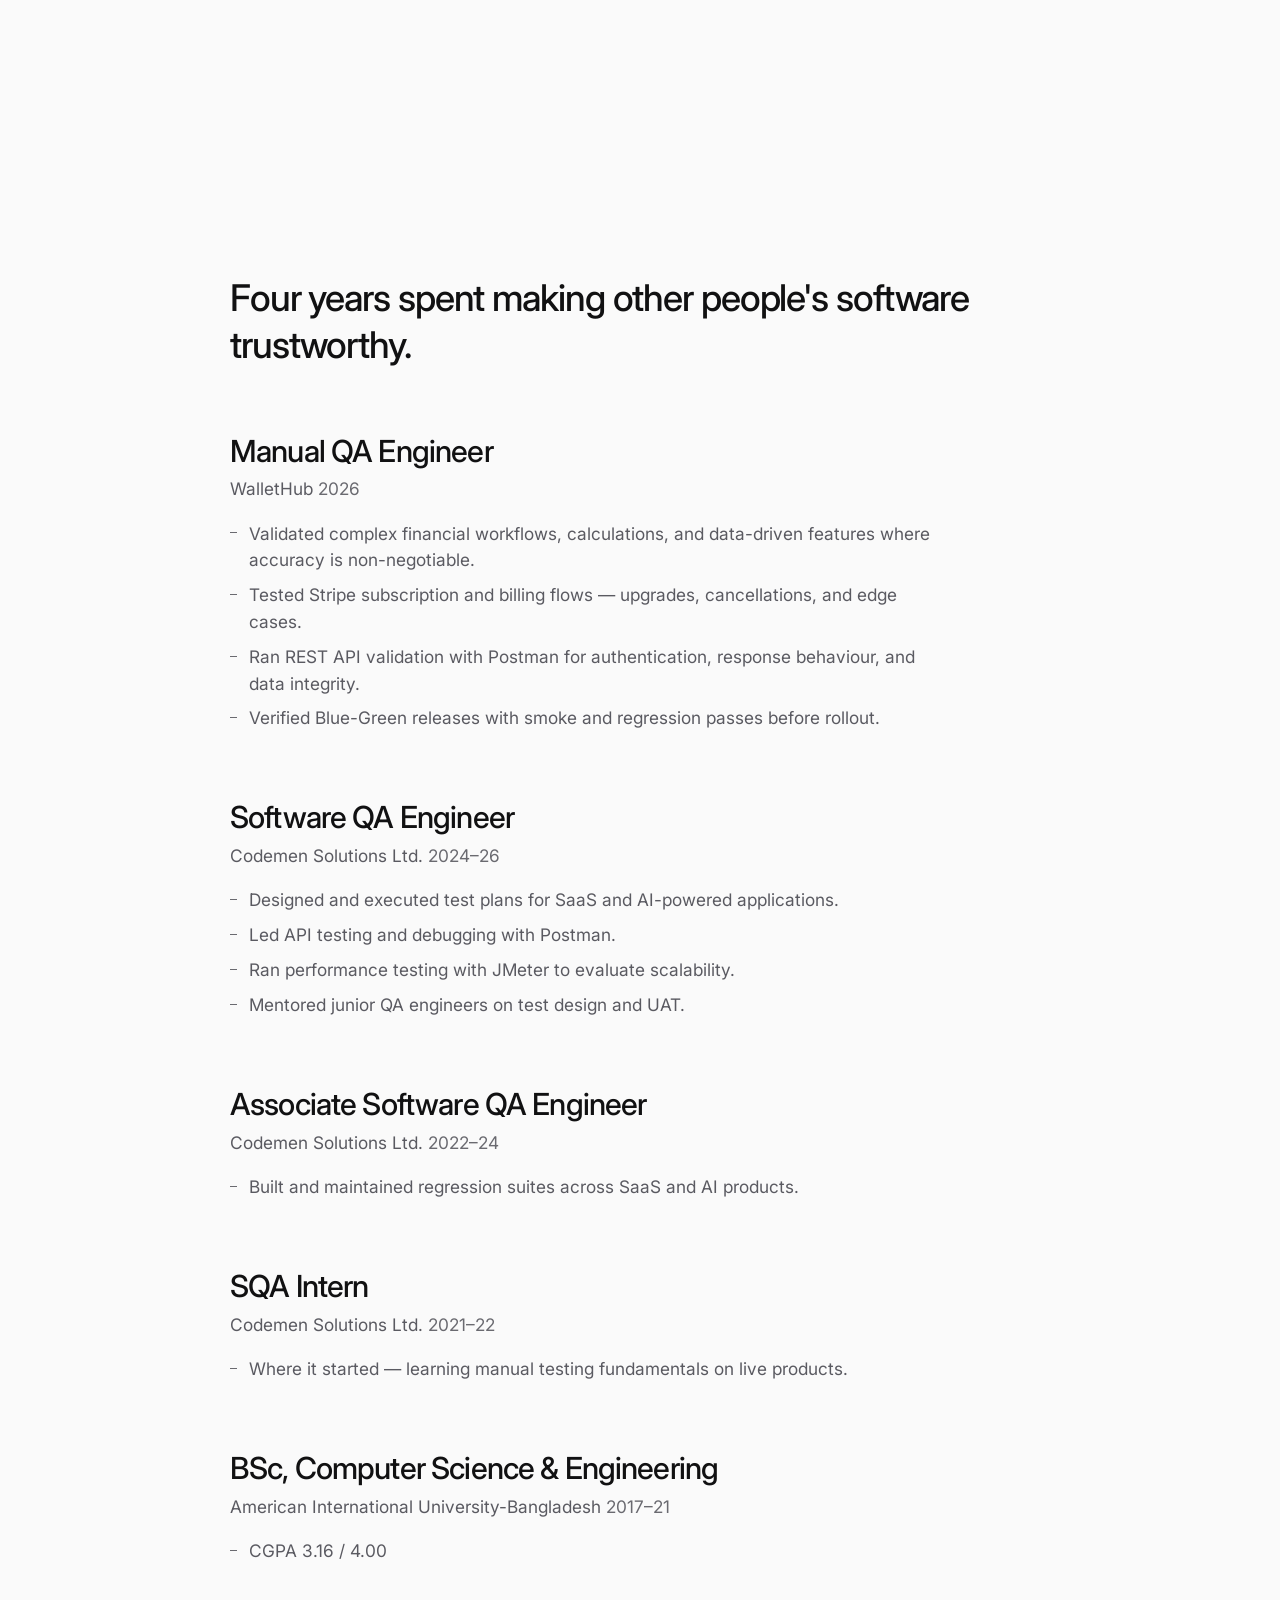
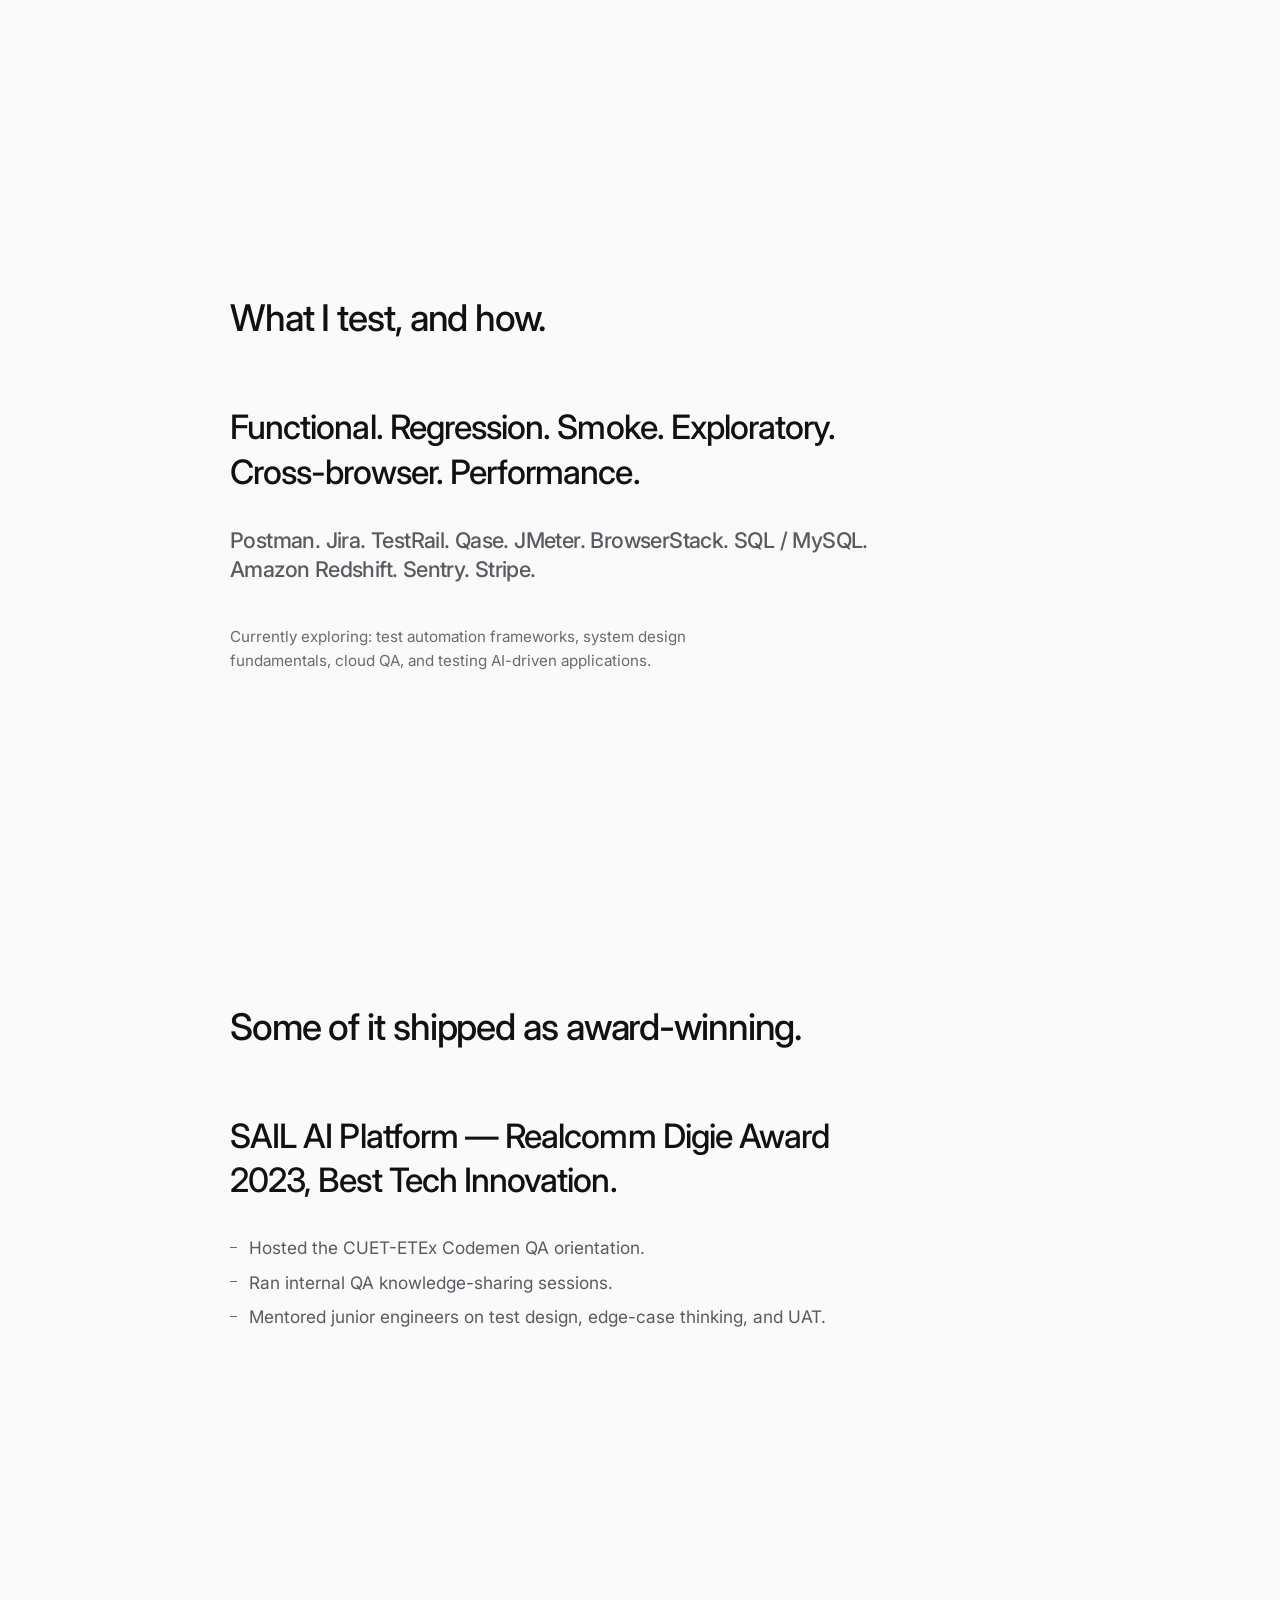
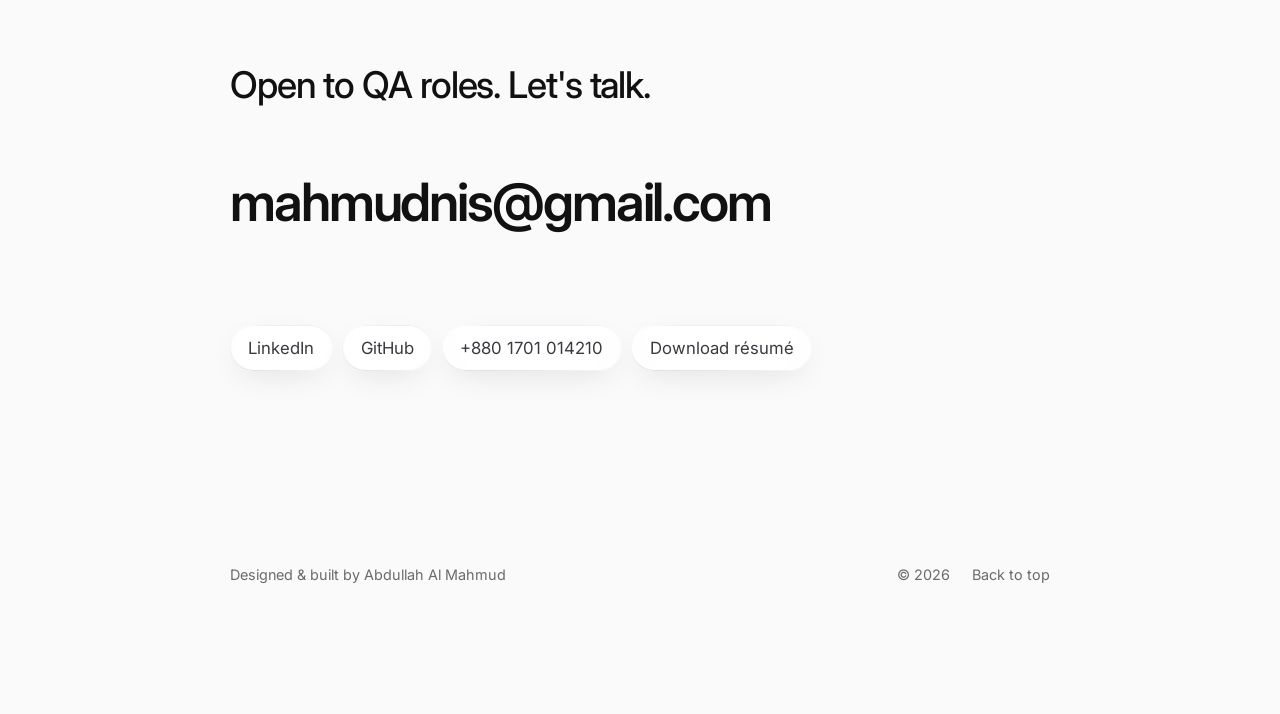
==== commit 6503b905: "Correct company name to Codemen Solutions Ltd." ====
--- a/index.html
+++ b/index.html
@@ -109,7 +109,7 @@
 
         <li class="entry">
           <p class="entry-role">Software QA Engineer</p>
-          <p class="entry-org">Codemen Solutions <span class="entry-year">2024–26</span></p>
+          <p class="entry-org">Codemen Solutions Ltd. <span class="entry-year">2024–26</span></p>
           <ul class="entry-points">
             <li>Designed and executed test plans for SaaS and AI-powered applications.</li>
             <li>Led API testing and debugging with Postman.</li>
@@ -120,7 +120,7 @@
 
         <li class="entry">
           <p class="entry-role">Associate Software QA Engineer</p>
-          <p class="entry-org">Codemen Solutions <span class="entry-year">2022–24</span></p>
+          <p class="entry-org">Codemen Solutions Ltd. <span class="entry-year">2022–24</span></p>
           <ul class="entry-points">
             <li>Built and maintained regression suites across SaaS and AI products.</li>
           </ul>
@@ -128,7 +128,7 @@
 
         <li class="entry">
           <p class="entry-role">SQA Intern</p>
-          <p class="entry-org">Codemen Solutions <span class="entry-year">2021–22</span></p>
+          <p class="entry-org">Codemen Solutions Ltd. <span class="entry-year">2021–22</span></p>
           <ul class="entry-points">
             <li>Where it started — learning manual testing fundamentals on live products.</li>
           </ul>
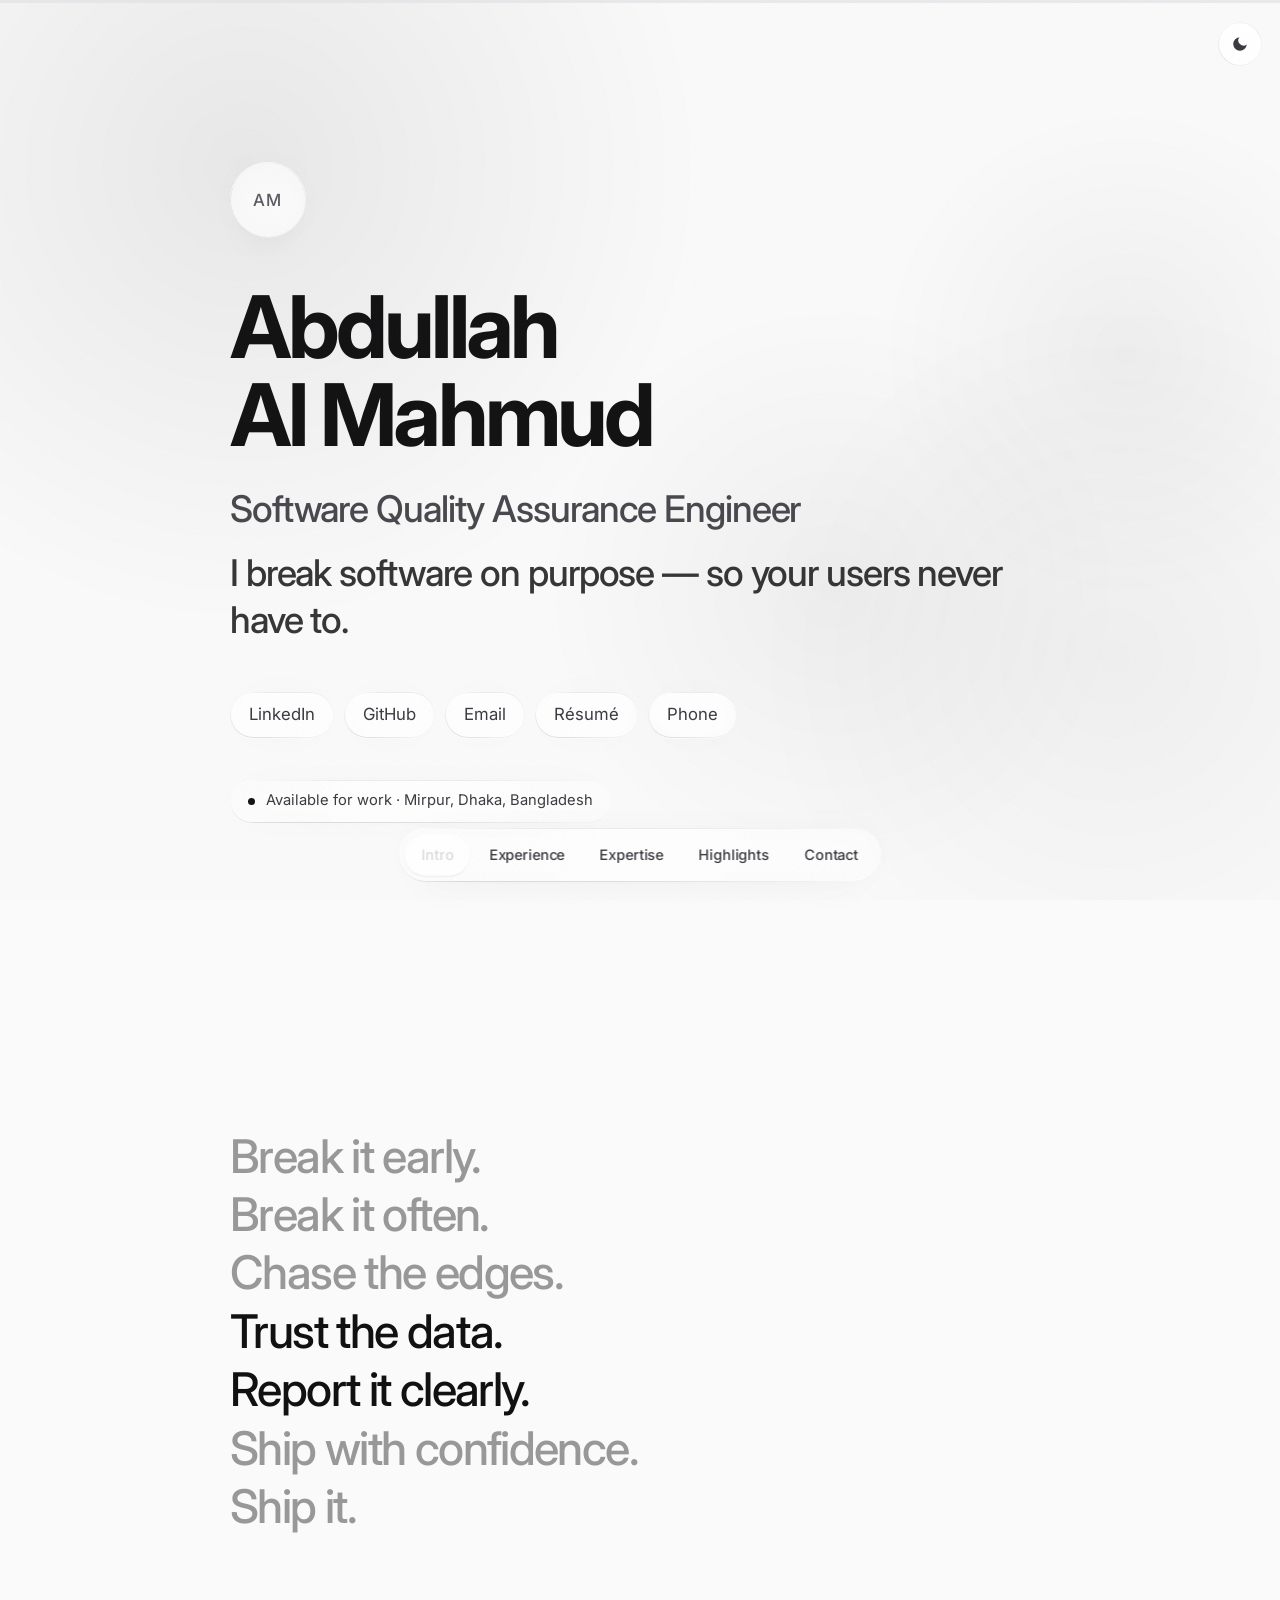
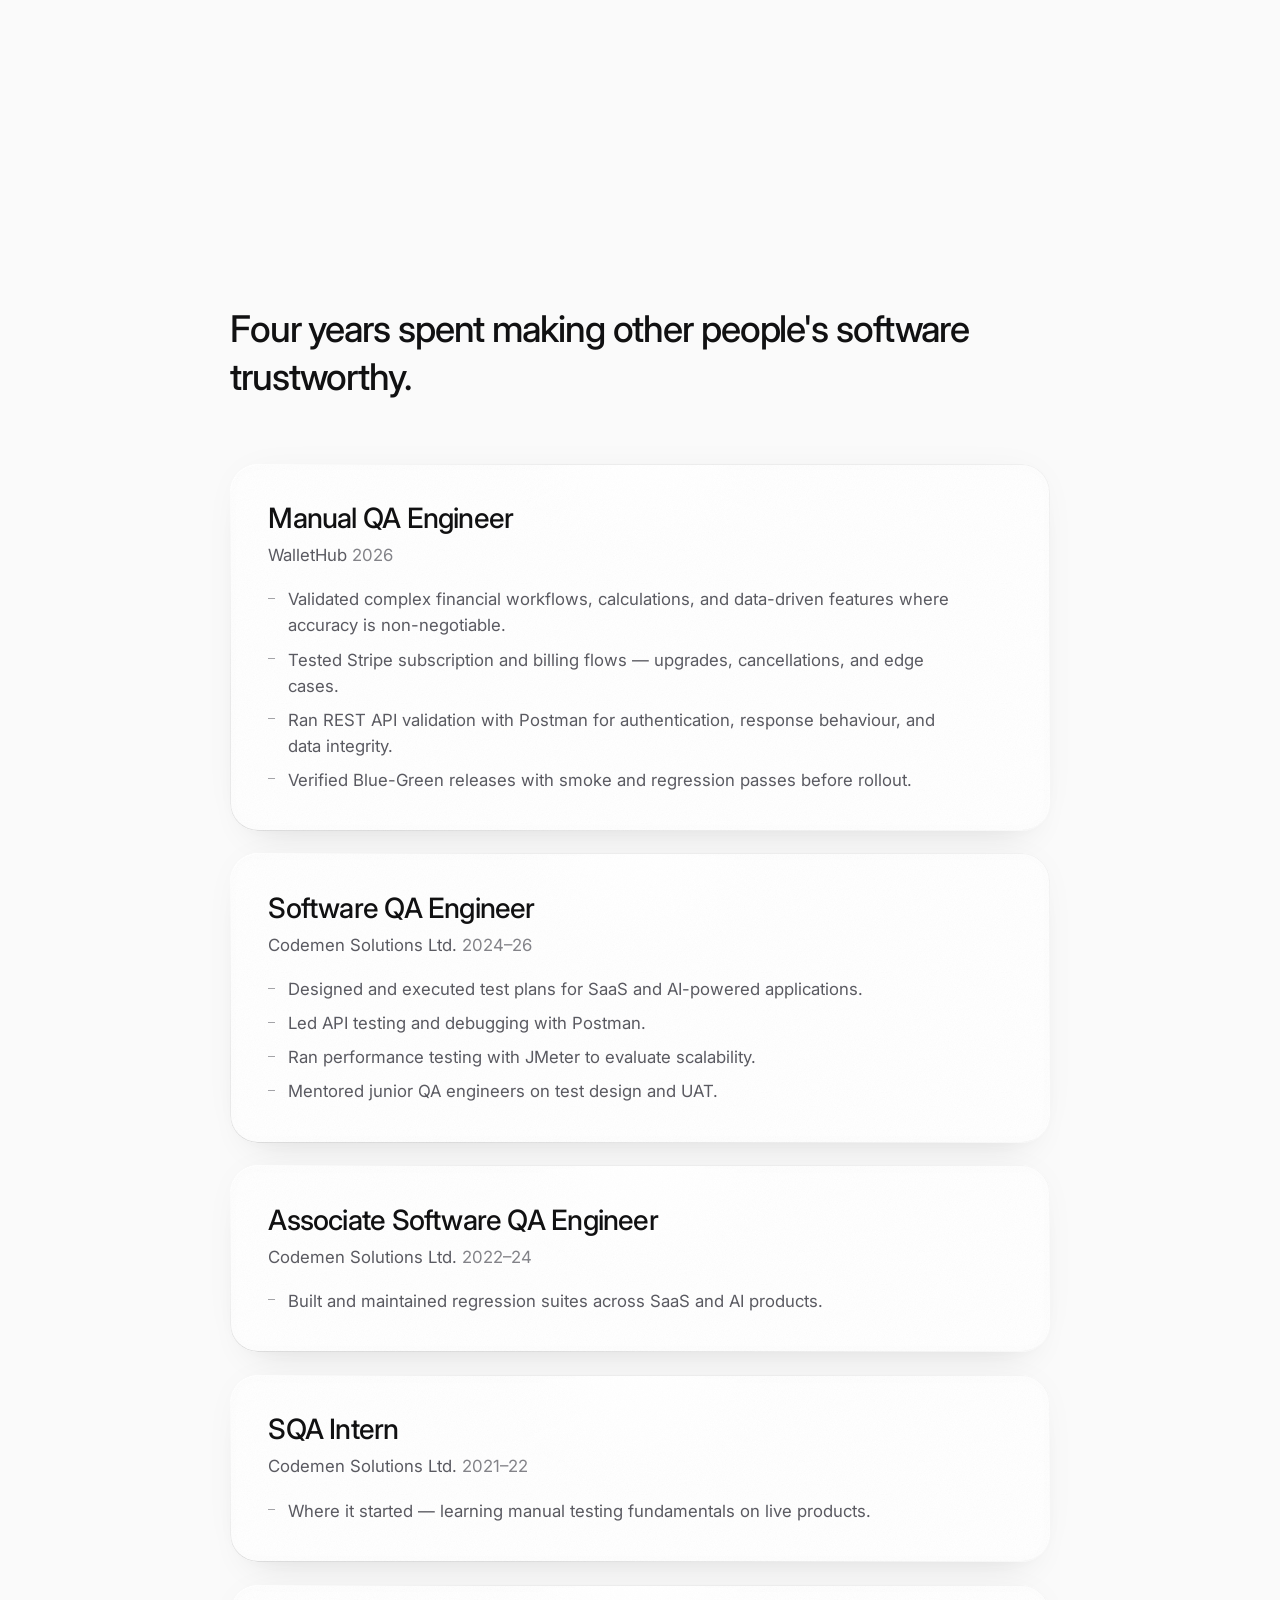
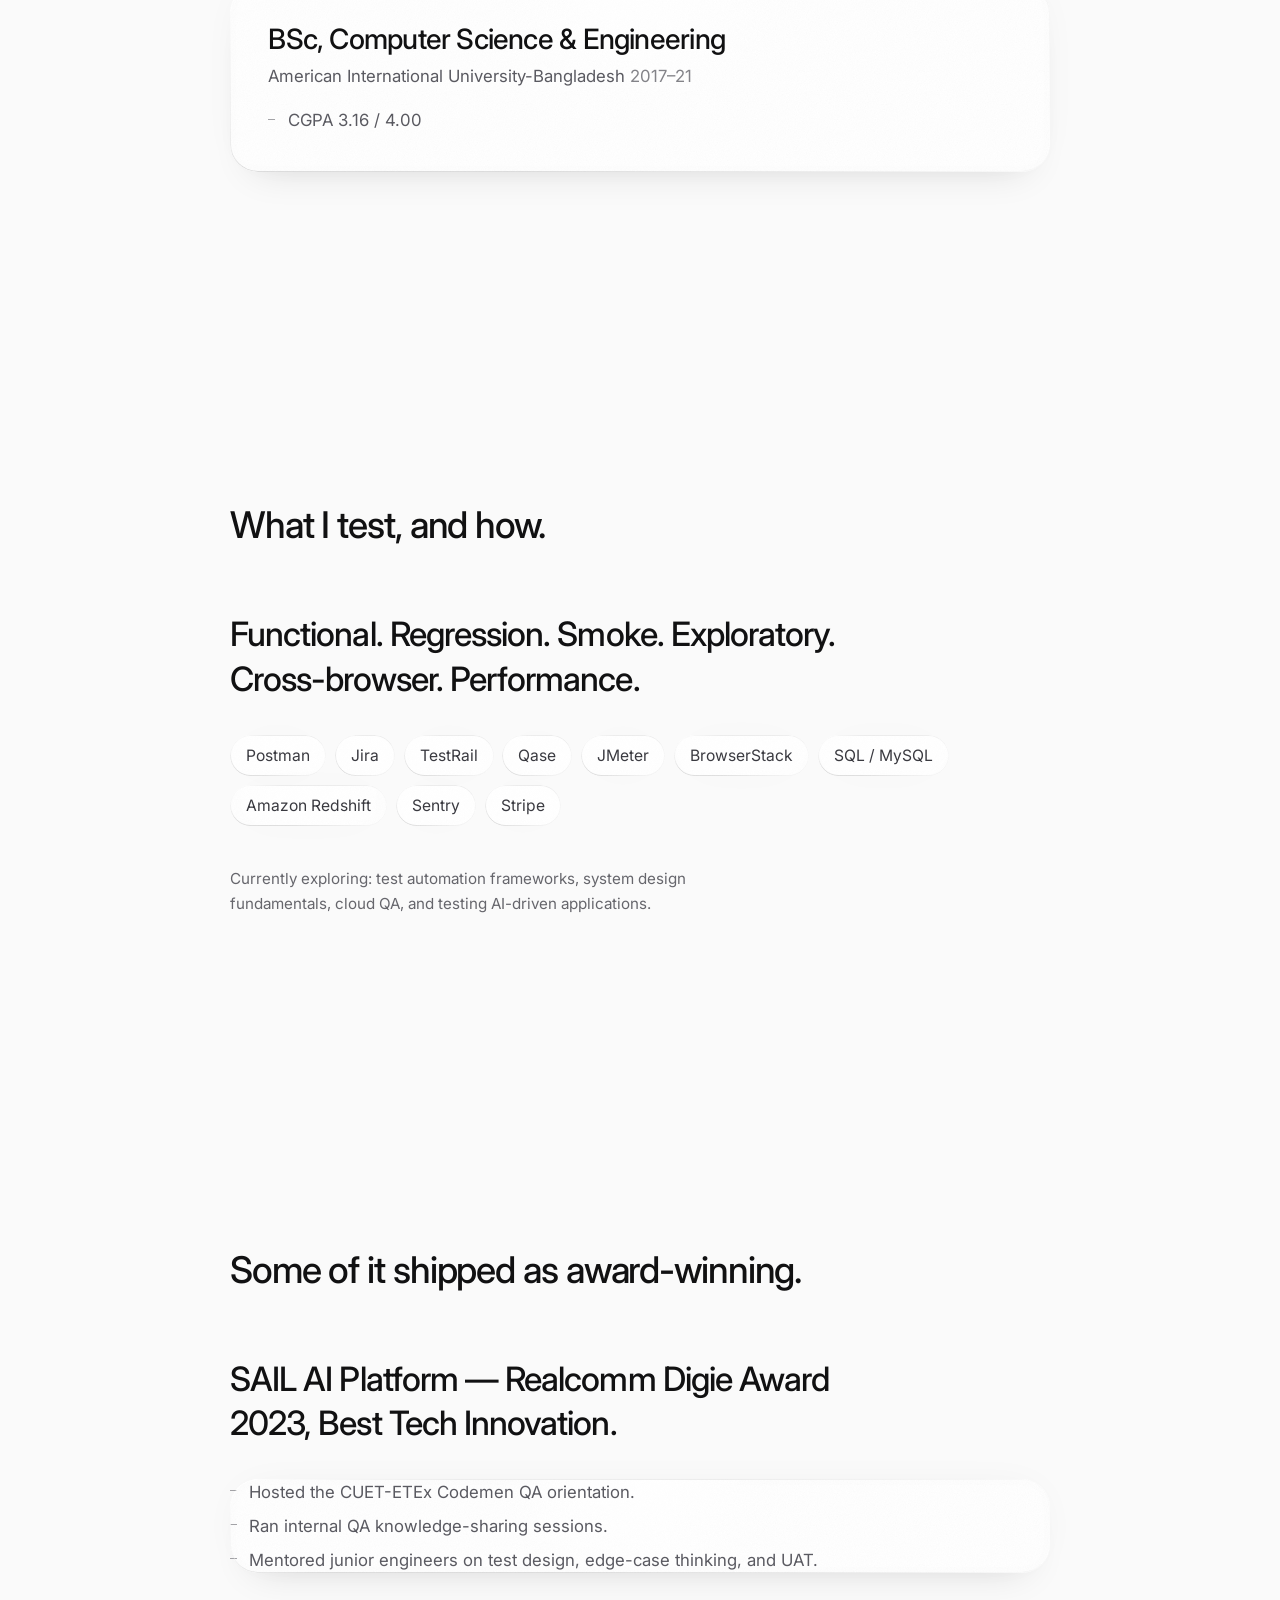
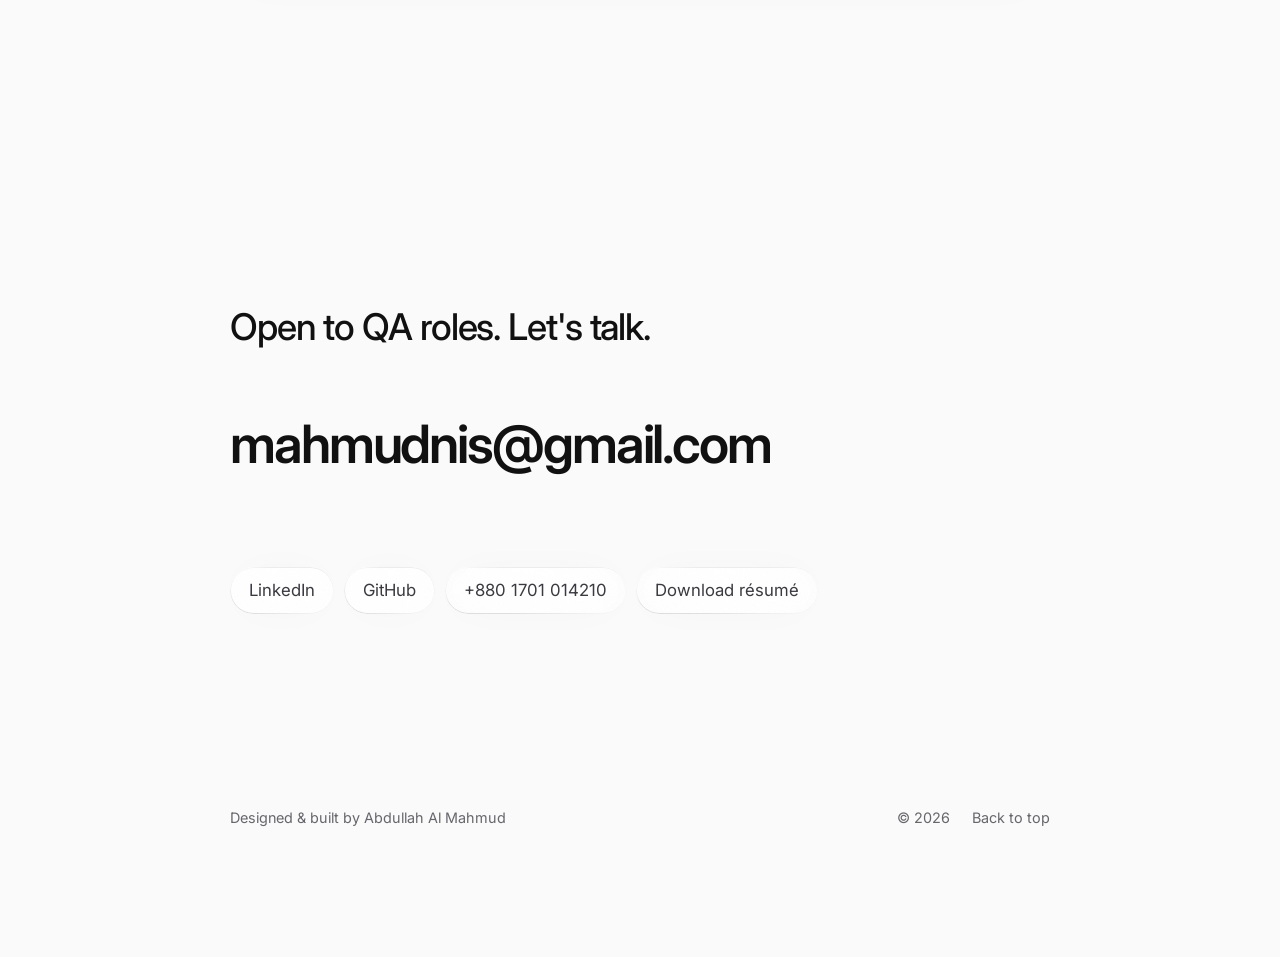
==== commit e562a835: "Deepen the Liquid Glass layer The glass was too quiet to read as anything but a flat panel. Give it " ====
--- a/index.html
+++ b/index.html
@@ -40,9 +40,12 @@
     <span class="orb orb-a"></span>
     <span class="orb orb-b"></span>
     <span class="orb orb-c"></span>
+    <span class="orb orb-d"></span>
   </div>
   <div class="grain" aria-hidden="true"></div>
   <a class="skip-link" href="#main">Skip to content</a>
+
+  <div class="progress" aria-hidden="true"><span id="progress-fill"></span></div>
 
   <button class="theme-toggle glass" id="theme-toggle" type="button" aria-label="Toggle light and dark theme">
     <svg class="icon-sun" viewBox="0 0 24 24" width="18" height="18" aria-hidden="true"><circle cx="12" cy="12" r="4"/><path d="M12 2v2M12 20v2M4.9 4.9l1.4 1.4M17.7 17.7l1.4 1.4M2 12h2M20 12h2M4.9 19.1l1.4-1.4M17.7 6.3l1.4-1.4"/></svg>
@@ -74,7 +77,10 @@
         <li><a class="glass" href="tel:+8801701014210">Phone</a></li>
       </ul>
 
-      <p class="meta-line">Available for work · Mirpur, Dhaka, Bangladesh</p>
+      <p class="status glass">
+        <span class="status-dot" aria-hidden="true"></span>
+        Available for work · Mirpur, Dhaka, Bangladesh
+      </p>
     </section>
 
     <!-- ================= PRINCIPLES ================= -->
@@ -96,7 +102,7 @@
       </h2>
 
       <ol class="entries">
-        <li class="entry">
+        <li class="entry panel glass">
           <p class="entry-role">Manual QA Engineer</p>
           <p class="entry-org">WalletHub <span class="entry-year">2026</span></p>
           <ul class="entry-points">
@@ -107,7 +113,7 @@
           </ul>
         </li>
 
-        <li class="entry">
+        <li class="entry panel glass">
           <p class="entry-role">Software QA Engineer</p>
           <p class="entry-org">Codemen Solutions Ltd. <span class="entry-year">2024–26</span></p>
           <ul class="entry-points">
@@ -118,7 +124,7 @@
           </ul>
         </li>
 
-        <li class="entry">
+        <li class="entry panel glass">
           <p class="entry-role">Associate Software QA Engineer</p>
           <p class="entry-org">Codemen Solutions Ltd. <span class="entry-year">2022–24</span></p>
           <ul class="entry-points">
@@ -126,7 +132,7 @@
           </ul>
         </li>
 
-        <li class="entry">
+        <li class="entry panel glass">
           <p class="entry-role">SQA Intern</p>
           <p class="entry-org">Codemen Solutions Ltd. <span class="entry-year">2021–22</span></p>
           <ul class="entry-points">
@@ -134,7 +140,7 @@
           </ul>
         </li>
 
-        <li class="entry">
+        <li class="entry panel glass">
           <p class="entry-role">BSc, Computer Science &amp; Engineering</p>
           <p class="entry-org">American International University-Bangladesh <span class="entry-year">2017–21</span></p>
           <ul class="entry-points">
@@ -150,9 +156,18 @@
 
       <p class="big-words">Functional. Regression. Smoke. Exploratory. Cross-browser. Performance.</p>
 
-      <p class="big-words quiet">
-        Postman. Jira. TestRail. Qase. JMeter. BrowserStack. SQL / MySQL. Amazon Redshift. Sentry. Stripe.
-      </p>
+      <ul class="chips">
+        <li class="glass">Postman</li>
+        <li class="glass">Jira</li>
+        <li class="glass">TestRail</li>
+        <li class="glass">Qase</li>
+        <li class="glass">JMeter</li>
+        <li class="glass">BrowserStack</li>
+        <li class="glass">SQL / MySQL</li>
+        <li class="glass">Amazon Redshift</li>
+        <li class="glass">Sentry</li>
+        <li class="glass">Stripe</li>
+      </ul>
 
       <p class="meta-line">
         Currently exploring: test automation frameworks, system design fundamentals,
@@ -168,7 +183,7 @@
         SAIL AI Platform — Realcomm Digie Award 2023, Best Tech Innovation.
       </p>
 
-      <ul class="entry-points highlights-list">
+      <ul class="entry-points panel glass">
         <li>Hosted the CUET-ETEx Codemen QA orientation.</li>
         <li>Ran internal QA knowledge-sharing sessions.</li>
         <li>Mentored junior engineers on test design, edge-case thinking, and UAT.</li>
--- a/css/style.css
+++ b/css/style.css
@@ -13,25 +13,28 @@
   --text: #ededed;
   --tone-2: #c2c2c8;
   --tone-3: #9a9aa1;
-  --dim: #87878d;
+  --dim: #91919a;
+  --on-glass-3: #adadb5;
 
   /* Ambient light field */
-  --orb: rgba(255, 255, 255, 0.075);
-  --orb-soft: rgba(255, 255, 255, 0.045);
+  --orb: rgba(255, 255, 255, 0.115);
+  --orb-soft: rgba(255, 255, 255, 0.07);
 
   /* Glass material */
-  --glass-bg: rgba(255, 255, 255, 0.055);
-  --glass-blur: 18px;
-  --glass-sat: 150%;
-  --glass-bright: 1.06;
-  --glass-sheen: rgba(255, 255, 255, 0.14);
-  --glass-drop: rgba(0, 0, 0, 0.5);
-  --glass-inset-hi: rgba(255, 255, 255, 0.16);
-  --glass-inset-lo: rgba(255, 255, 255, 0.04);
-  --glass-rim-a: rgba(255, 255, 255, 0.62);
-  --glass-rim-b: rgba(255, 255, 255, 0.06);
-  --glass-rim-c: rgba(255, 255, 255, 0.38);
-  --glass-fill: rgba(255, 255, 255, 0.13);
+  --glass-bg: rgba(255, 255, 255, 0.085);
+  --glass-blur: 20px;
+  --glass-sat: 160%;
+  --glass-bright: 1.05;
+  --glass-sheen: rgba(255, 255, 255, 0.17);
+  --glass-edge-hi: rgba(255, 255, 255, 0.24);
+  --glass-edge-lo: rgba(0, 0, 0, 0.32);
+  --glass-bloom: rgba(255, 255, 255, 0.12);
+  --glass-drop: rgba(0, 0, 0, 0.75);
+  --glass-rim-a: rgba(255, 255, 255, 0.70);
+  --glass-rim-b: rgba(255, 255, 255, 0.07);
+  --glass-rim-c: rgba(255, 255, 255, 0.42);
+  --glass-fill: rgba(255, 255, 255, 0.14);
+  --glass-frost: url("data:image/svg+xml,%3Csvg xmlns='http://www.w3.org/2000/svg' width='120' height='120'%3E%3Cfilter id='f'%3E%3CfeTurbulence type='fractalNoise' baseFrequency='0.9' numOctaves='3' stitchTiles='stitch'/%3E%3CfeColorMatrix type='saturate' values='0'/%3E%3C/filter%3E%3Crect width='120' height='120' filter='url(%23f)' opacity='0.06'/%3E%3C/svg%3E");
 
   --ease: cubic-bezier(0.22, 1, 0.36, 1);
   --ease-out: cubic-bezier(0.16, 1, 0.3, 1);
@@ -47,20 +50,22 @@
   --text: #111112;
   --tone-2: #3a3a40;
   --tone-3: #5a5a61;
-  --dim: #6a6a70;
-
-  --orb: rgba(0, 0, 0, 0.05);
-  --orb-soft: rgba(0, 0, 0, 0.03);
-
-  --glass-bg: rgba(255, 255, 255, 0.5);
-  --glass-sheen: rgba(255, 255, 255, 0.8);
-  --glass-drop: rgba(17, 17, 18, 0.12);
-  --glass-inset-hi: rgba(255, 255, 255, 0.95);
-  --glass-inset-lo: rgba(17, 17, 18, 0.05);
-  --glass-rim-a: rgba(255, 255, 255, 0.95);
-  --glass-rim-b: rgba(17, 17, 18, 0.07);
-  --glass-rim-c: rgba(255, 255, 255, 0.6);
-  --glass-fill: rgba(255, 255, 255, 0.75);
+  --dim: #66666c;
+  --on-glass-3: #5a5a61;
+
+  --orb: rgba(0, 0, 0, 0.07);
+  --orb-soft: rgba(0, 0, 0, 0.042);
+
+  --glass-bg: rgba(255, 255, 255, 0.55);
+  --glass-sheen: rgba(255, 255, 255, 0.85);
+  --glass-edge-hi: rgba(255, 255, 255, 0.98);
+  --glass-edge-lo: rgba(17, 17, 18, 0.06);
+  --glass-bloom: rgba(17, 17, 18, 0.07);
+  --glass-drop: rgba(17, 17, 18, 0.14);
+  --glass-rim-a: rgba(255, 255, 255, 0.98);
+  --glass-rim-b: rgba(17, 17, 18, 0.08);
+  --glass-rim-c: rgba(255, 255, 255, 0.70);
+  --glass-fill: rgba(255, 255, 255, 0.85);
 
   color-scheme: light;
 }
@@ -151,6 +156,30 @@
 }
 
 /* =========================================================
+   Scroll progress
+   ========================================================= */
+
+.progress {
+  position: fixed;
+  top: 0;
+  left: 0;
+  right: 0;
+  height: 3px;
+  z-index: 10003;
+  pointer-events: none;
+  background: var(--line);
+  opacity: 0.7;
+}
+.progress span {
+  display: block;
+  width: 0;
+  height: 100%;
+  background: linear-gradient(90deg, transparent, var(--text));
+  box-shadow: 0 0 10px rgba(255, 255, 255, 0.4);
+  transition: width 0.12s linear;
+}
+
+/* =========================================================
    Ambient light field
    Drifting greyscale light. Gives the glass something to
    refract — without it, backdrop-filter has nothing to read.
@@ -171,41 +200,53 @@
 }
 
 .orb-a {
-  width: 78vmax;
-  height: 78vmax;
-  top: -26vmax;
-  left: -20vmax;
+  width: 82vmax;
+  height: 82vmax;
+  top: -28vmax;
+  left: -22vmax;
   background: radial-gradient(circle, var(--orb), transparent 62%);
-  animation: drift-a 44s ease-in-out infinite;
+  animation: drift-a 42s ease-in-out infinite;
 }
 .orb-b {
-  width: 62vmax;
-  height: 62vmax;
-  right: -18vmax;
-  bottom: -12vmax;
+  width: 66vmax;
+  height: 66vmax;
+  right: -20vmax;
+  bottom: -14vmax;
   background: radial-gradient(circle, var(--orb-soft), transparent 60%);
-  animation: drift-b 58s ease-in-out infinite;
+  animation: drift-b 56s ease-in-out infinite;
 }
 .orb-c {
-  width: 46vmax;
-  height: 46vmax;
-  top: 32%;
-  left: 42%;
+  width: 50vmax;
+  height: 50vmax;
+  top: 30%;
+  left: 40%;
   background: radial-gradient(circle, var(--orb-soft), transparent 64%);
-  animation: drift-c 71s ease-in-out infinite;
+  animation: drift-c 68s ease-in-out infinite;
+}
+.orb-d {
+  width: 44vmax;
+  height: 44vmax;
+  right: -10vmax;
+  top: 8%;
+  background: radial-gradient(circle, var(--orb-soft), transparent 62%);
+  animation: drift-d 50s ease-in-out infinite;
 }
 
 @keyframes drift-a {
   0%, 100% { transform: translate3d(0, 0, 0) scale(1); }
-  50%      { transform: translate3d(9vmax, 7vmax, 0) scale(1.14); }
+  50%      { transform: translate3d(10vmax, 8vmax, 0) scale(1.16); }
 }
 @keyframes drift-b {
-  0%, 100% { transform: translate3d(0, 0, 0) scale(1.06); }
-  50%      { transform: translate3d(-11vmax, -6vmax, 0) scale(1); }
+  0%, 100% { transform: translate3d(0, 0, 0) scale(1.08); }
+  50%      { transform: translate3d(-12vmax, -7vmax, 0) scale(1); }
 }
 @keyframes drift-c {
   0%, 100% { transform: translate3d(0, 0, 0) scale(1); }
-  50%      { transform: translate3d(-7vmax, 9vmax, 0) scale(1.18); }
+  50%      { transform: translate3d(-8vmax, 10vmax, 0) scale(1.2); }
+}
+@keyframes drift-d {
+  0%, 100% { transform: translate3d(0, 0, 0) scale(1); }
+  50%      { transform: translate3d(-6vmax, 11vmax, 0) scale(1.14); }
 }
 
 /* ---------- Film grain ---------- */
@@ -221,22 +262,27 @@
 
 /* =========================================================
    Glass material
-   Three layers: a translucent fill, a pointer-tracked
-   specular sheen, and a masked gradient rim on the edge.
+   Four stacked parts: a translucent fill, a frosted noise
+   texture, a pointer-tracked specular sheen, and a masked
+   gradient rim with edge lighting and outer bloom.
    ========================================================= */
 
 .glass {
   position: relative;
   background-color: var(--glass-bg);
-  background-image: radial-gradient(
-    200px 200px at var(--mx, 50%) var(--my, -10%),
-    var(--glass-sheen),
-    transparent 68%
-  );
+  background-image:
+    radial-gradient(
+      200px 200px at var(--mx, 50%) var(--my, -12%),
+      var(--glass-sheen),
+      transparent 70%
+    ),
+    var(--glass-frost);
+  background-repeat: no-repeat, repeat;
   box-shadow:
-    0 10px 32px -10px var(--glass-drop),
-    inset 0 1px 0.5px var(--glass-inset-hi),
-    inset 0 -1px 0.5px var(--glass-inset-lo);
+    inset 0 1px 0 0 var(--glass-edge-hi),
+    inset 0 -1px 0 0 var(--glass-edge-lo),
+    0 0 44px -16px var(--glass-bloom),
+    0 20px 40px -24px var(--glass-drop);
   -webkit-backdrop-filter: blur(var(--glass-blur)) saturate(var(--glass-sat))
     brightness(var(--glass-bright));
   backdrop-filter: blur(var(--glass-blur)) saturate(var(--glass-sat))
@@ -265,10 +311,18 @@
   pointer-events: none;
 }
 
+/* A large glass panel. Slightly cheaper blur — there are several. */
+.panel {
+  --glass-blur: 14px;
+  padding: clamp(1.5rem, 3.4vw, 2.4rem);
+  border-radius: clamp(20px, 2.6vw, 28px);
+}
+
 /* Browsers without backdrop-filter get a solid, still-legible panel. */
 @supports not ((backdrop-filter: blur(1px)) or (-webkit-backdrop-filter: blur(1px))) {
   .glass {
     background-color: var(--elev);
+    background-image: none;
   }
 }
 
@@ -276,7 +330,7 @@
 
 .theme-toggle {
   position: fixed;
-  top: 1.15rem;
+  top: 1.4rem;
   right: 1.15rem;
   z-index: 10001;
   display: grid;
@@ -293,10 +347,10 @@
 }
 .theme-toggle:hover {
   color: var(--text);
-  transform: scale(1.06);
+  transform: scale(1.07);
 }
 .theme-toggle:active {
-  transform: scale(0.94);
+  transform: scale(0.93);
 }
 .theme-toggle svg {
   grid-area: 1 / 1;
@@ -342,27 +396,31 @@
 .avatar {
   display: grid;
   place-items: center;
-  width: 64px;
-  height: 64px;
+  width: 76px;
+  height: 76px;
   margin-bottom: clamp(1.7rem, 4vw, 2.8rem);
   border-radius: 50%;
   overflow: hidden;
   background-color: var(--elev);
   background-image: none;
+  transition: transform 0.4s var(--spring);
+}
+.avatar:hover {
+  transform: scale(1.04);
 }
 .avatar img {
   display: block;
   width: 100%;
   height: 100%;
   object-fit: cover;
-  filter: grayscale(1) contrast(1.05);
+  filter: grayscale(1) contrast(1.06);
 }
 .avatar-fallback {
   display: none;
-  font-size: 0.95rem;
+  font-size: 1.05rem;
   font-weight: 500;
   letter-spacing: 0.08em;
-  color: var(--dim);
+  color: var(--on-glass-3);
   user-select: none;
 }
 .avatar.is-fallback {
@@ -394,7 +452,7 @@
   color: var(--text);
 }
 
-/* ---------- Link capsules ---------- */
+/* ---------- Glass link capsules ---------- */
 
 .links {
   display: flex;
@@ -407,7 +465,7 @@
 
 .links a {
   display: inline-block;
-  padding: 0.6rem 1.15rem;
+  padding: 0.62rem 1.2rem;
   border-radius: 999px;
   font-size: clamp(0.95rem, 1.9vw, 1.05rem);
   color: var(--tone-2);
@@ -423,6 +481,34 @@
   transform: translateY(0) scale(0.97);
 }
 
+/* ---------- Availability badge ---------- */
+
+.status {
+  display: inline-flex;
+  align-items: center;
+  gap: 0.65rem;
+  margin: clamp(1.7rem, 3.8vw, 2.6rem) 0 0;
+  padding: 0.6rem 1.15rem;
+  border-radius: 999px;
+  font-size: 0.92rem;
+  color: var(--tone-2);
+}
+
+.status-dot {
+  flex: none;
+  width: 7px;
+  height: 7px;
+  border-radius: 50%;
+  background: var(--text);
+  animation: status-pulse 2.6s ease-out infinite;
+}
+
+@keyframes status-pulse {
+  0%   { box-shadow: 0 0 0 0 rgba(237, 237, 237, 0.5); }
+  70%  { box-shadow: 0 0 0 9px rgba(237, 237, 237, 0); }
+  100% { box-shadow: 0 0 0 0 rgba(237, 237, 237, 0); }
+}
+
 .meta-line {
   max-width: 54ch;
   margin: clamp(1.7rem, 3.8vw, 2.6rem) 0 0;
@@ -446,10 +532,7 @@
   color: var(--text);
 }
 
-/* ---------- Focus effect ----------
-   Scroll-driven brightness. JS sets --focus per element, so hierarchy
-   comes from tone rather than labels, borders, or colour. Falls back to
-   full opacity when JS is unavailable. */
+/* ---------- Focus effect ---------- */
 
 [data-focus] {
   opacity: var(--focus, 1);
@@ -471,7 +554,7 @@
 .entries {
   display: flex;
   flex-direction: column;
-  gap: clamp(2.6rem, 6vw, 4.2rem);
+  gap: clamp(0.85rem, 2.2vw, 1.4rem);
   margin: 0;
   padding: 0;
   list-style: none;
@@ -479,7 +562,7 @@
 
 .entry-role {
   margin: 0;
-  font-size: clamp(1.3rem, 3.6vw, 1.9rem);
+  font-size: clamp(1.25rem, 3.4vw, 1.75rem);
   font-weight: 500;
   line-height: 1.2;
   letter-spacing: -0.028em;
@@ -488,12 +571,12 @@
 
 .entry-org {
   margin: 0.4rem 0 0;
-  font-size: clamp(0.98rem, 2vw, 1.08rem);
-  color: var(--tone-3);
+  font-size: clamp(0.95rem, 1.9vw, 1.05rem);
+  color: var(--on-glass-3);
 }
 
 .entry-year {
-  color: var(--dim);
+  opacity: 0.75;
 }
 
 .entry-points {
@@ -508,9 +591,9 @@
   position: relative;
   max-width: 64ch;
   padding-left: 1.2rem;
-  font-size: clamp(0.98rem, 2vw, 1.08rem);
+  font-size: clamp(0.95rem, 1.9vw, 1.05rem);
   line-height: 1.55;
-  color: var(--tone-3);
+  color: var(--on-glass-3);
 }
 .entry-points li::before {
   content: "";
@@ -519,29 +602,40 @@
   top: 0.68em;
   width: 7px;
   height: 1px;
-  background: var(--dim);
+  background: currentColor;
+  opacity: 0.55;
 }
 
 /* ---------- Expertise ---------- */
 
 .big-words {
   max-width: 32ch;
-  margin: 0 0 clamp(1.3rem, 3vw, 2rem);
+  margin: 0 0 clamp(1.4rem, 3.2vw, 2.1rem);
   font-size: clamp(1.35rem, 4vw, 2.1rem);
   font-weight: 500;
   line-height: 1.32;
   letter-spacing: -0.028em;
   color: var(--text);
 }
-.big-words.quiet {
-  max-width: 46ch;
-  margin-bottom: clamp(1.7rem, 4vw, 2.6rem);
-  font-size: clamp(1.05rem, 2.6vw, 1.35rem);
-  color: var(--tone-3);
-}
-
-.highlights-list {
-  margin-top: clamp(1.4rem, 3.4vw, 2rem);
+
+.chips {
+  display: flex;
+  flex-wrap: wrap;
+  gap: 0.55rem;
+  margin: 0 0 clamp(1.7rem, 4vw, 2.6rem);
+  padding: 0;
+  list-style: none;
+}
+.chips li {
+  padding: 0.5rem 1rem;
+  border-radius: 999px;
+  font-size: clamp(0.88rem, 1.75vw, 0.98rem);
+  color: var(--tone-2);
+  transition: transform 0.25s var(--spring), color 0.25s var(--ease);
+}
+.chips li:hover {
+  color: var(--text);
+  transform: translateY(-2px);
 }
 
 /* ---------- Contact ---------- */
@@ -592,9 +686,10 @@
   border-radius: 999px;
   background-color: var(--glass-fill);
   box-shadow:
-    inset 0 1px 0.5px var(--glass-inset-hi),
+    inset 0 1px 0.5px var(--glass-edge-hi),
     0 1px 3px -1px var(--glass-drop);
   pointer-events: none;
+  opacity: 0;
   transition: transform 0.5s var(--spring), width 0.5s var(--spring),
     height 0.5s var(--spring), opacity 0.3s var(--ease);
 }
@@ -682,15 +777,8 @@
 
 @media (max-width: 400px) {
   .dock a {
-    padding: 0.5rem 0.5rem;
+    padding: 0.5rem 0.42rem;
     font-size: 0.76rem;
-  }
-}
-
-@media (max-width: 380px) {
-  .dock a {
-    padding: 0.5rem 0.42rem;
-    font-size: 0.72rem;
   }
 }
 
@@ -710,6 +798,10 @@
   .orb {
     animation: none;
   }
+  .status-dot {
+    animation: none;
+    box-shadow: none;
+  }
 }
 
 @media (prefers-reduced-transparency: reduce) {
@@ -717,6 +809,7 @@
     -webkit-backdrop-filter: none;
     backdrop-filter: none;
     background-color: var(--elev);
+    background-image: none;
   }
   .ambient {
     display: none;
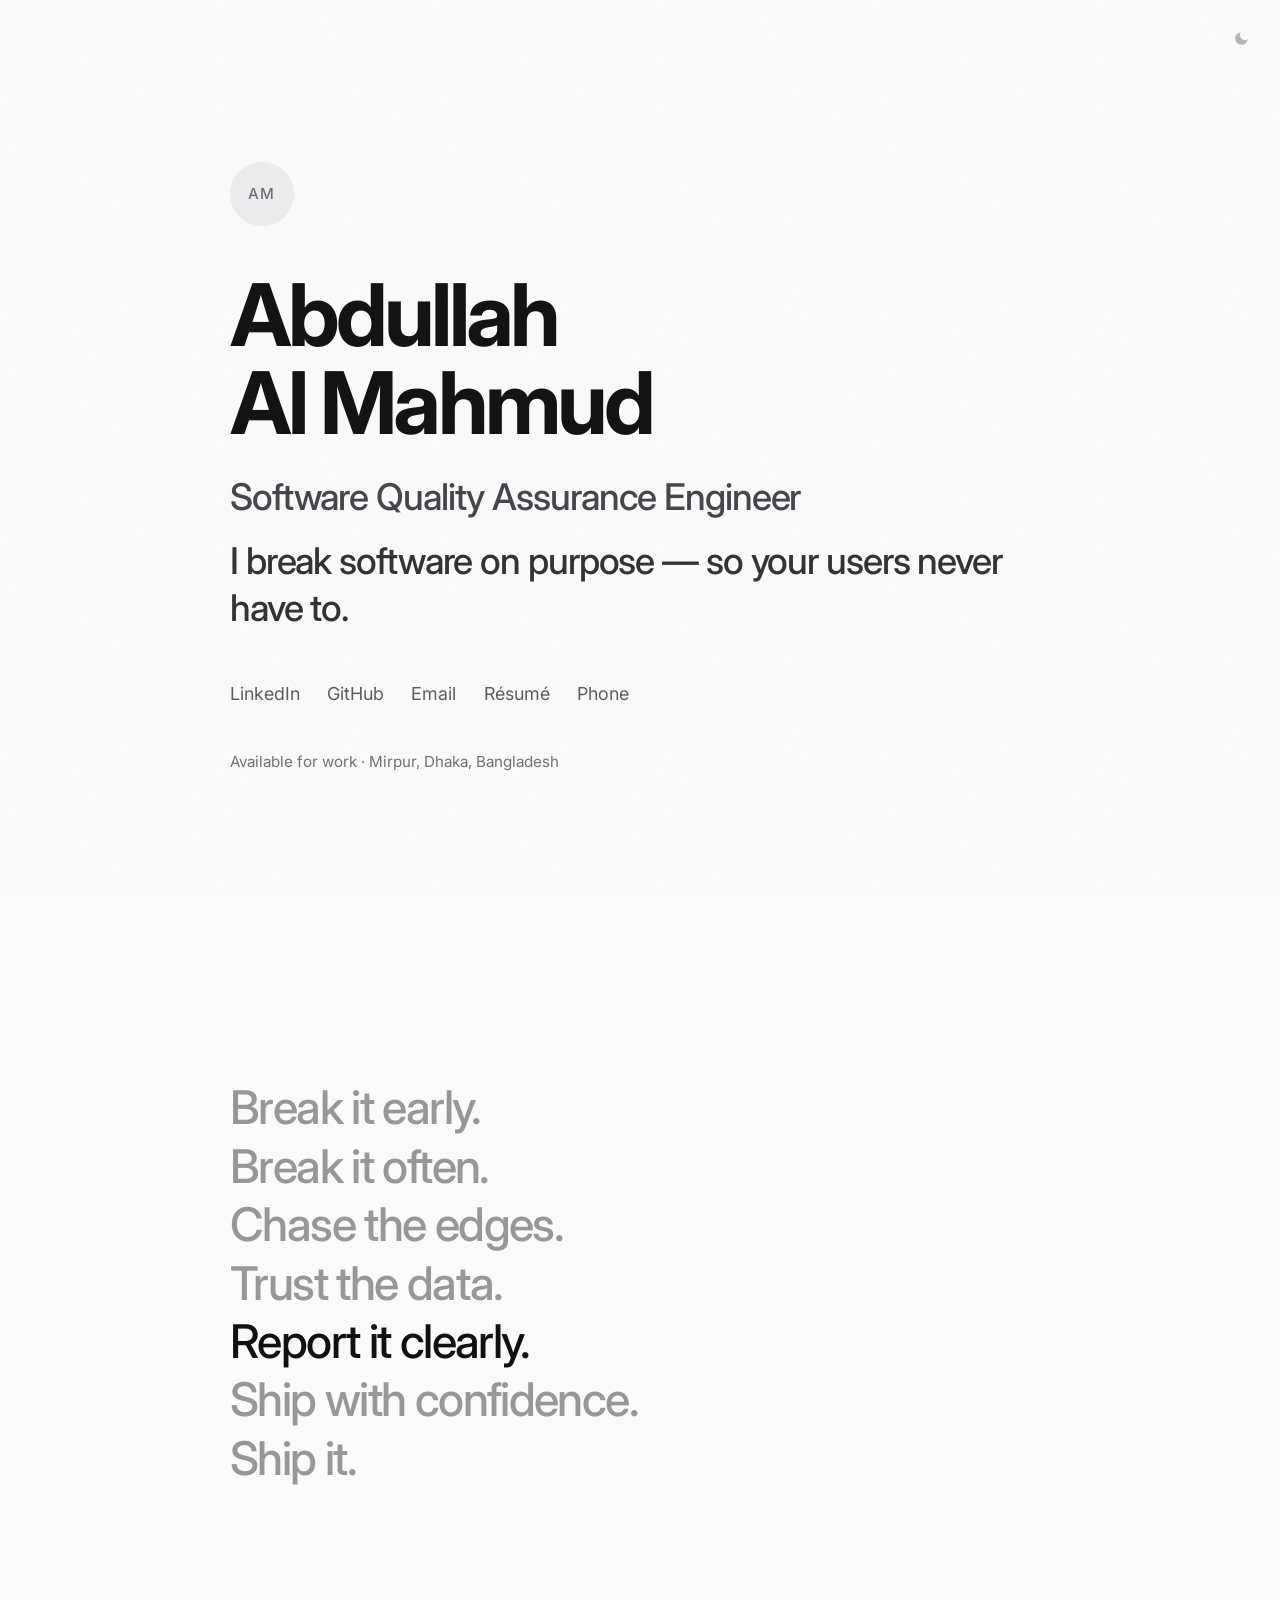
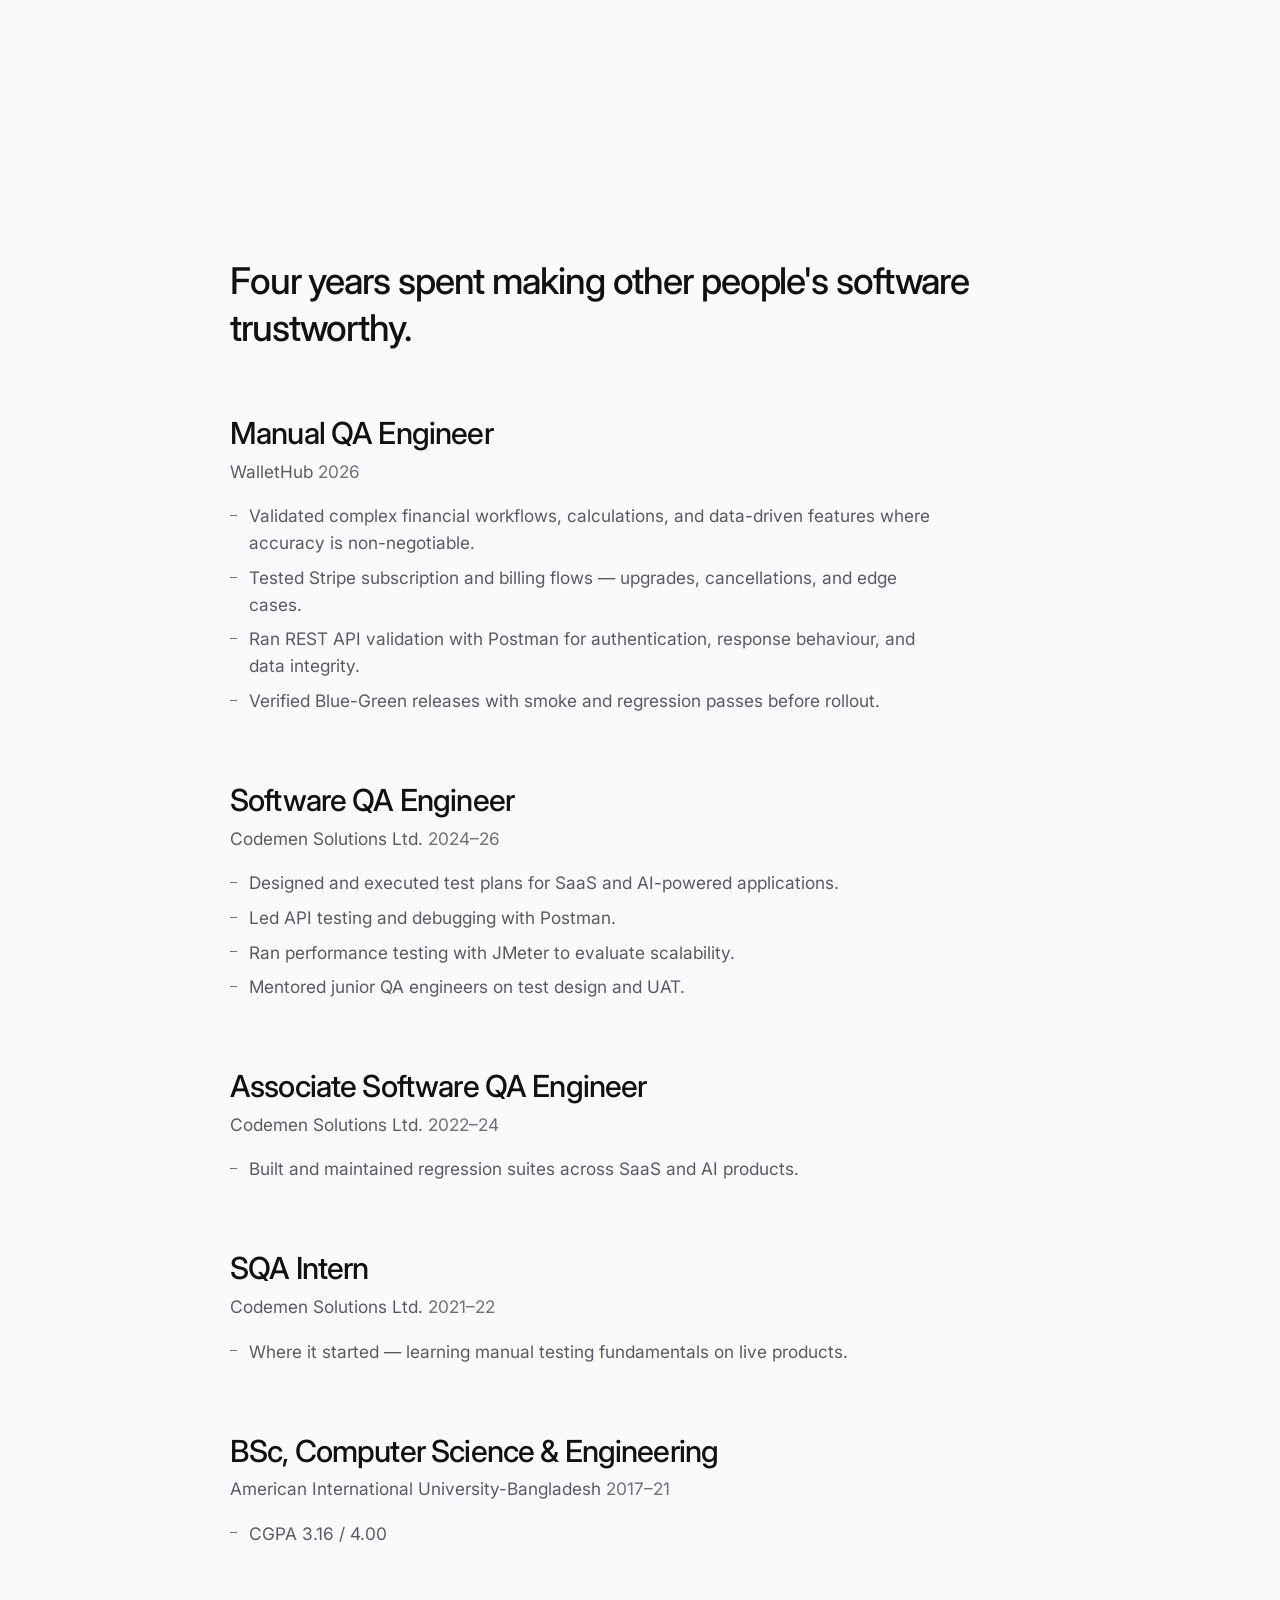
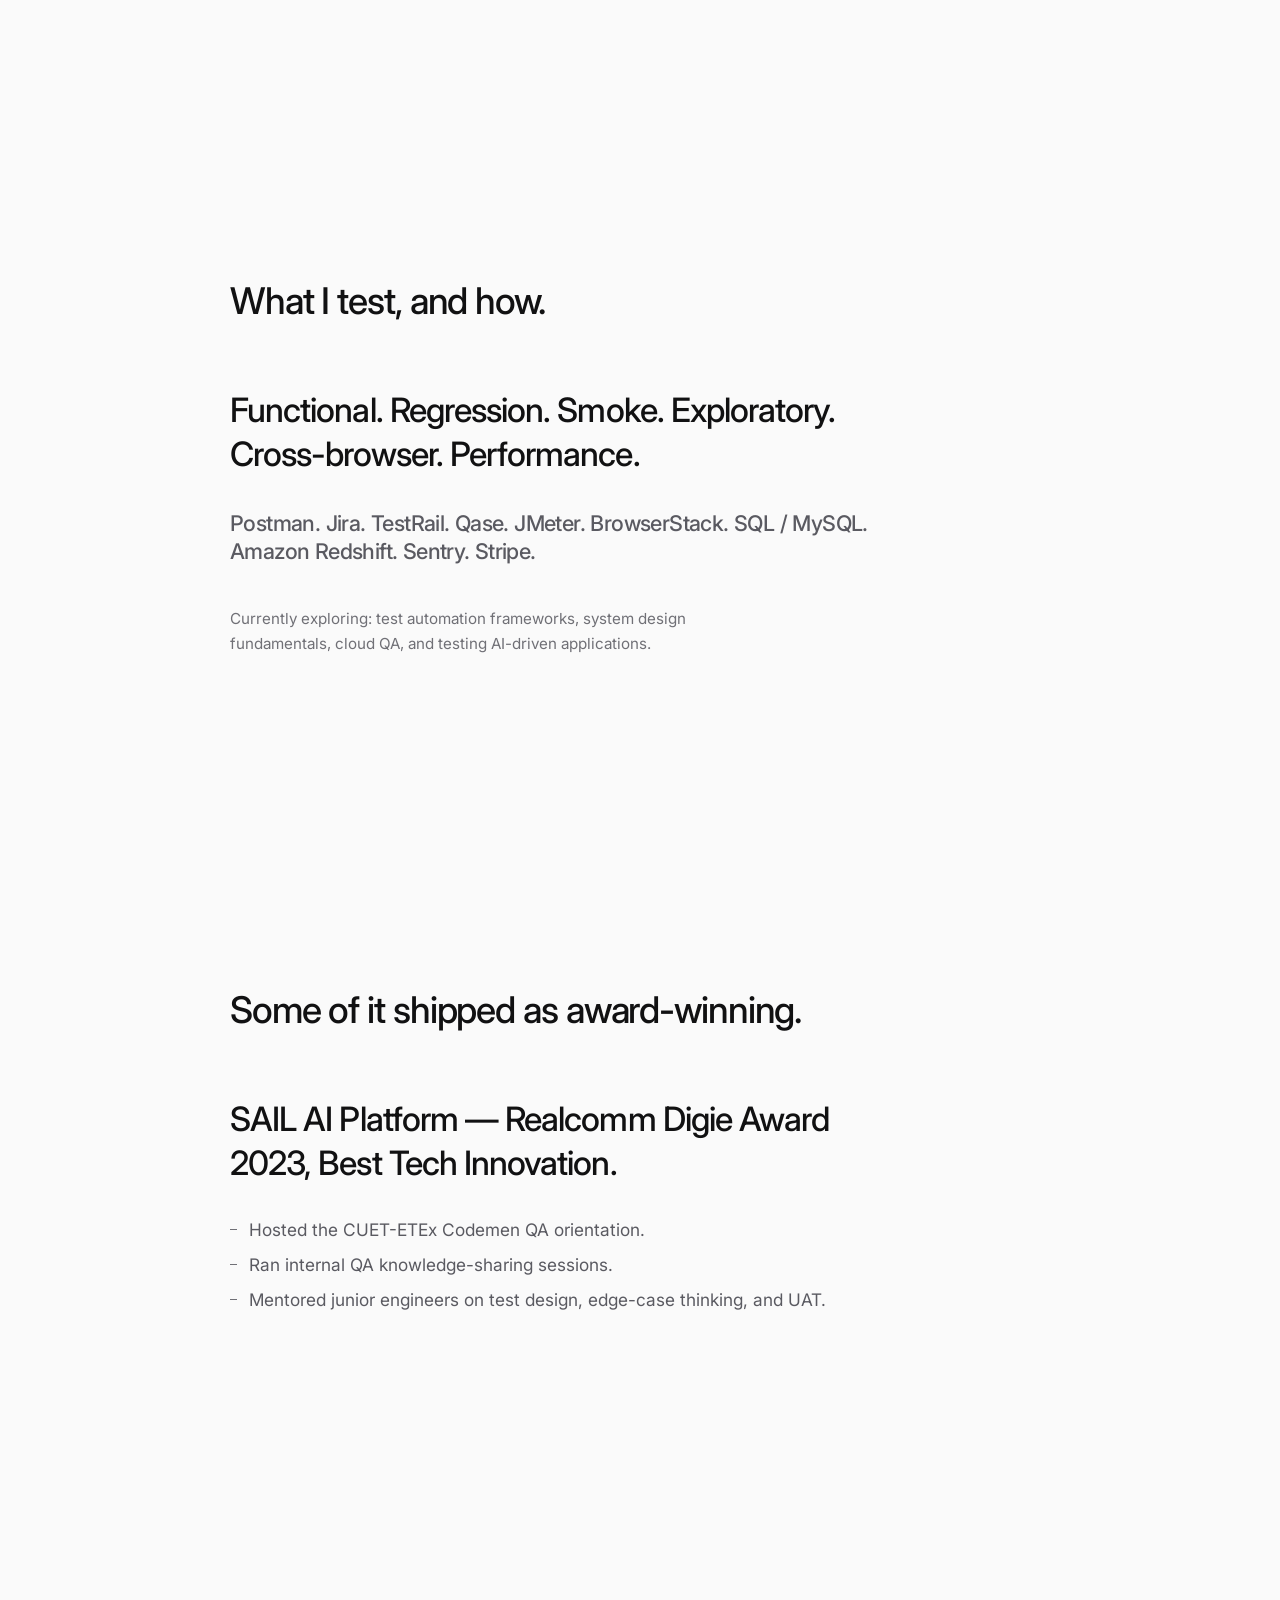
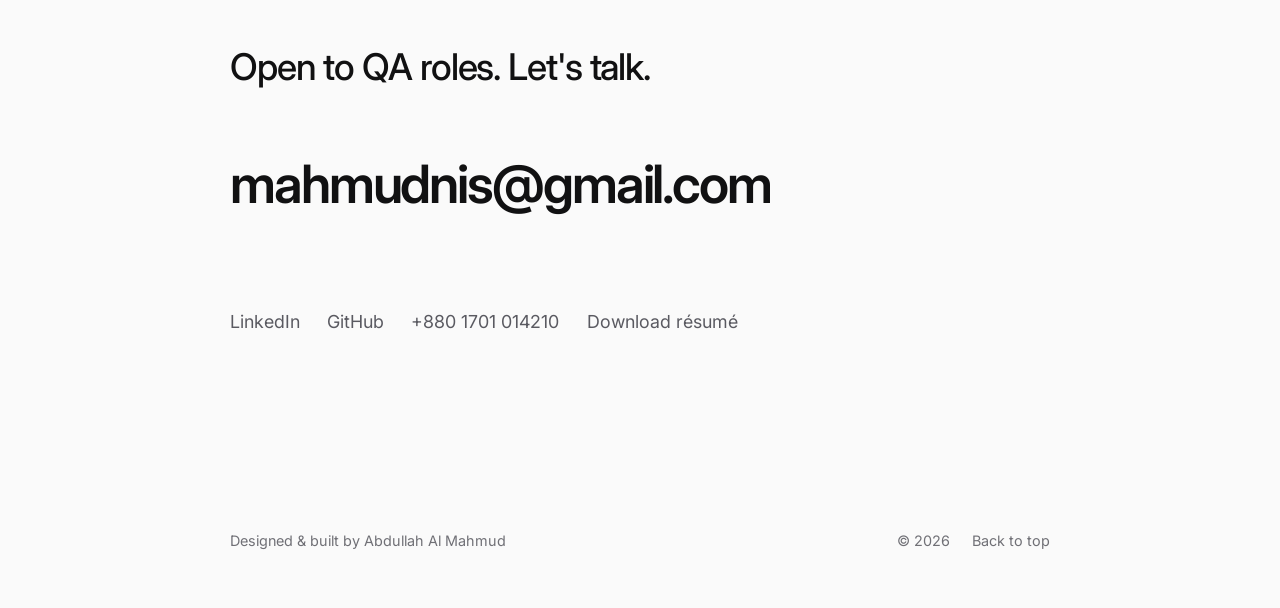
==== commit 35850e0c: "Revert the Liquid Glass design back to the typographic poster Restores index.html, css/style.css, js" ====
--- a/index.html
+++ b/index.html
@@ -35,27 +35,18 @@
   <link rel="icon" href="data:image/svg+xml,<svg xmlns='http://www.w3.org/2000/svg' viewBox='0 0 100 100'><rect width='100' height='100' rx='22' fill='%230a0a0a'/><text x='50' y='70' font-size='54' font-family='sans-serif' font-weight='600' fill='%23ededed' text-anchor='middle'>A</text></svg>" />
 </head>
 <body>
-  <!-- Ambient light field. Glass has nothing to refract without it. -->
-  <div class="ambient" aria-hidden="true">
-    <span class="orb orb-a"></span>
-    <span class="orb orb-b"></span>
-    <span class="orb orb-c"></span>
-    <span class="orb orb-d"></span>
-  </div>
   <div class="grain" aria-hidden="true"></div>
   <a class="skip-link" href="#main">Skip to content</a>
 
-  <div class="progress" aria-hidden="true"><span id="progress-fill"></span></div>
-
-  <button class="theme-toggle glass" id="theme-toggle" type="button" aria-label="Toggle light and dark theme">
-    <svg class="icon-sun" viewBox="0 0 24 24" width="18" height="18" aria-hidden="true"><circle cx="12" cy="12" r="4"/><path d="M12 2v2M12 20v2M4.9 4.9l1.4 1.4M17.7 17.7l1.4 1.4M2 12h2M20 12h2M4.9 19.1l1.4-1.4M17.7 6.3l1.4-1.4"/></svg>
-    <svg class="icon-moon" viewBox="0 0 24 24" width="18" height="18" aria-hidden="true"><path d="M21 12.8A9 9 0 1 1 11.2 3a7 7 0 0 0 9.8 9.8z"/></svg>
+  <button class="theme-toggle" id="theme-toggle" type="button" aria-label="Toggle light and dark theme">
+    <svg class="icon-sun" viewBox="0 0 24 24" width="17" height="17" aria-hidden="true"><circle cx="12" cy="12" r="4"/><path d="M12 2v2M12 20v2M4.9 4.9l1.4 1.4M17.7 17.7l1.4 1.4M2 12h2M20 12h2M4.9 19.1l1.4-1.4M17.7 6.3l1.4-1.4"/></svg>
+    <svg class="icon-moon" viewBox="0 0 24 24" width="17" height="17" aria-hidden="true"><path d="M21 12.8A9 9 0 1 1 11.2 3a7 7 0 0 0 9.8 9.8z"/></svg>
   </button>
 
   <main id="main">
     <!-- ================= INTRO ================= -->
     <section class="intro" id="top">
-      <div class="avatar glass">
+      <div class="avatar">
         <img src="assets/portrait.jpg" alt="Portrait of Abdullah Al Mahmud"
              onerror="this.parentNode.classList.add('is-fallback'); this.remove();" />
         <span class="avatar-fallback" aria-hidden="true">AM</span>
@@ -70,17 +61,14 @@
       </p>
 
       <ul class="links">
-        <li><a class="glass" href="https://www.linkedin.com/in/aamahmuds/" target="_blank" rel="noopener">LinkedIn</a></li>
-        <li><a class="glass" href="https://github.com/Mahmud9248" target="_blank" rel="noopener">GitHub</a></li>
-        <li><a class="glass" href="mailto:mahmudnis@gmail.com">Email</a></li>
-        <li><a class="glass" href="assets/resume.pdf" download>Résumé</a></li>
-        <li><a class="glass" href="tel:+8801701014210">Phone</a></li>
+        <li><a href="https://www.linkedin.com/in/aamahmuds/" target="_blank" rel="noopener">LinkedIn</a></li>
+        <li><a href="https://github.com/Mahmud9248" target="_blank" rel="noopener">GitHub</a></li>
+        <li><a href="mailto:mahmudnis@gmail.com">Email</a></li>
+        <li><a href="assets/resume.pdf" download>Résumé</a></li>
+        <li><a href="tel:+8801701014210">Phone</a></li>
       </ul>
 
-      <p class="status glass">
-        <span class="status-dot" aria-hidden="true"></span>
-        Available for work · Mirpur, Dhaka, Bangladesh
-      </p>
+      <p class="meta-line">Available for work · Mirpur, Dhaka, Bangladesh</p>
     </section>
 
     <!-- ================= PRINCIPLES ================= -->
@@ -102,7 +90,7 @@
       </h2>
 
       <ol class="entries">
-        <li class="entry panel glass">
+        <li class="entry">
           <p class="entry-role">Manual QA Engineer</p>
           <p class="entry-org">WalletHub <span class="entry-year">2026</span></p>
           <ul class="entry-points">
@@ -113,7 +101,7 @@
           </ul>
         </li>
 
-        <li class="entry panel glass">
+        <li class="entry">
           <p class="entry-role">Software QA Engineer</p>
           <p class="entry-org">Codemen Solutions Ltd. <span class="entry-year">2024–26</span></p>
           <ul class="entry-points">
@@ -124,7 +112,7 @@
           </ul>
         </li>
 
-        <li class="entry panel glass">
+        <li class="entry">
           <p class="entry-role">Associate Software QA Engineer</p>
           <p class="entry-org">Codemen Solutions Ltd. <span class="entry-year">2022–24</span></p>
           <ul class="entry-points">
@@ -132,7 +120,7 @@
           </ul>
         </li>
 
-        <li class="entry panel glass">
+        <li class="entry">
           <p class="entry-role">SQA Intern</p>
           <p class="entry-org">Codemen Solutions Ltd. <span class="entry-year">2021–22</span></p>
           <ul class="entry-points">
@@ -140,7 +128,7 @@
           </ul>
         </li>
 
-        <li class="entry panel glass">
+        <li class="entry">
           <p class="entry-role">BSc, Computer Science &amp; Engineering</p>
           <p class="entry-org">American International University-Bangladesh <span class="entry-year">2017–21</span></p>
           <ul class="entry-points">
@@ -156,18 +144,9 @@
 
       <p class="big-words">Functional. Regression. Smoke. Exploratory. Cross-browser. Performance.</p>
 
-      <ul class="chips">
-        <li class="glass">Postman</li>
-        <li class="glass">Jira</li>
-        <li class="glass">TestRail</li>
-        <li class="glass">Qase</li>
-        <li class="glass">JMeter</li>
-        <li class="glass">BrowserStack</li>
-        <li class="glass">SQL / MySQL</li>
-        <li class="glass">Amazon Redshift</li>
-        <li class="glass">Sentry</li>
-        <li class="glass">Stripe</li>
-      </ul>
+      <p class="big-words quiet">
+        Postman. Jira. TestRail. Qase. JMeter. BrowserStack. SQL / MySQL. Amazon Redshift. Sentry. Stripe.
+      </p>
 
       <p class="meta-line">
         Currently exploring: test automation frameworks, system design fundamentals,
@@ -183,7 +162,7 @@
         SAIL AI Platform — Realcomm Digie Award 2023, Best Tech Innovation.
       </p>
 
-      <ul class="entry-points panel glass">
+      <ul class="entry-points highlights-list">
         <li>Hosted the CUET-ETEx Codemen QA orientation.</li>
         <li>Ran internal QA knowledge-sharing sessions.</li>
         <li>Mentored junior engineers on test design, edge-case thinking, and UAT.</li>
@@ -197,24 +176,13 @@
       <a class="mega-link" href="mailto:mahmudnis@gmail.com">mahmudnis@gmail.com</a>
 
       <ul class="links">
-        <li><a class="glass" href="https://www.linkedin.com/in/aamahmuds/" target="_blank" rel="noopener">LinkedIn</a></li>
-        <li><a class="glass" href="https://github.com/Mahmud9248" target="_blank" rel="noopener">GitHub</a></li>
-        <li><a class="glass" href="tel:+8801701014210">+880 1701 014210</a></li>
-        <li><a class="glass" href="assets/resume.pdf" download>Download résumé</a></li>
+        <li><a href="https://www.linkedin.com/in/aamahmuds/" target="_blank" rel="noopener">LinkedIn</a></li>
+        <li><a href="https://github.com/Mahmud9248" target="_blank" rel="noopener">GitHub</a></li>
+        <li><a href="tel:+8801701014210">+880 1701 014210</a></li>
+        <li><a href="assets/resume.pdf" download>Download résumé</a></li>
       </ul>
     </section>
   </main>
-
-  <nav class="dock glass" id="dock" aria-label="Sections">
-    <span class="dock-pill" aria-hidden="true"></span>
-    <ul>
-      <li><a href="#top" data-target="top">Intro</a></li>
-      <li><a href="#experience" data-target="experience">Experience</a></li>
-      <li><a href="#expertise" data-target="expertise">Expertise</a></li>
-      <li><a href="#highlights" data-target="highlights">Highlights</a></li>
-      <li><a href="#contact" data-target="contact">Contact</a></li>
-    </ul>
-  </nav>
 
   <footer class="footer">
     <p>Designed &amp; built by Abdullah Al Mahmud</p>
--- a/css/style.css
+++ b/css/style.css
@@ -1,7 +1,6 @@
 /* =========================================================
    Abdullah Al Mahmud — portfolio
-   Typographic poster behind a Liquid Glass layer.
-   Greyscale. Hierarchy from brightness and light, not labels.
+   Typographic poster. Greyscale. Hierarchy from brightness.
    ========================================================= */
 
 :root {
@@ -13,32 +12,10 @@
   --text: #ededed;
   --tone-2: #c2c2c8;
   --tone-3: #9a9aa1;
-  --dim: #91919a;
-  --on-glass-3: #adadb5;
-
-  /* Ambient light field */
-  --orb: rgba(255, 255, 255, 0.115);
-  --orb-soft: rgba(255, 255, 255, 0.07);
-
-  /* Glass material */
-  --glass-bg: rgba(255, 255, 255, 0.085);
-  --glass-blur: 20px;
-  --glass-sat: 160%;
-  --glass-bright: 1.05;
-  --glass-sheen: rgba(255, 255, 255, 0.17);
-  --glass-edge-hi: rgba(255, 255, 255, 0.24);
-  --glass-edge-lo: rgba(0, 0, 0, 0.32);
-  --glass-bloom: rgba(255, 255, 255, 0.12);
-  --glass-drop: rgba(0, 0, 0, 0.75);
-  --glass-rim-a: rgba(255, 255, 255, 0.70);
-  --glass-rim-b: rgba(255, 255, 255, 0.07);
-  --glass-rim-c: rgba(255, 255, 255, 0.42);
-  --glass-fill: rgba(255, 255, 255, 0.14);
-  --glass-frost: url("data:image/svg+xml,%3Csvg xmlns='http://www.w3.org/2000/svg' width='120' height='120'%3E%3Cfilter id='f'%3E%3CfeTurbulence type='fractalNoise' baseFrequency='0.9' numOctaves='3' stitchTiles='stitch'/%3E%3CfeColorMatrix type='saturate' values='0'/%3E%3C/filter%3E%3Crect width='120' height='120' filter='url(%23f)' opacity='0.06'/%3E%3C/svg%3E");
+  --dim: #808085;
 
   --ease: cubic-bezier(0.22, 1, 0.36, 1);
   --ease-out: cubic-bezier(0.16, 1, 0.3, 1);
-  --spring: cubic-bezier(0.34, 1.4, 0.5, 1);
 
   color-scheme: dark;
 }
@@ -50,22 +27,7 @@
   --text: #111112;
   --tone-2: #3a3a40;
   --tone-3: #5a5a61;
-  --dim: #66666c;
-  --on-glass-3: #5a5a61;
-
-  --orb: rgba(0, 0, 0, 0.07);
-  --orb-soft: rgba(0, 0, 0, 0.042);
-
-  --glass-bg: rgba(255, 255, 255, 0.55);
-  --glass-sheen: rgba(255, 255, 255, 0.85);
-  --glass-edge-hi: rgba(255, 255, 255, 0.98);
-  --glass-edge-lo: rgba(17, 17, 18, 0.06);
-  --glass-bloom: rgba(17, 17, 18, 0.07);
-  --glass-drop: rgba(17, 17, 18, 0.14);
-  --glass-rim-a: rgba(255, 255, 255, 0.98);
-  --glass-rim-b: rgba(17, 17, 18, 0.08);
-  --glass-rim-c: rgba(255, 255, 255, 0.70);
-  --glass-fill: rgba(255, 255, 255, 0.85);
+  --dim: #707076;
 
   color-scheme: light;
 }
@@ -107,7 +69,7 @@
 :focus-visible {
   outline: 2px solid var(--text);
   outline-offset: 3px;
-  border-radius: 4px;
+  border-radius: 2px;
 }
 
 ::-webkit-scrollbar {
@@ -142,111 +104,17 @@
   position: fixed;
   top: -100px;
   left: 1rem;
-  z-index: 10050;
+  z-index: 10000;
   padding: 0.6rem 1rem;
   background: var(--text);
   color: var(--bg);
   font-size: 0.9rem;
   text-decoration: none;
-  border-radius: 999px;
+  border-radius: 0.4rem;
   transition: top 0.2s var(--ease);
 }
 .skip-link:focus {
   top: 1rem;
-}
-
-/* =========================================================
-   Scroll progress
-   ========================================================= */
-
-.progress {
-  position: fixed;
-  top: 0;
-  left: 0;
-  right: 0;
-  height: 3px;
-  z-index: 10003;
-  pointer-events: none;
-  background: var(--line);
-  opacity: 0.7;
-}
-.progress span {
-  display: block;
-  width: 0;
-  height: 100%;
-  background: linear-gradient(90deg, transparent, var(--text));
-  box-shadow: 0 0 10px rgba(255, 255, 255, 0.4);
-  transition: width 0.12s linear;
-}
-
-/* =========================================================
-   Ambient light field
-   Drifting greyscale light. Gives the glass something to
-   refract — without it, backdrop-filter has nothing to read.
-   ========================================================= */
-
-.ambient {
-  position: fixed;
-  inset: 0;
-  z-index: 0;
-  overflow: hidden;
-  pointer-events: none;
-}
-
-.orb {
-  position: absolute;
-  border-radius: 50%;
-  will-change: transform;
-}
-
-.orb-a {
-  width: 82vmax;
-  height: 82vmax;
-  top: -28vmax;
-  left: -22vmax;
-  background: radial-gradient(circle, var(--orb), transparent 62%);
-  animation: drift-a 42s ease-in-out infinite;
-}
-.orb-b {
-  width: 66vmax;
-  height: 66vmax;
-  right: -20vmax;
-  bottom: -14vmax;
-  background: radial-gradient(circle, var(--orb-soft), transparent 60%);
-  animation: drift-b 56s ease-in-out infinite;
-}
-.orb-c {
-  width: 50vmax;
-  height: 50vmax;
-  top: 30%;
-  left: 40%;
-  background: radial-gradient(circle, var(--orb-soft), transparent 64%);
-  animation: drift-c 68s ease-in-out infinite;
-}
-.orb-d {
-  width: 44vmax;
-  height: 44vmax;
-  right: -10vmax;
-  top: 8%;
-  background: radial-gradient(circle, var(--orb-soft), transparent 62%);
-  animation: drift-d 50s ease-in-out infinite;
-}
-
-@keyframes drift-a {
-  0%, 100% { transform: translate3d(0, 0, 0) scale(1); }
-  50%      { transform: translate3d(10vmax, 8vmax, 0) scale(1.16); }
-}
-@keyframes drift-b {
-  0%, 100% { transform: translate3d(0, 0, 0) scale(1.08); }
-  50%      { transform: translate3d(-12vmax, -7vmax, 0) scale(1); }
-}
-@keyframes drift-c {
-  0%, 100% { transform: translate3d(0, 0, 0) scale(1); }
-  50%      { transform: translate3d(-8vmax, 10vmax, 0) scale(1.2); }
-}
-@keyframes drift-d {
-  0%, 100% { transform: translate3d(0, 0, 0) scale(1); }
-  50%      { transform: translate3d(-6vmax, 11vmax, 0) scale(1.14); }
 }
 
 /* ---------- Film grain ---------- */
@@ -254,103 +122,36 @@
 .grain {
   position: fixed;
   inset: 0;
-  z-index: 10000;
+  z-index: 9998;
   pointer-events: none;
   opacity: 0.035;
   background-image: url("data:image/svg+xml,%3Csvg xmlns='http://www.w3.org/2000/svg' width='220' height='220'%3E%3Cfilter id='n'%3E%3CfeTurbulence type='fractalNoise' baseFrequency='0.82' numOctaves='4' stitchTiles='stitch'/%3E%3C/filter%3E%3Crect width='220' height='220' filter='url(%23n)'/%3E%3C/svg%3E");
 }
 
-/* =========================================================
-   Glass material
-   Four stacked parts: a translucent fill, a frosted noise
-   texture, a pointer-tracked specular sheen, and a masked
-   gradient rim with edge lighting and outer bloom.
-   ========================================================= */
-
-.glass {
-  position: relative;
-  background-color: var(--glass-bg);
-  background-image:
-    radial-gradient(
-      200px 200px at var(--mx, 50%) var(--my, -12%),
-      var(--glass-sheen),
-      transparent 70%
-    ),
-    var(--glass-frost);
-  background-repeat: no-repeat, repeat;
-  box-shadow:
-    inset 0 1px 0 0 var(--glass-edge-hi),
-    inset 0 -1px 0 0 var(--glass-edge-lo),
-    0 0 44px -16px var(--glass-bloom),
-    0 20px 40px -24px var(--glass-drop);
-  -webkit-backdrop-filter: blur(var(--glass-blur)) saturate(var(--glass-sat))
-    brightness(var(--glass-bright));
-  backdrop-filter: blur(var(--glass-blur)) saturate(var(--glass-sat))
-    brightness(var(--glass-bright));
-}
-
-/* The specular rim: a 1px gradient hairline, brightest top-left
-   and bottom-right, near-invisible through the middle. */
-.glass::after {
-  content: "";
-  position: absolute;
-  inset: 0;
-  border-radius: inherit;
-  padding: 1px;
-  background: linear-gradient(
-    145deg,
-    var(--glass-rim-a) 0%,
-    var(--glass-rim-b) 24%,
-    var(--glass-rim-b) 52%,
-    var(--glass-rim-c) 100%
-  );
-  -webkit-mask: linear-gradient(#000 0 0) content-box, linear-gradient(#000 0 0);
-  -webkit-mask-composite: xor;
-  mask: linear-gradient(#000 0 0) content-box, linear-gradient(#000 0 0);
-  mask-composite: exclude;
-  pointer-events: none;
-}
-
-/* A large glass panel. Slightly cheaper blur — there are several. */
-.panel {
-  --glass-blur: 14px;
-  padding: clamp(1.5rem, 3.4vw, 2.4rem);
-  border-radius: clamp(20px, 2.6vw, 28px);
-}
-
-/* Browsers without backdrop-filter get a solid, still-legible panel. */
-@supports not ((backdrop-filter: blur(1px)) or (-webkit-backdrop-filter: blur(1px))) {
-  .glass {
-    background-color: var(--elev);
-    background-image: none;
-  }
-}
-
 /* ---------- Theme toggle ---------- */
 
 .theme-toggle {
   position: fixed;
-  top: 1.4rem;
+  top: 1.15rem;
   right: 1.15rem;
-  z-index: 10001;
+  z-index: 10000;
   display: grid;
   place-items: center;
-  width: 44px;
-  height: 44px;
+  width: 40px;
+  height: 40px;
   padding: 0;
   border: 0;
   border-radius: 999px;
-  color: var(--tone-2);
+  background: transparent;
+  color: var(--dim);
+  opacity: 0.5;
   cursor: pointer;
-  transition: color 0.25s var(--ease), transform 0.25s var(--spring),
-    background-color 0.4s var(--ease), box-shadow 0.4s var(--ease);
-}
-.theme-toggle:hover {
-  color: var(--text);
-  transform: scale(1.07);
-}
-.theme-toggle:active {
-  transform: scale(0.93);
+  transition: opacity 0.25s var(--ease), color 0.25s var(--ease);
+}
+.theme-toggle:hover,
+.theme-toggle:focus-visible {
+  opacity: 1;
+  color: var(--text);
 }
 .theme-toggle svg {
   grid-area: 1 / 1;
@@ -375,8 +176,6 @@
 
 main > section,
 .footer {
-  position: relative;
-  z-index: 1;
   width: min(calc(100% - 2.5rem), var(--maxw));
   margin-inline: auto;
 }
@@ -394,37 +193,30 @@
 }
 
 .avatar {
+  position: relative;
   display: grid;
   place-items: center;
-  width: 76px;
-  height: 76px;
+  width: 64px;
+  height: 64px;
   margin-bottom: clamp(1.7rem, 4vw, 2.8rem);
   border-radius: 50%;
   overflow: hidden;
-  background-color: var(--elev);
-  background-image: none;
-  transition: transform 0.4s var(--spring);
-}
-.avatar:hover {
-  transform: scale(1.04);
+  background: var(--elev);
 }
 .avatar img {
   display: block;
   width: 100%;
   height: 100%;
   object-fit: cover;
-  filter: grayscale(1) contrast(1.06);
+  filter: grayscale(1) contrast(1.05);
 }
 .avatar-fallback {
   display: none;
-  font-size: 1.05rem;
+  font-size: 0.95rem;
   font-weight: 500;
   letter-spacing: 0.08em;
-  color: var(--on-glass-3);
+  color: var(--dim);
   user-select: none;
-}
-.avatar.is-fallback {
-  background-color: var(--glass-bg);
 }
 .avatar.is-fallback .avatar-fallback {
   display: block;
@@ -452,61 +244,27 @@
   color: var(--text);
 }
 
-/* ---------- Glass link capsules ---------- */
-
 .links {
   display: flex;
   flex-wrap: wrap;
-  gap: 0.6rem;
+  gap: 0.5rem 1.7rem;
   margin: clamp(1.9rem, 4.5vw, 3rem) 0 0;
   padding: 0;
   list-style: none;
 }
-
 .links a {
-  display: inline-block;
-  padding: 0.62rem 1.2rem;
-  border-radius: 999px;
-  font-size: clamp(0.95rem, 1.9vw, 1.05rem);
-  color: var(--tone-2);
-  text-decoration: none;
-  transition: color 0.25s var(--ease), transform 0.25s var(--spring),
-    background-color 0.4s var(--ease), box-shadow 0.4s var(--ease);
-}
-.links a:hover {
-  color: var(--text);
-  transform: translateY(-2px);
-}
-.links a:active {
-  transform: translateY(0) scale(0.97);
-}
-
-/* ---------- Availability badge ---------- */
-
-.status {
-  display: inline-flex;
-  align-items: center;
-  gap: 0.65rem;
-  margin: clamp(1.7rem, 3.8vw, 2.6rem) 0 0;
-  padding: 0.6rem 1.15rem;
-  border-radius: 999px;
-  font-size: 0.92rem;
-  color: var(--tone-2);
-}
-
-.status-dot {
-  flex: none;
-  width: 7px;
-  height: 7px;
-  border-radius: 50%;
-  background: var(--text);
-  animation: status-pulse 2.6s ease-out infinite;
-}
-
-@keyframes status-pulse {
-  0%   { box-shadow: 0 0 0 0 rgba(237, 237, 237, 0.5); }
-  70%  { box-shadow: 0 0 0 9px rgba(237, 237, 237, 0); }
-  100% { box-shadow: 0 0 0 0 rgba(237, 237, 237, 0); }
+  font-size: clamp(1rem, 2.1vw, 1.12rem);
+  color: var(--tone-3);
+  text-decoration: underline;
+  text-decoration-color: transparent;
+  text-decoration-thickness: 1px;
+  text-underline-offset: 0.26em;
+  transition: color 0.25s var(--ease), text-decoration-color 0.25s var(--ease);
+}
+.links a:hover,
+.links a:focus-visible {
+  color: var(--text);
+  text-decoration-color: currentColor;
 }
 
 .meta-line {
@@ -532,7 +290,10 @@
   color: var(--text);
 }
 
-/* ---------- Focus effect ---------- */
+/* ---------- Focus effect ----------
+   Scroll-driven brightness. JS sets --focus per element, so hierarchy
+   comes from tone rather than labels, borders, or colour. Falls back to
+   full opacity when JS is unavailable. */
 
 [data-focus] {
   opacity: var(--focus, 1);
@@ -554,7 +315,7 @@
 .entries {
   display: flex;
   flex-direction: column;
-  gap: clamp(0.85rem, 2.2vw, 1.4rem);
+  gap: clamp(2.6rem, 6vw, 4.2rem);
   margin: 0;
   padding: 0;
   list-style: none;
@@ -562,7 +323,7 @@
 
 .entry-role {
   margin: 0;
-  font-size: clamp(1.25rem, 3.4vw, 1.75rem);
+  font-size: clamp(1.3rem, 3.6vw, 1.9rem);
   font-weight: 500;
   line-height: 1.2;
   letter-spacing: -0.028em;
@@ -571,12 +332,12 @@
 
 .entry-org {
   margin: 0.4rem 0 0;
-  font-size: clamp(0.95rem, 1.9vw, 1.05rem);
-  color: var(--on-glass-3);
+  font-size: clamp(0.98rem, 2vw, 1.08rem);
+  color: var(--tone-3);
 }
 
 .entry-year {
-  opacity: 0.75;
+  color: var(--dim);
 }
 
 .entry-points {
@@ -591,9 +352,9 @@
   position: relative;
   max-width: 64ch;
   padding-left: 1.2rem;
-  font-size: clamp(0.95rem, 1.9vw, 1.05rem);
+  font-size: clamp(0.98rem, 2vw, 1.08rem);
   line-height: 1.55;
-  color: var(--on-glass-3);
+  color: var(--tone-3);
 }
 .entry-points li::before {
   content: "";
@@ -602,40 +363,29 @@
   top: 0.68em;
   width: 7px;
   height: 1px;
-  background: currentColor;
-  opacity: 0.55;
+  background: var(--dim);
 }
 
 /* ---------- Expertise ---------- */
 
 .big-words {
   max-width: 32ch;
-  margin: 0 0 clamp(1.4rem, 3.2vw, 2.1rem);
+  margin: 0 0 clamp(1.3rem, 3vw, 2rem);
   font-size: clamp(1.35rem, 4vw, 2.1rem);
   font-weight: 500;
   line-height: 1.32;
   letter-spacing: -0.028em;
   color: var(--text);
 }
-
-.chips {
-  display: flex;
-  flex-wrap: wrap;
-  gap: 0.55rem;
-  margin: 0 0 clamp(1.7rem, 4vw, 2.6rem);
-  padding: 0;
-  list-style: none;
-}
-.chips li {
-  padding: 0.5rem 1rem;
-  border-radius: 999px;
-  font-size: clamp(0.88rem, 1.75vw, 0.98rem);
-  color: var(--tone-2);
-  transition: transform 0.25s var(--spring), color 0.25s var(--ease);
-}
-.chips li:hover {
-  color: var(--text);
-  transform: translateY(-2px);
+.big-words.quiet {
+  max-width: 46ch;
+  margin-bottom: clamp(1.7rem, 4vw, 2.6rem);
+  font-size: clamp(1.05rem, 2.6vw, 1.35rem);
+  color: var(--tone-3);
+}
+
+.highlights-list {
+  margin-top: clamp(1.4rem, 3.4vw, 2rem);
 }
 
 /* ---------- Contact ---------- */
@@ -661,67 +411,6 @@
   text-decoration-color: currentColor;
 }
 
-/* =========================================================
-   Glass dock (iOS 26 tab bar)
-   ========================================================= */
-
-.dock {
-  position: fixed;
-  left: 50%;
-  bottom: max(1.15rem, env(safe-area-inset-bottom));
-  z-index: 9000;
-  display: flex;
-  padding: 0.4rem;
-  border-radius: 999px;
-  transform: translateX(-50%);
-  background-color: var(--glass-bg);
-}
-
-.dock-pill {
-  position: absolute;
-  top: 0;
-  left: 0;
-  width: 0;
-  height: 0;
-  border-radius: 999px;
-  background-color: var(--glass-fill);
-  box-shadow:
-    inset 0 1px 0.5px var(--glass-edge-hi),
-    0 1px 3px -1px var(--glass-drop);
-  pointer-events: none;
-  opacity: 0;
-  transition: transform 0.5s var(--spring), width 0.5s var(--spring),
-    height 0.5s var(--spring), opacity 0.3s var(--ease);
-}
-
-.dock ul {
-  display: flex;
-  align-items: center;
-  gap: 0.1rem;
-  margin: 0;
-  padding: 0;
-  list-style: none;
-}
-
-.dock a {
-  display: block;
-  padding: 0.55rem 1.05rem;
-  border-radius: 999px;
-  font-size: 0.9rem;
-  font-weight: 500;
-  letter-spacing: -0.01em;
-  white-space: nowrap;
-  color: var(--tone-2);
-  text-decoration: none;
-  transition: color 0.3s var(--ease);
-}
-.dock a:hover {
-  color: var(--text);
-}
-.dock a.is-active {
-  color: var(--text);
-}
-
 /* ---------- Footer ---------- */
 
 .footer {
@@ -730,7 +419,7 @@
   align-items: baseline;
   justify-content: space-between;
   gap: 0.5rem 1.6rem;
-  padding-block: 2.5rem 8rem;
+  padding-block: 2.5rem 3.5rem;
   font-size: 0.9rem;
   color: var(--dim);
 }
@@ -751,38 +440,7 @@
   gap: 1.4rem;
 }
 
-/* ---------- Narrow screens ---------- */
-
-@media (max-width: 620px) {
-  .dock {
-    bottom: max(0.85rem, env(safe-area-inset-bottom));
-    padding: 0.3rem;
-    max-width: calc(100% - 1.5rem);
-  }
-  .dock ul {
-    gap: 0;
-    overflow-x: auto;
-    scrollbar-width: none;
-    -ms-overflow-style: none;
-    overscroll-behavior-x: contain;
-  }
-  .dock ul::-webkit-scrollbar {
-    display: none;
-  }
-  .dock a {
-    padding: 0.5rem 0.66rem;
-    font-size: 0.8rem;
-  }
-}
-
-@media (max-width: 400px) {
-  .dock a {
-    padding: 0.5rem 0.42rem;
-    font-size: 0.76rem;
-  }
-}
-
-/* ---------- Preference fallbacks ---------- */
+/* ---------- Reduced motion ---------- */
 
 @media (prefers-reduced-motion: reduce) {
   *,
@@ -795,23 +453,4 @@
   [data-focus] {
     opacity: 1 !important;
   }
-  .orb {
-    animation: none;
-  }
-  .status-dot {
-    animation: none;
-    box-shadow: none;
-  }
-}
-
-@media (prefers-reduced-transparency: reduce) {
-  .glass {
-    -webkit-backdrop-filter: none;
-    backdrop-filter: none;
-    background-color: var(--elev);
-    background-image: none;
-  }
-  .ambient {
-    display: none;
-  }
-}
+}
